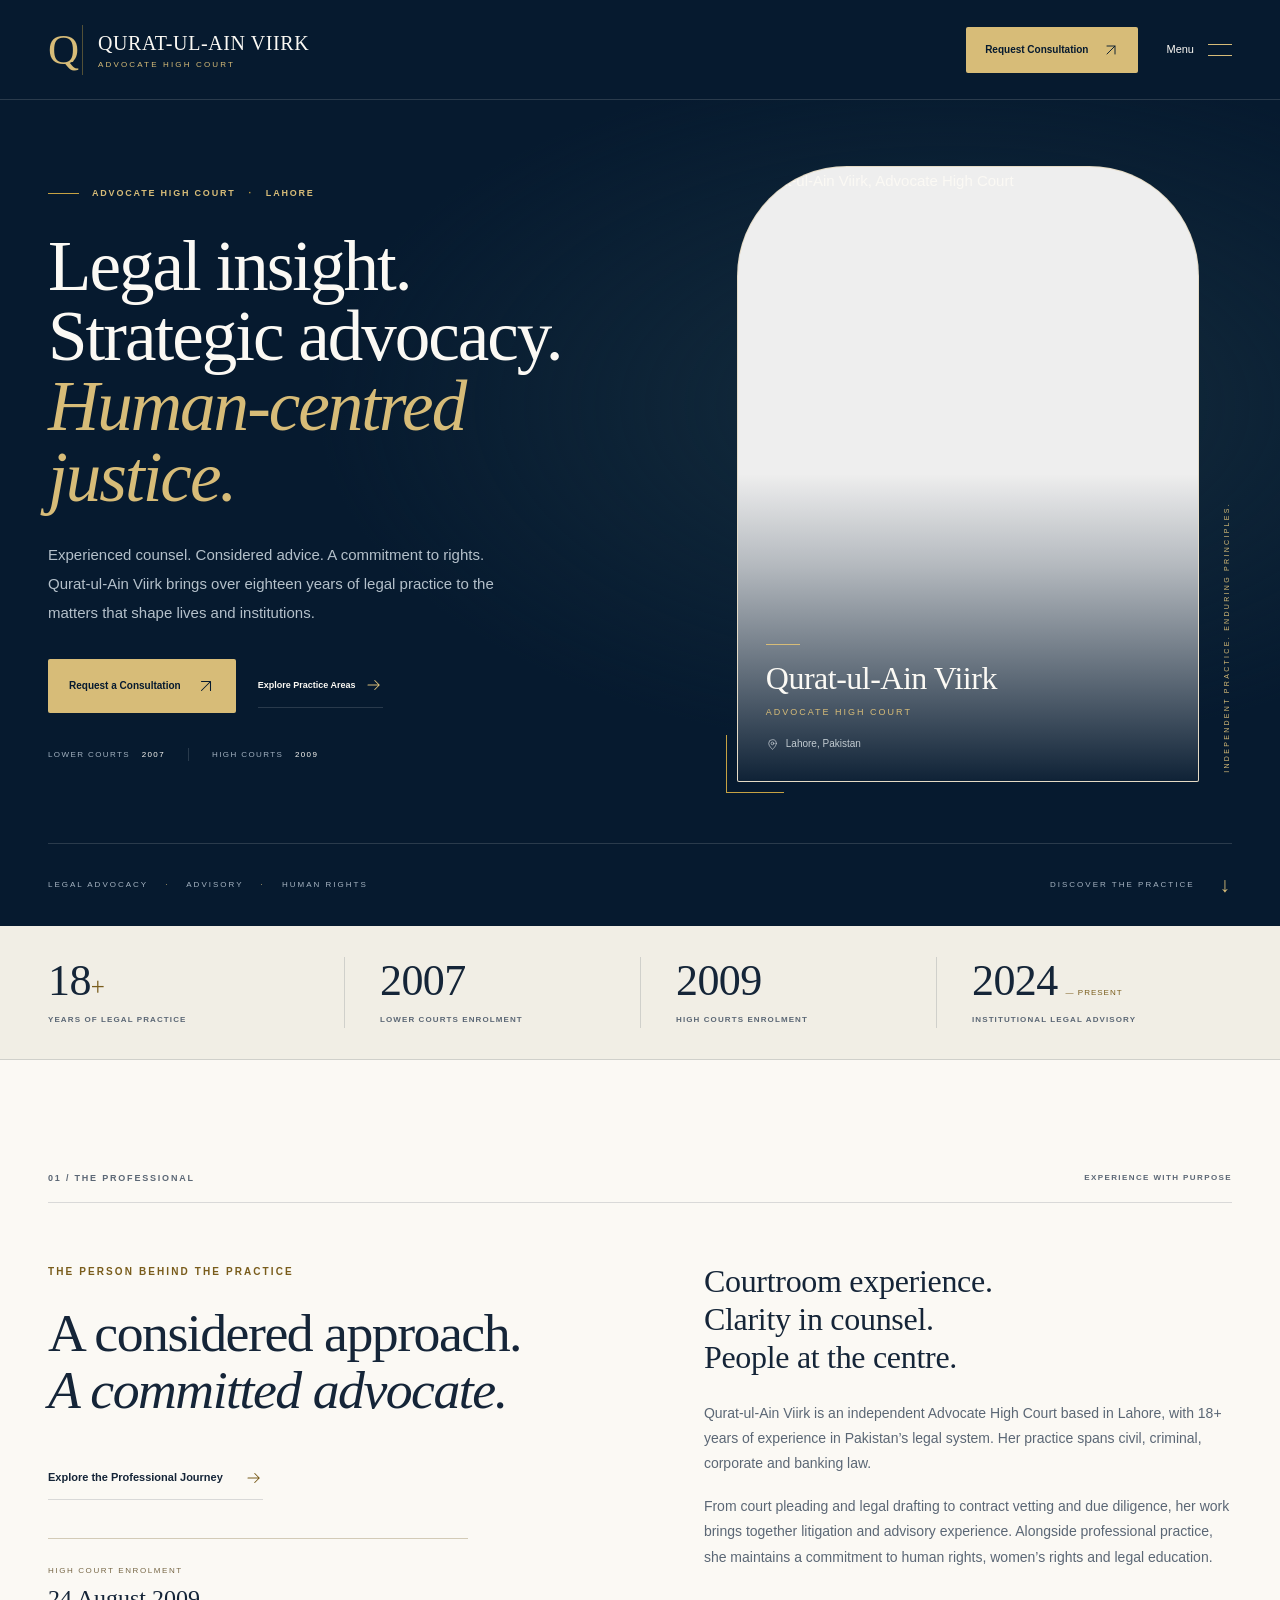
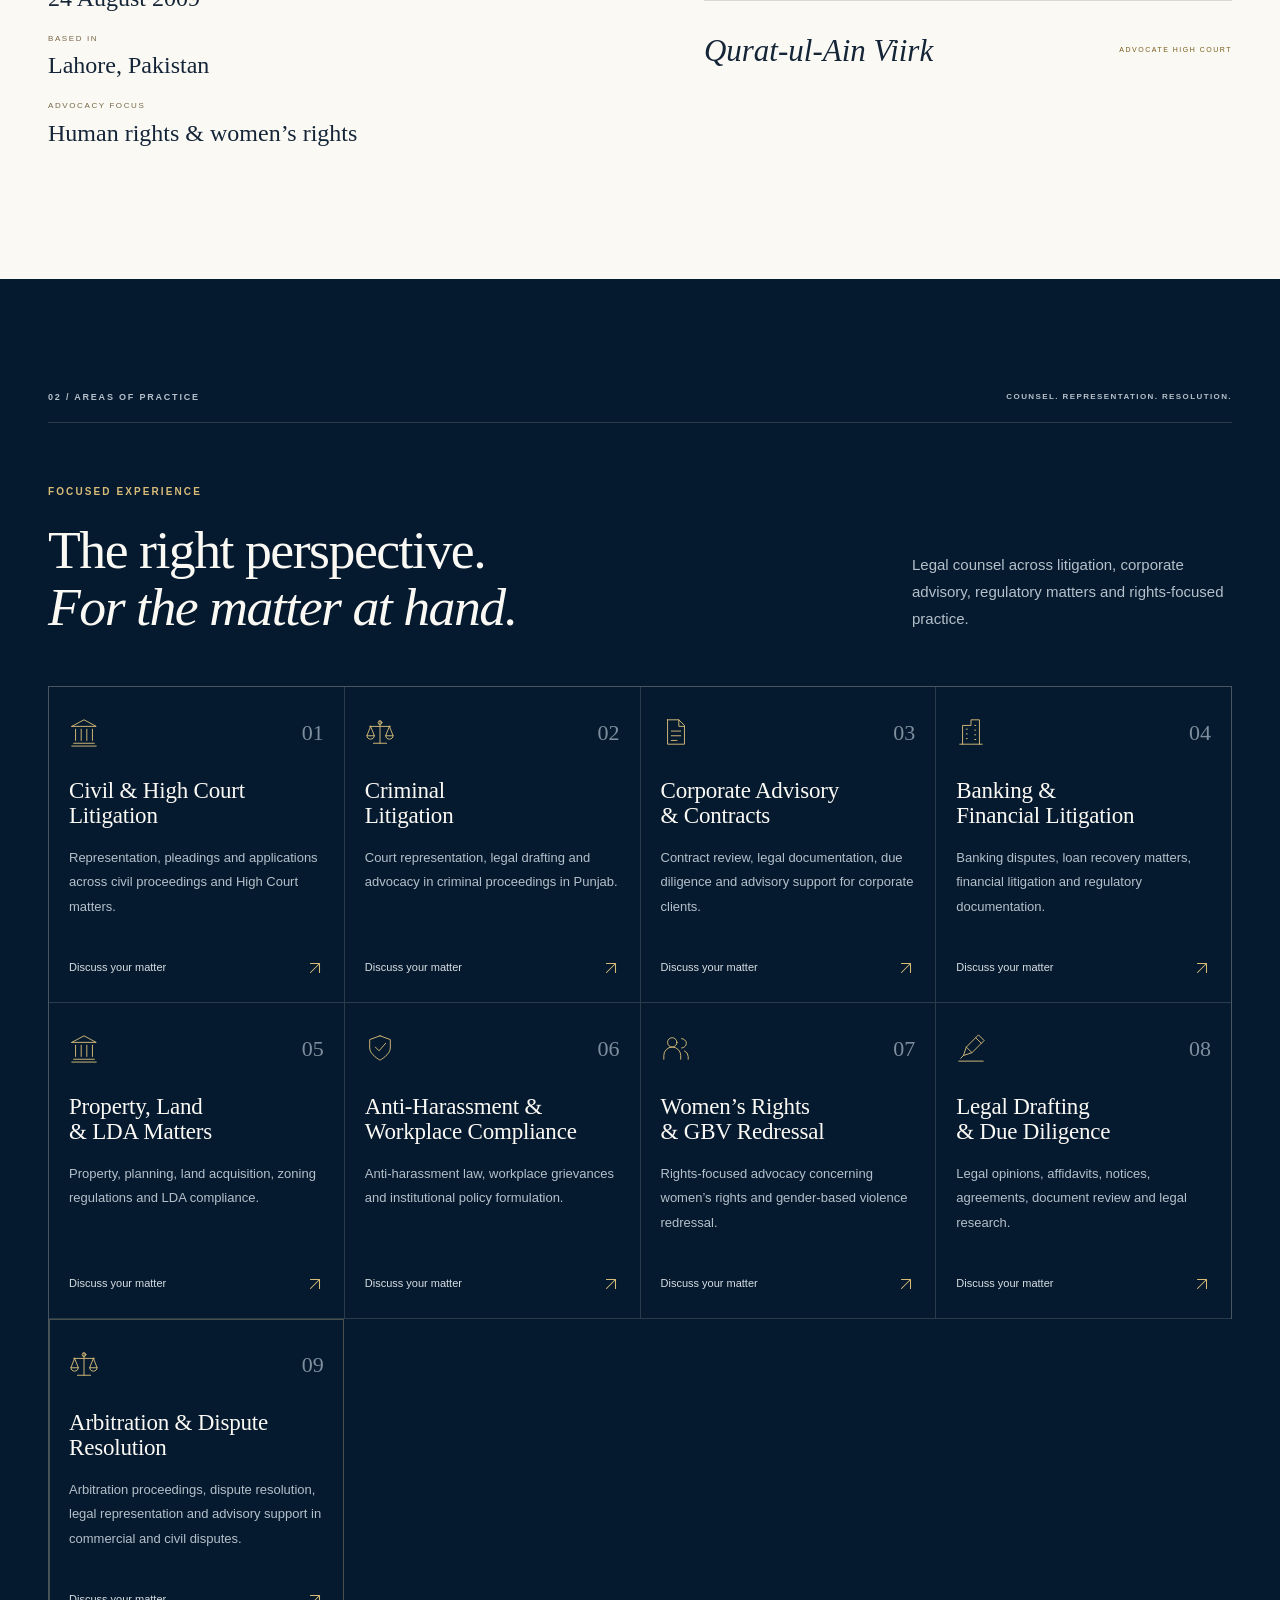
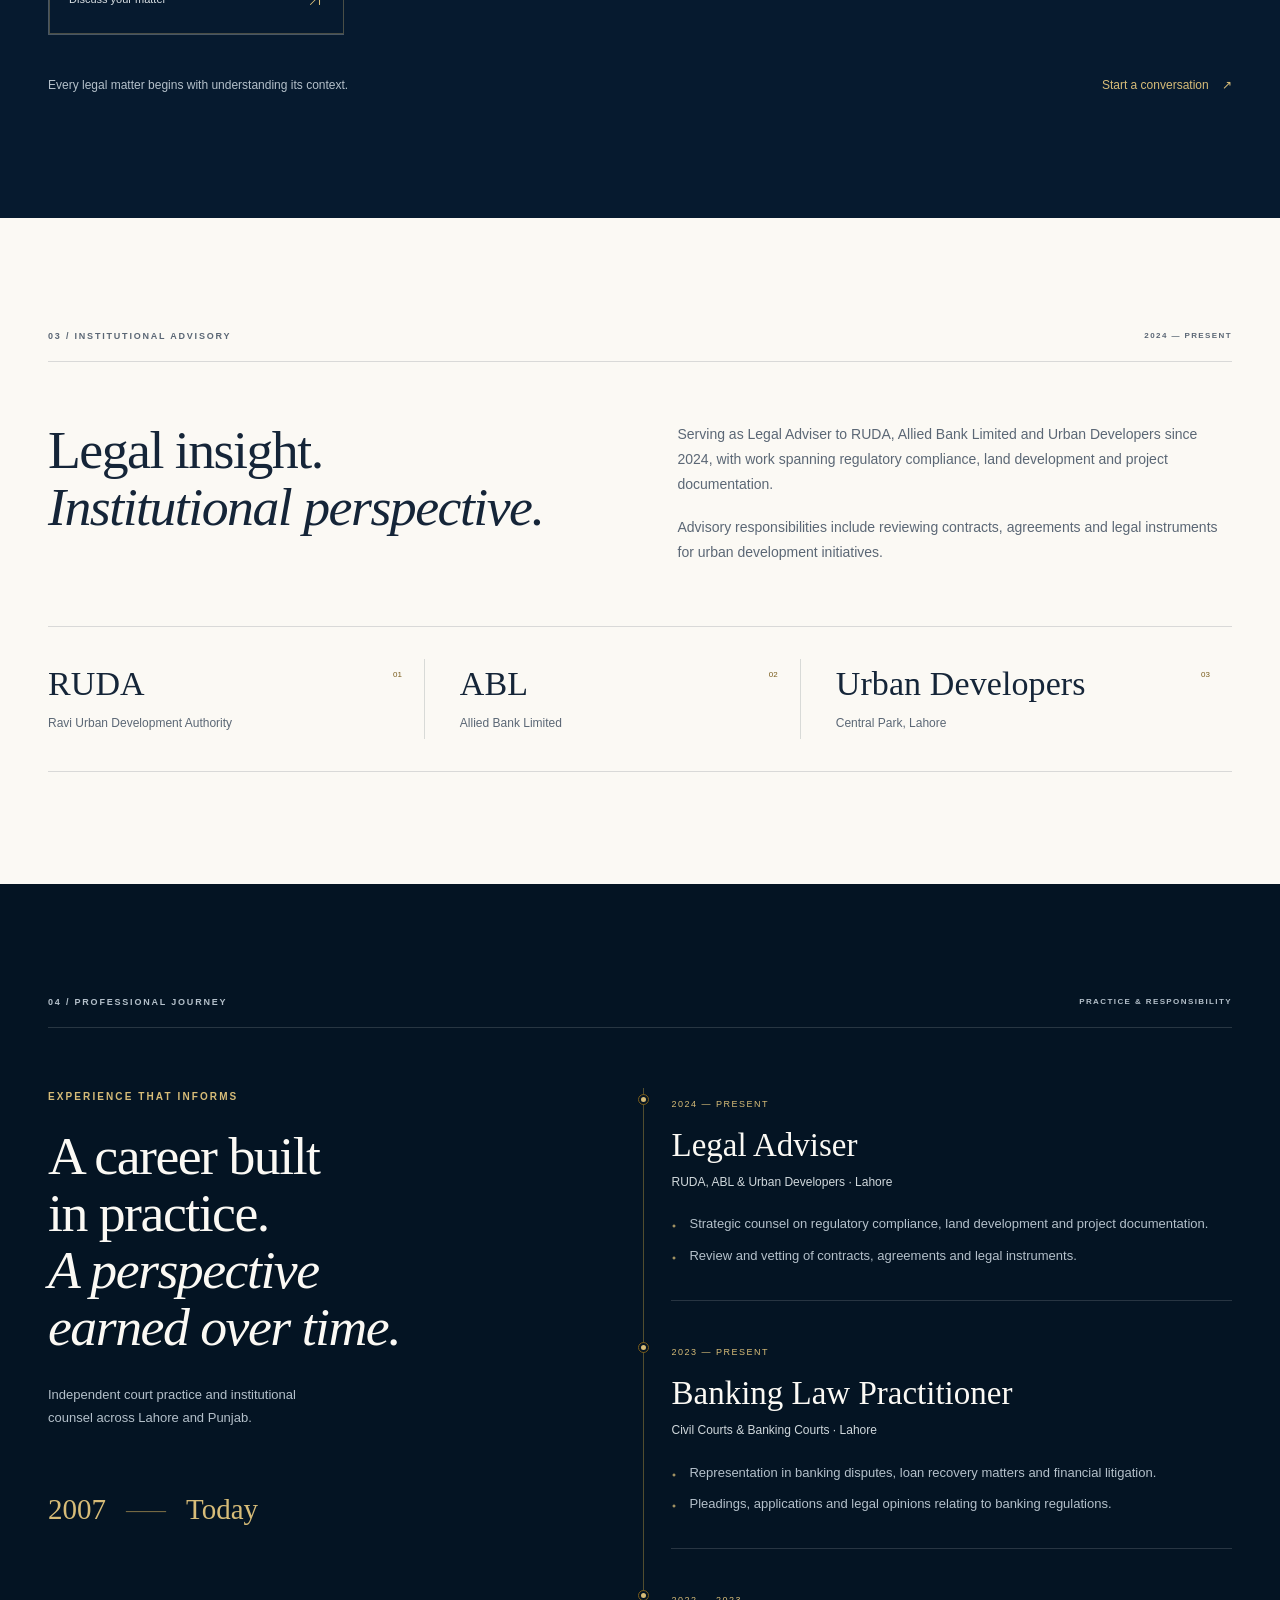
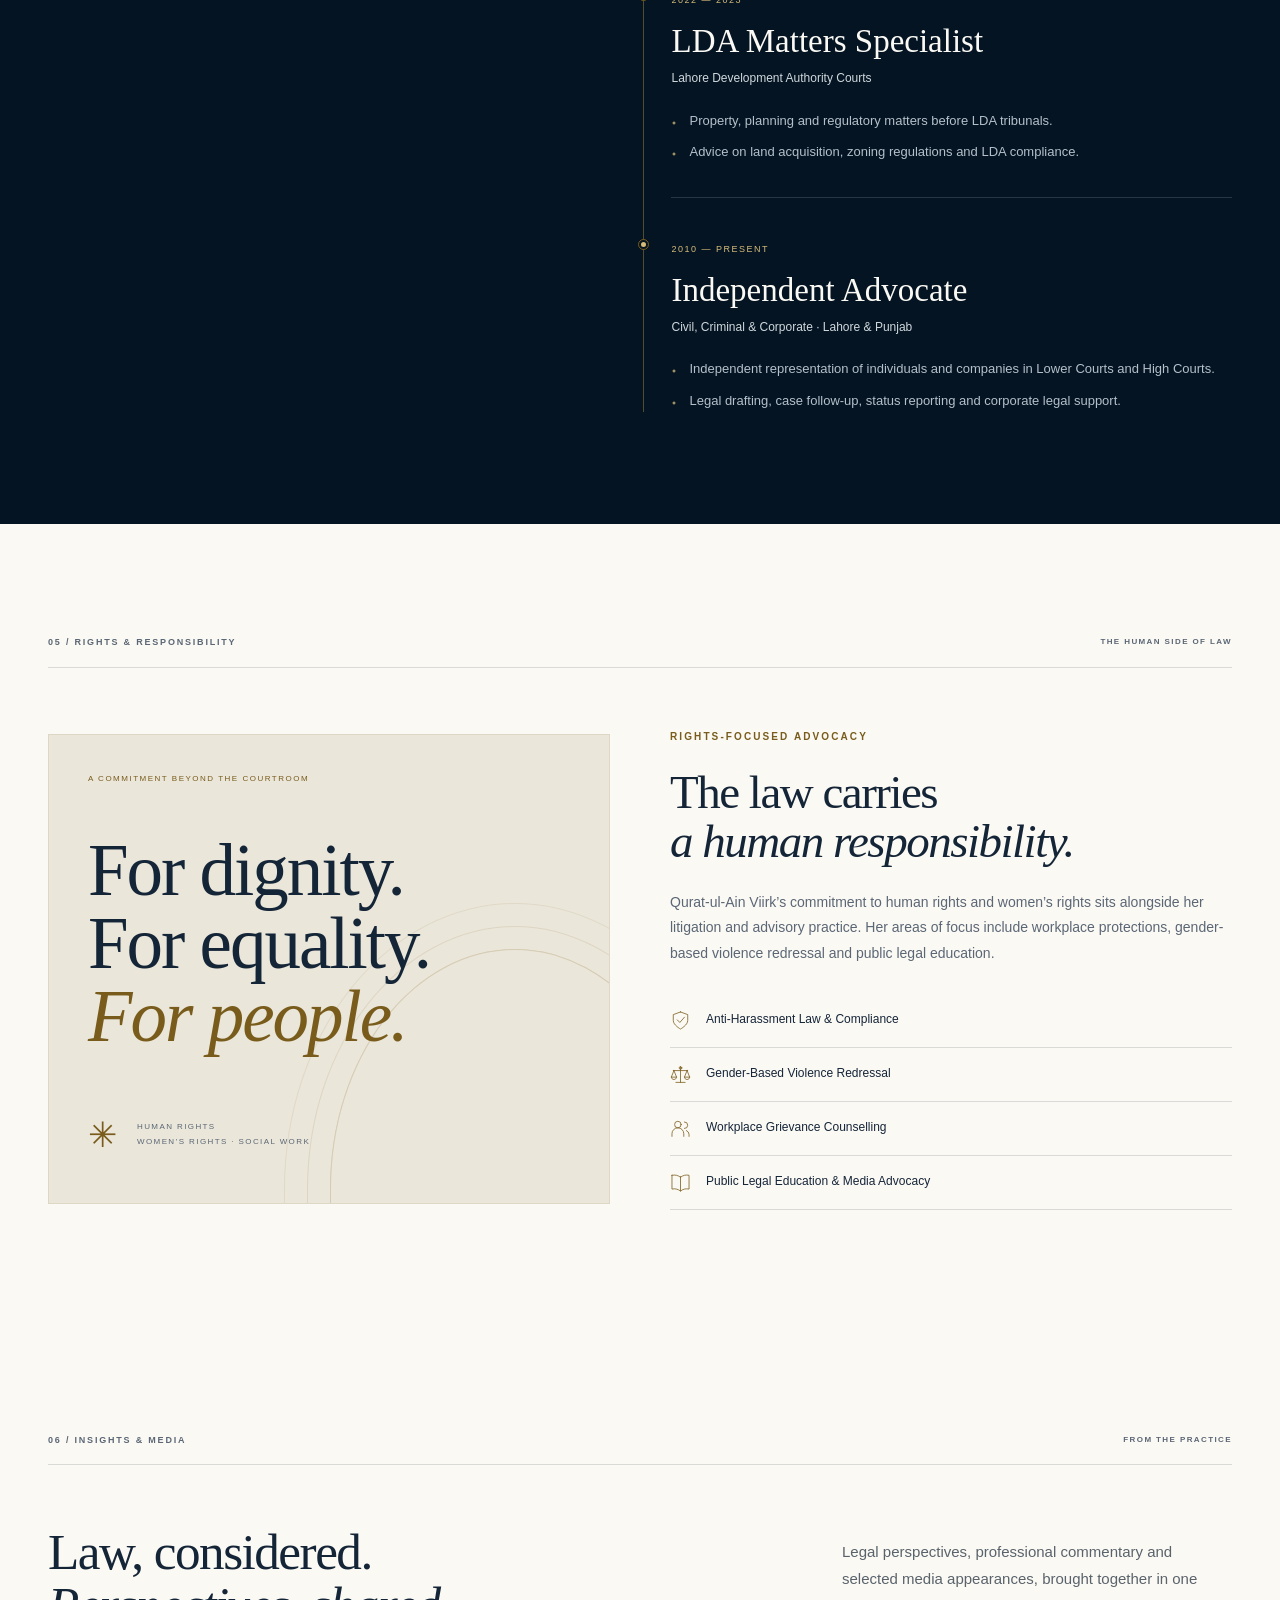
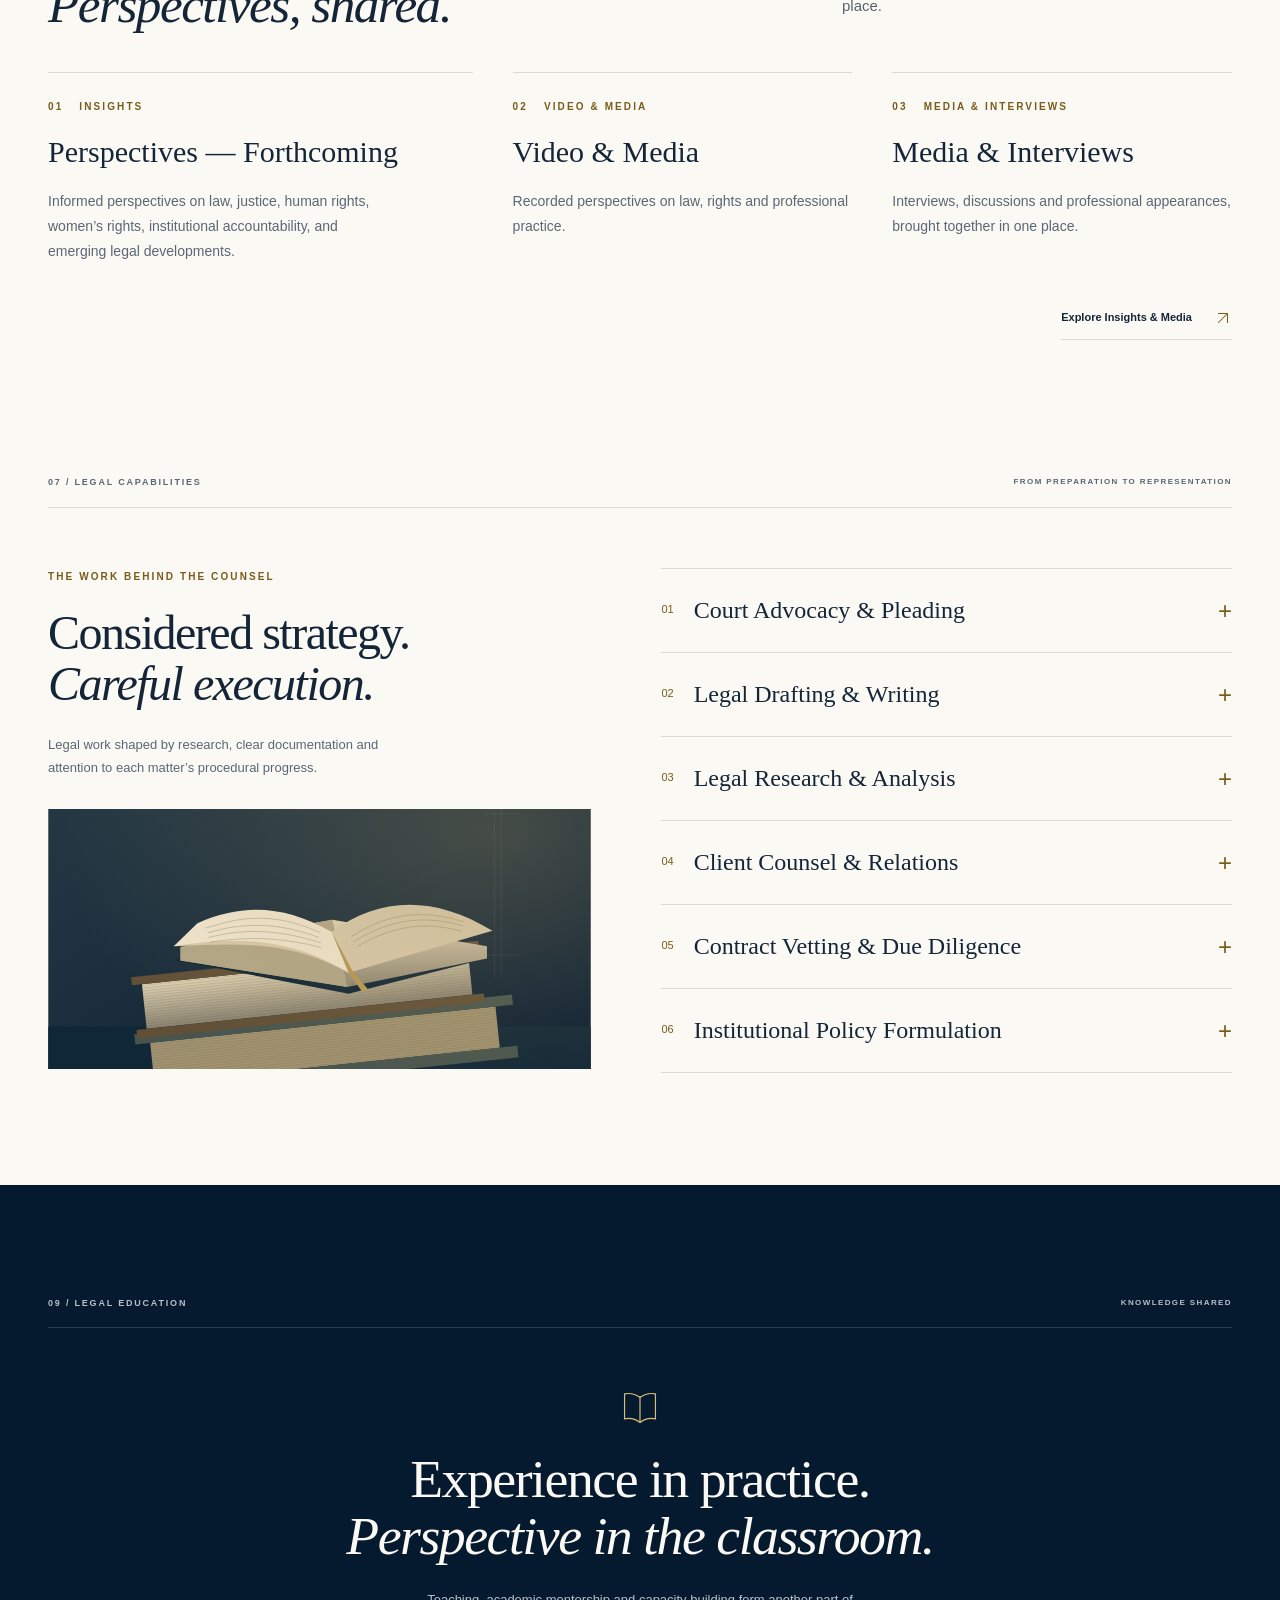
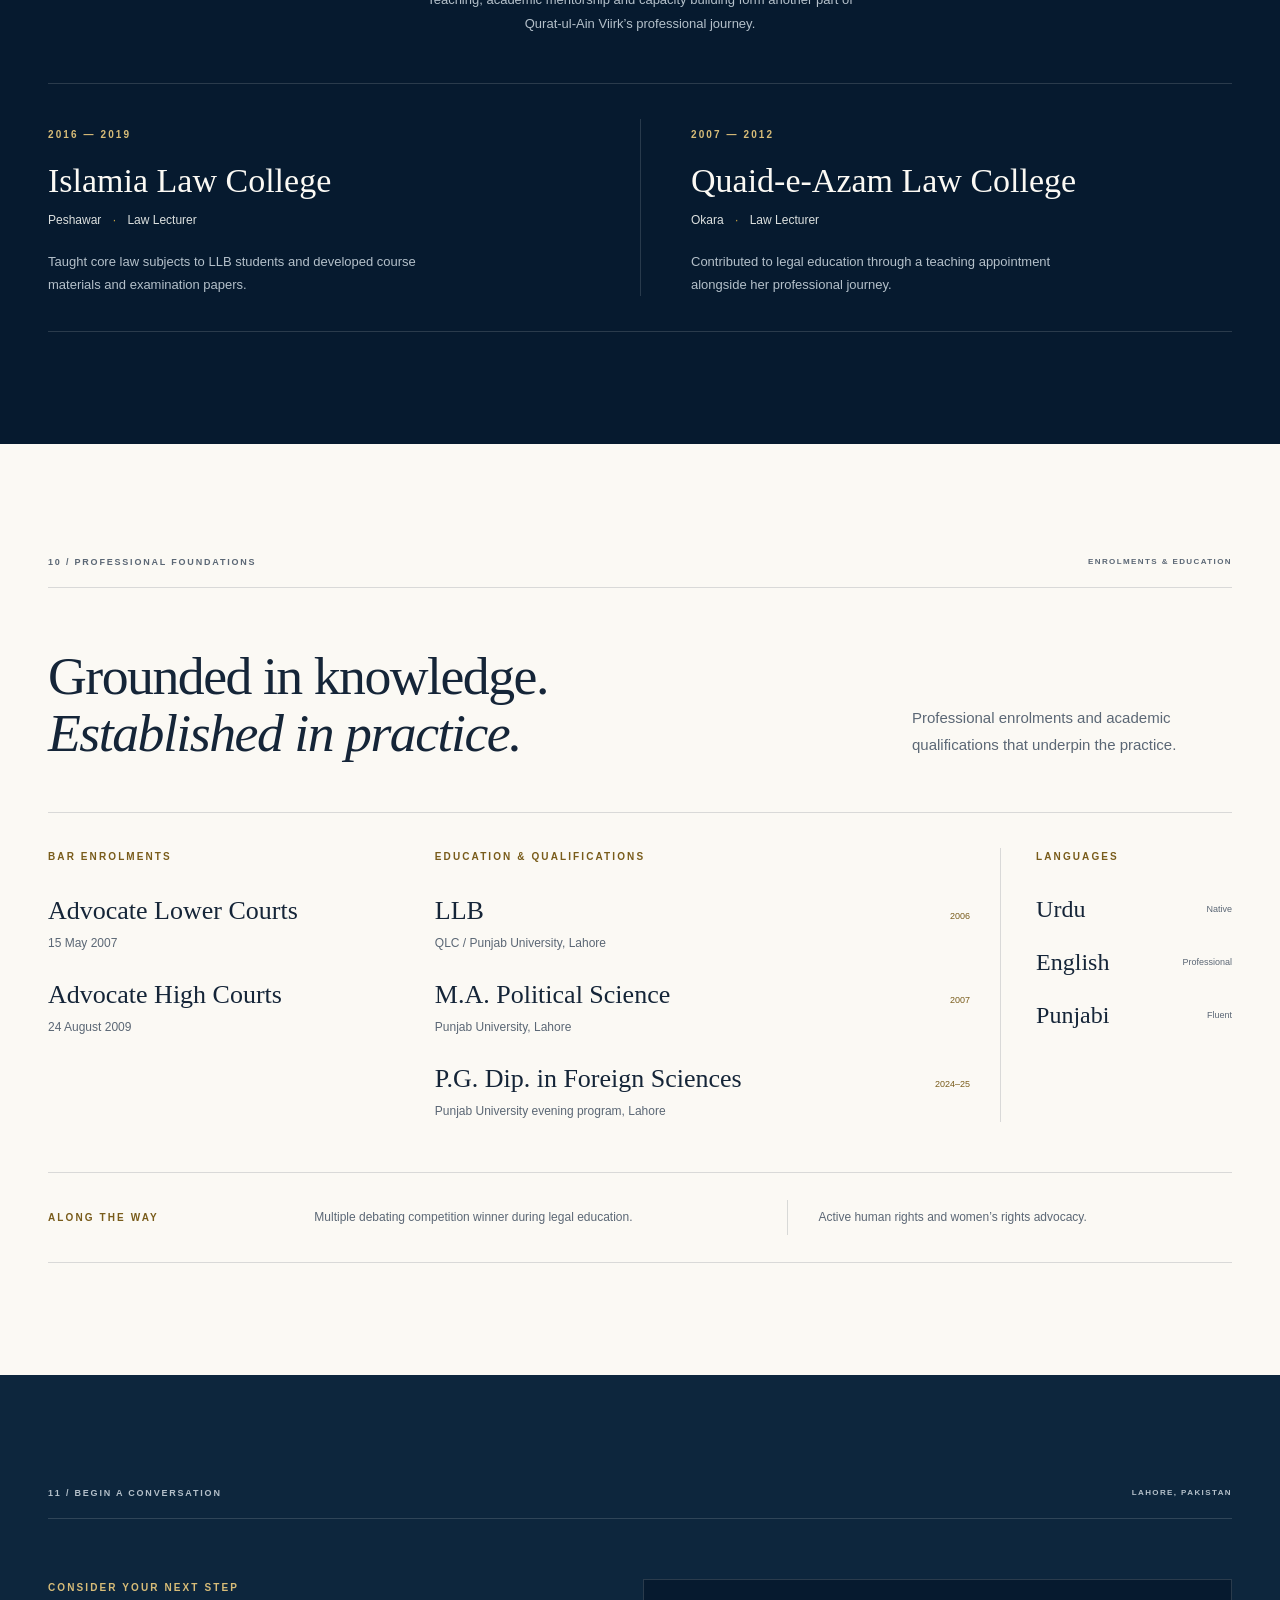
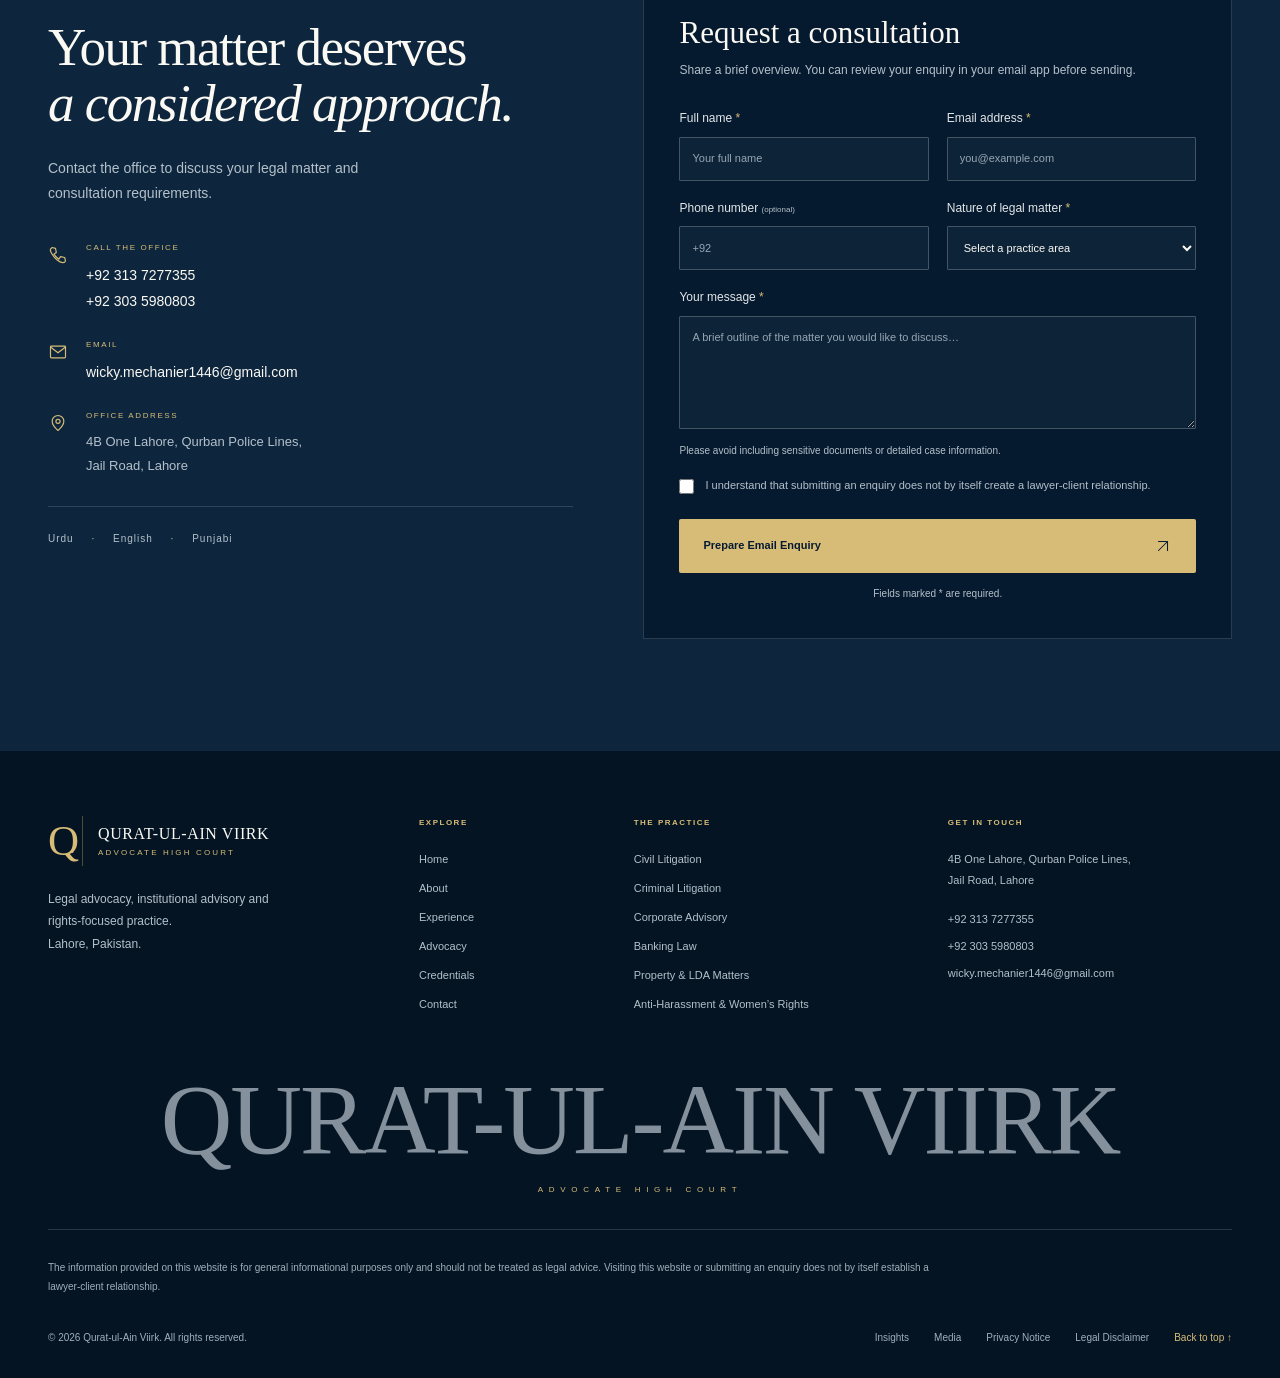
==== admin.html @ 1fc741df "fix2" ====
<!doctype html>
<html lang="en">
  <head>
    <meta charset="utf-8" />
    <meta name="viewport" content="width=device-width, initial-scale=1" />
    <title>Admin Dashboard | Qurat-ul-Ain Viirk</title>
    <link rel="stylesheet" href="style.css" />
    <style>
      :root {
        --admin-bg: #f4f6f8;
        --admin-surface: #ffffff;
        --admin-border: #e2e8f0;
        --admin-primary: var(--navy);
        --admin-accent: var(--gold);
        --admin-text: #1e293b;
        --admin-text-light: #64748b;
      }
      body {
        background-color: var(--admin-bg);
        color: var(--admin-text);
        font-family: var(--font-body);
        margin: 0;
        display: flex;
        min-height: 100vh;
      }
      .admin-sidebar {
        width: 250px;
        background-color: var(--admin-primary);
        color: var(--ivory);
        display: flex;
        flex-direction: column;
        padding: 30px 20px;
        position: fixed;
        height: 100vh;
        box-sizing: border-box;
      }
      .admin-sidebar h1 {
        font-family: var(--font-display);
        font-size: 24px;
        margin: 0 0 40px 0;
        color: var(--gold);
        line-height: 1.2;
      }
      .admin-nav {
        display: flex;
        flex-direction: column;
        gap: 10px;
      }
      .admin-nav a {
        color: var(--ivory);
        text-decoration: none;
        padding: 12px 16px;
        border-radius: 6px;
        transition: background 0.2s;
        font-weight: 500;
        display: block;
      }
      .admin-nav a:hover, .admin-nav a.active {
        background-color: rgba(255, 255, 255, 0.1);
        color: var(--gold);
      }
      .admin-nav a.logout {
        margin-top: auto;
        color: #fca5a5;
      }
      .admin-main {
        margin-left: 250px;
        flex: 1;
        padding: 40px;
        box-sizing: border-box;
      }
      .admin-header {
        display: flex;
        justify-content: space-between;
        align-items: center;
        margin-bottom: 40px;
        border-bottom: 1px solid var(--admin-border);
        padding-bottom: 20px;
      }
      .admin-header h2 {
        margin: 0;
        font-family: var(--font-display);
        font-size: 32px;
        color: var(--admin-primary);
      }
      .btn-save {
        background-color: var(--admin-accent);
        color: var(--admin-primary);
        border: none;
        padding: 12px 24px;
        border-radius: 6px;
        font-family: var(--font-body);
        font-weight: 600;
        font-size: 14px;
        cursor: pointer;
        transition: background 0.2s, transform 0.1s;
      }
      .btn-save:hover {
        background-color: var(--gold-dark);
        color: var(--ivory);
      }
      .btn-save:active {
        transform: scale(0.98);
      }
      .admin-card {
        background-color: var(--admin-surface);
        border: 1px solid var(--admin-border);
        border-radius: 8px;
        padding: 30px;
        margin-bottom: 30px;
        box-shadow: 0 4px 6px -1px rgba(0, 0, 0, 0.05);
      }
      .admin-card h3 {
        margin-top: 0;
        font-family: var(--font-display);
        color: var(--admin-primary);
        font-size: 22px;
        margin-bottom: 20px;
      }
      .form-group {
        margin-bottom: 20px;
      }
      .form-group label {
        display: block;
        font-weight: 600;
        margin-bottom: 8px;
        font-size: 14px;
        color: var(--admin-text);
      }
      .form-group input, .form-group textarea {
        width: 100%;
        padding: 12px;
        border: 1px solid var(--admin-border);
        border-radius: 6px;
        font-family: var(--font-body);
        font-size: 15px;
        color: var(--admin-text);
        box-sizing: border-box;
        transition: border-color 0.2s, box-shadow 0.2s;
      }
      .form-group textarea {
        resize: vertical;
        min-height: 100px;
      }
      .form-group input:focus, .form-group textarea:focus {
        outline: none;
        border-color: var(--admin-accent);
        box-shadow: 0 0 0 3px rgba(198, 162, 67, 0.2);
      }
      .toast {
        position: fixed;
        bottom: 30px;
        right: 30px;
        background: #10b981;
        color: white;
        padding: 16px 24px;
        border-radius: 8px;
        font-weight: 600;
        box-shadow: 0 10px 15px -3px rgba(0, 0, 0, 0.1);
        transform: translateY(100px);
        opacity: 0;
        transition: transform 0.3s, opacity 0.3s;
        z-index: 9999;
      }
      .toast.show {
        transform: translateY(0);
        opacity: 1;
      }
    </style>
  </head>
  <body>
    <!-- Auth Guard Script (Runs immediately to prevent flash of content) -->
    <script>
      if (sessionStorage.getItem('admin_auth') !== 'true') {
        window.location.href = 'index.html';
      }
    </script>

    <aside class="admin-sidebar">
      <h1>Qurat-ul-Ain<br>Admin</h1>
      <nav class="admin-nav">
        <a href="#" class="active">Homepage Content</a>
        <a href="index.html" class="logout" id="logout-btn">Log out &rarr;</a>
      </nav>
    </aside>

    <main class="admin-main">
      <header class="admin-header">
        <h2>Content Editor</h2>
        <button class="btn-save" id="save-btn">Save Changes</button>
      </header>

      <div class="admin-card">
        <h3>Hero Section</h3>
        <div class="form-group">
          <label for="hero-title">Main Title</label>
          <input type="text" id="hero-title" value="A practice built on precision." />
        </div>
        <div class="form-group">
          <label for="hero-subtitle">Subtitle / Intro text</label>
          <textarea id="hero-subtitle">Legal strategy and advocacy grounded in rigorous analysis, institutional experience, and a commitment to principle.</textarea>
        </div>
      </div>

      <div class="admin-card">
        <h3>Contact Details (Footer)</h3>
        <div class="form-group">
          <label for="contact-email">Email Address</label>
          <input type="email" id="contact-email" value="wicky.mechanier1446@gmail.com" />
        </div>
      </div>
    </main>

    <div class="toast" id="toast">✅ Changes saved successfully!</div>

    <script>
      // Populate fields from localStorage if they exist
      document.addEventListener("DOMContentLoaded", () => {
        const siteData = JSON.parse(localStorage.getItem('qav_site_data') || '{}');
        
        if (siteData.heroTitle) document.getElementById('hero-title').value = siteData.heroTitle;
        if (siteData.heroSubtitle) document.getElementById('hero-subtitle').value = siteData.heroSubtitle;
        if (siteData.contactEmail) document.getElementById('contact-email').value = siteData.contactEmail;
      });

      // Save changes
      document.getElementById('save-btn').addEventListener('click', () => {
        const siteData = {
          heroTitle: document.getElementById('hero-title').value,
          heroSubtitle: document.getElementById('hero-subtitle').value,
          contactEmail: document.getElementById('contact-email').value,
        };
        
        localStorage.setItem('qav_site_data', JSON.stringify(siteData));
        
        // Show toast
        const toast = document.getElementById('toast');
        toast.classList.add('show');
        setTimeout(() => toast.classList.remove('show'), 3000);
      });

      // Logout
      document.getElementById('logout-btn').addEventListener('click', (e) => {
        sessionStorage.removeItem('admin_auth');
      });
    </script>
  </body>
</html>
---- style.css ----
/* 01 — Locally hosted typography */
@font-face {
  font-family: "Cormorant Garamond";
  font-style: normal;
  font-weight: 400 600;
  font-display: swap;
  src: url("assets/fonts/cormorant-garamond-medium.woff2") format("woff2");
}
@font-face {
  font-family: "Cormorant Garamond";
  font-style: italic;
  font-weight: 400 600;
  font-display: swap;
  src: url("assets/fonts/cormorant-garamond-italic.woff2") format("woff2");
}
@font-face {
  font-family: Manrope;
  font-style: normal;
  font-weight: 200 800;
  font-display: swap;
  src: url("assets/fonts/manrope-variable.woff2") format("woff2");
}

/* 02 — Foundations */
:root {
  --navy: #061a2f;
  --navy-light: #0d263d;
  --ink: #041423;
  --gold: #c6a243;
  --gold-light: #d7bc78;
  --gold-dark: #795c1b;
  --ivory: #fbf9f4;
  --paper: #f1eee5;
  --text: #152538;
  --muted: #5b6775;
  --light-muted: #b4c0ca;
  --line: rgba(21, 37, 56, 0.15);
  --dark-line: rgba(216, 220, 217, 0.17);
  --font-display: "Cormorant Garamond", Georgia, "Times New Roman", serif;
  --font-body: Manrope, Arial, sans-serif;
  --container: 1320px;
  --section-space: 112px;
  --gutter: 64px;
}
*,
*::before,
*::after {
  box-sizing: border-box;
}
html {
  scroll-behavior: smooth;
  scroll-padding-top: 100px;
}
body {
  margin: 0;
  background: var(--ivory);
  color: var(--text);
  font-family: var(--font-body);
  font-size: 15px;
  line-height: 1.8;
  -webkit-font-smoothing: antialiased;
}
body.menu-is-open {
  overflow: hidden;
}
::selection {
  background: var(--gold-light);
  color: var(--navy);
}
a {
  color: inherit;
  text-decoration: none;
}
button,
input,
select,
textarea {
  font-size: 13px;
  font: inherit;
}
button,
a,
input,
textarea,
select,
summary {
  -webkit-tap-highlight-color: transparent;
}
button {
  cursor: pointer;
}
img {
  display: block;
  max-width: 100%;
  height: auto;
}
svg {
  display: block;
  flex-shrink: 0;
}
button {
  color: inherit;
}
h1,
h2,
h3,
p,
figure {
  margin: 0;
}
h1,
h2,
h3 {
  font-family: var(--font-display);
  font-weight: 500;
}
h2 {
  font-size: clamp(40px, 4.2vw, 62px);
  line-height: 1.06;
  letter-spacing: -1.5px;
}
h3 {
  font-size: 30px;
  line-height: 1.15;
}
em {
  font-family: var(--font-display);
  font-weight: 400;
}
p + p {
  margin-top: 18px;
}
address {
  font-style: normal;
}
a:focus-visible,
button:focus-visible,
summary:focus-visible {
  outline: 2px solid var(--gold-dark);
  outline-offset: 6px;
}
.dark :focus-visible {
  outline-color: var(--gold-light);
}
[hidden] {
  display: none !important;
}
[tabindex="-1"]:focus {
  outline: none;
}
.icon-defs {
  position: absolute;
  width: 0;
  height: 0;
  overflow: hidden;
}
.icon {
  width: 22px;
  height: 22px;
  fill: none;
  stroke: currentColor;
  stroke-width: 1.4;
  stroke-linecap: round;
  stroke-linejoin: round;
}
.container {
  width: calc(100% - var(--gutter) * 2);
  max-width: var(--container);
  margin-inline: auto;
}
.section {
  padding-block: var(--section-space);
}
.dark {
  background: var(--navy);
  color: var(--ivory);
}
.dark p {
  color: var(--light-muted);
}
.eyebrow {
  font-family: var(--font-body);
  font-size: 10px;
  font-weight: 600;
  letter-spacing: 2.1px;
  line-height: 1.7;
  color: var(--gold-dark);
}
.dark .eyebrow {
  color: var(--gold-light);
}
.section-label {
  display: flex;
  justify-content: space-between;
  gap: 24px;
  margin-bottom: 60px;
  padding-bottom: 17px;
  border-bottom: 1px solid var(--line);
  font-size: 9px;
  line-height: 1.5;
  font-weight: 600;
  letter-spacing: 1.8px;
  color: var(--muted);
}
.dark .section-label {
  border-color: var(--dark-line);
  color: var(--light-muted);
}
.section-label span:last-child {
  font-size: 8px;
  letter-spacing: 1.4px;
}
.section-heading {
  display: flex;
  justify-content: space-between;
  align-items: flex-end;
  gap: 60px;
  margin-bottom: 50px;
}
.section-heading .eyebrow {
  margin-bottom: 22px;
}
.section-heading > p {
  max-width: 320px;
  color: var(--muted);
  padding-bottom: 4px;
}
.dark .section-heading > p {
  color: var(--light-muted);
}
.button {
  display: inline-flex;
  justify-content: center;
  align-items: center;
  gap: 27px;
  padding: 17px 23px;
  min-height: 54px;
  border: 1px solid transparent;
  border-radius: 2px;
  font-size: 11px;
  font-weight: 700;
  line-height: 1.5;
  transition:
    background 0.25s,
    color 0.25s,
    border-color 0.25s;
  white-space: nowrap;
}
.button .icon {
  width: 18px;
  height: 18px;
  transition: transform 0.25s;
}
.button:hover .icon {
  transform: translate(2px, -2px);
}
.button-gold {
  background: var(--gold-light);
  color: var(--navy);
}
.button-gold:hover {
  background: #e7cb87;
}
.button-outline {
  border-color: #7c8b96;
  background: transparent;
  color: var(--ivory);
}
.button-outline:hover {
  border-color: var(--gold-light);
  background: rgba(255, 255, 255, 0.05);
}
.text-link {
  display: inline-flex;
  gap: 22px;
  align-items: center;
  min-height: 44px;
  border-bottom: 1px solid var(--line);
  font-size: 11px;
  font-weight: 600;
}
.text-link .icon {
  color: var(--gold-dark);
  width: 18px;
  transition: transform 0.25s;
}
.text-link:hover .icon {
  transform: translateX(4px);
}
.light-link {
  border-color: var(--dark-line);
}
.light-link .icon {
  color: var(--gold-light);
}
.skip-link {
  position: fixed;
  z-index: 100;
  top: 10px;
  left: 20px;
  transform: translateY(-200%);
  padding: 10px 18px;
  background: var(--ivory);
  color: var(--navy);
}
.skip-link:focus {
  transform: translateY(0);
}

/* 03 — Navigation */
.site-header {
  position: sticky;
  top: 0;
  z-index: 30;
  background: var(--navy);
  color: var(--ivory);
  border-bottom: 1px solid var(--dark-line);
}
.header-inner {
  height: 99px;
  display: flex;
  align-items: center;
  gap: 30px;
  transition: height 0.3s;
}
.site-header.is-scrolled {
  background: rgba(6, 26, 47, 0.97);
  backdrop-filter: blur(15px);
}
.site-header.is-scrolled .header-inner {
  height: 78px;
}
.brand {
  display: inline-flex;
  align-items: center;
  gap: 15px;
  flex-shrink: 0;
}
.brand-mark {
  position: relative;
  width: 42px;
  height: 50px;
  display: flex;
  align-items: center;
  color: var(--gold-light);
  font-family: var(--font-display);
  font-size: 49px;
  line-height: 1;
  font-weight: 500;
  border-right: 1px solid rgba(198, 162, 67, 0.4);
  padding-right: 13px;
}
.brand-mark > span {
  position: absolute;
  right: 7px;
  bottom: 9px;
  font-size: 23px;
}
.brand-type {
  font-family: var(--font-display);
  font-weight: 500;
  font-size: 20px;
  letter-spacing: 1.1px;
  line-height: 1.4;
}
.brand-type small {
  display: block;
  font-family: var(--font-body);
  font-size: 7px;
  font-weight: 500;
  letter-spacing: 2.5px;
  margin-top: 2px;
  color: var(--gold-light);
}
.desktop-nav {
  margin-left: auto;
  display: flex;
  align-items: center;
  gap: 22px;
}
.desktop-nav a {
  position: relative;
  padding: 14px 0;
  font-size: 11px;
  font-weight: 500;
  white-space: nowrap;
}
.desktop-nav a::after {
  position: absolute;
  content: "";
  height: 1px;
  left: 0;
  right: 0;
  bottom: 6px;
  background: var(--gold);
  transform: scaleX(0);
  transform-origin: left;
  transition: transform 0.25s;
}
.desktop-nav a:hover,
.desktop-nav a[aria-current] {
  color: var(--gold-light);
}
.desktop-nav a:hover::after,
.desktop-nav a[aria-current]::after {
  transform: scaleX(1);
}
.header-cta {
  font-size: 10px;
  padding: 13px 16px;
  min-height: 44px;
  gap: 17px;
}
.header-cta .icon {
  width: 16px;
}
.menu-toggle {
  display: none;
  border: 0;
  background: none;
  gap: 14px;
  align-items: center;
  min-height: 44px;
  padding: 8px 0;
  font-size: 11px;
}
.menu-lines {
  width: 24px;
  height: 12px;
  border-top: 1px solid var(--gold-light);
  border-bottom: 1px solid var(--gold-light);
}
.scroll-progress {
  position: absolute;
  bottom: -1px;
  left: 0;
  height: 1px;
  background: var(--gold);
  width: 100%;
  transform: scaleX(0);
  transform-origin: left;
  pointer-events: none;
}
.mobile-menu {
  position: fixed;
  inset: 0;
  margin: 0 0 0 auto;
  width: min(520px, 100%);
  height: 100dvh;
  max-height: 100dvh;
  max-width: 100%;
  padding: 32px;
  background: var(--navy);
  color: var(--ivory);
  border: 0;
  overflow: auto;
}
.mobile-menu::backdrop {
  background: rgba(3, 19, 33, 0.7);
  backdrop-filter: blur(8px);
}
.mobile-menu-top {
  display: flex;
  align-items: center;
  justify-content: space-between;
  border-bottom: 1px solid var(--dark-line);
  padding-bottom: 20px;
}
.mobile-menu .eyebrow {
  color: var(--gold-light);
}
.menu-close {
  border: 0;
  background: transparent;
  display: flex;
  gap: 20px;
  align-items: center;
  min-height: 44px;
  font-size: 12px;
}
.menu-close > span {
  font-size: 30px;
  font-weight: 400;
  color: var(--gold-light);
}
.mobile-menu nav {
  display: flex;
  flex-direction: column;
  margin: 24px 0;
}
.mobile-menu nav a {
  font-family: var(--font-display);
  font-size: 34px;
  line-height: 1.45;
  padding: 4px 0;
}
.mobile-menu nav a:hover {
  color: var(--gold-light);
}
.mobile-menu .button {
  width: 100%;
}
.mobile-menu-location {
  font-size: 10px;
  color: var(--light-muted);
  margin-top: 24px;
}

/* 04 — Hero */
.hero {
  position: relative;
  overflow: hidden;
  background:
    radial-gradient(ellipse at 74% 37%, #142c3d 0, transparent 47%), var(--navy);
}
.hero-grid {
  display: grid;
  grid-template-columns: 1.35fr 1fr;
  gap: 70px;
  align-items: center;
  padding-top: 66px;
  padding-bottom: 61px;
}
.hero-copy {
  position: relative;
  z-index: 1;
}
.hero-copy .eyebrow {
  display: flex;
  align-items: center;
  gap: 13px;
  font-size: 9px;
  letter-spacing: 1.8px;
  white-space: nowrap;
}
.eyebrow-line {
  width: 31px;
  height: 1px;
  background: var(--gold);
  flex-shrink: 0;
}
.label-dot {
  color: var(--gold);
}
h1 {
  font-size: clamp(58px, 5.55vw, 84px);
  line-height: 0.99;
  letter-spacing: -2px;
  margin: 29px 0 28px;
}
h1 em {
  color: var(--gold-light);
}
.hero-description {
  font-size: 14px;
  line-height: 1.95;
  max-width: 470px;
}
.hero-actions {
  display: flex;
  gap: 28px;
  align-items: center;
  margin-top: 31px;
  flex-wrap: wrap;
}
.hero-actions .button {
  padding-inline: 20px;
  gap: 24px;
}
.hero-actions .text-link {
  font-size: 11px;
  gap: 14px;
}
.hero-enrolments {
  display: flex;
  align-items: center;
  gap: 23px;
  margin-top: 35px;
  color: #a3b2c1;
  font-size: 8px;
  letter-spacing: 1.4px;
}
.hero-enrolments b {
  font-weight: 500;
  color: var(--ivory);
  margin-left: 8px;
}
.hero-enrolments i {
  height: 13px;
  border-left: 1px solid var(--dark-line);
}
.hero-visual {
  position: relative;
  margin-right: 16px;
  padding: 0 17px 0 0;
}
.visual-frame {
  position: relative;
  aspect-ratio: 3/3.9;
  overflow: hidden;
  border: 1px solid rgba(212, 188, 131, 0.38);
  border-radius: 160px 160px 2px 2px;
  background: #243640;
}
.architecture-image {
  width: 100%;
  height: 100%;
  object-fit: cover;
  transition: transform 0.6s;
}
.hero-visual:hover .architecture-image {
  transform: scale(1.02);
}
.visual-topline {
  position: absolute;
  top: 32%;
  left: 0;
  right: 0;
  text-align: center;
  font-size: 7px;
  letter-spacing: 3px;
  color: #fff3d7;
  display: flex;
  flex-direction: column;
  align-items: center;
  gap: 10px;
}
.small-star {
  font-size: 21px;
  font-weight: 400;
  color: var(--gold-light);
}
.portrait-monogram {
  position: absolute;
  top: 33%;
  left: 0;
  right: 0;
  font-family: var(--font-display);
  font-size: clamp(112px, 12.7vw, 178px);
  text-align: center;
  line-height: 1.1;
  color: rgba(246, 236, 213, 0.9);
  font-weight: 400;
  text-shadow: 0 2px 28px #061a2f;
}
.portrait-monogram > span {
  color: var(--gold-light);
  font-size: 0.5em;
  margin-left: -0.1em;
}
.profile-caption {
  position: absolute;
  bottom: 32px;
  left: 34px;
  right: 34px;
}
.caption-rule {
  width: 34px;
  height: 1px;
  background: var(--gold-light);
  display: block;
  margin-bottom: 16px;
}
.profile-caption h2 {
  font-size: 38px;
  letter-spacing: -0.5px;
  margin-bottom: 9px;
  color: var(--ivory);
}
.profile-caption p {
  font-size: 8px;
  letter-spacing: 2.7px;
  color: var(--gold-light);
}
.caption-location {
  display: flex;
  align-items: center;
  gap: 7px;
  font-size: 9px;
  color: #c2cbd1;
  margin-top: 15px;
}
.caption-location .icon {
  width: 13px;
  height: 13px;
}
.visual-side-note {
  position: absolute;
  right: -18px;
  bottom: 10px;
  writing-mode: vertical-rl;
  transform: rotate(180deg);
  font-size: 7px;
  letter-spacing: 2.3px;
  color: var(--gold-light);
}
.visual-corner {
  position: absolute;
  bottom: -11px;
  left: -11px;
  width: 58px;
  height: 58px;
  border-left: 1px solid var(--gold);
  border-bottom: 1px solid var(--gold);
}
.hero-bottom {
  display: flex;
  justify-content: space-between;
  align-items: center;
  border-top: 1px solid var(--dark-line);
  padding-block: 22px;
  font-size: 8px;
  letter-spacing: 2px;
  color: #a6b4c2;
}
.hero-bottom > span i {
  font-style: normal;
  margin: 0 13px;
  color: var(--gold-light);
}
.hero-bottom a {
  display: flex;
  align-items: center;
  gap: 25px;
  min-height: 24px;
}
.hero-bottom a span {
  font-size: 21px;
  color: var(--gold-light);
}
.hero-bottom a:hover {
  color: var(--ivory);
}

/* 05 — Profile and credibility */
.credibility-strip {
  background: var(--paper);
  border-bottom: 1px solid var(--line);
}
.credibility-grid {
  display: grid;
  grid-template-columns: repeat(4, 1fr);
  padding-block: 31px;
}
.credibility-grid > div {
  padding-left: 35px;
  border-left: 1px solid var(--line);
}
.credibility-grid > div:first-child {
  padding-left: 0;
  border-left: 0;
}
.credibility-grid p {
  font-family: var(--font-display);
  font-size: 44px;
  line-height: 1.1;
  letter-spacing: -0.6px;
}
.credibility-grid p > span {
  font-size: 25px;
  color: var(--gold-dark);
}
.credibility-grid > div:last-child p > span {
  font-family: var(--font-body);
  font-size: 8px;
  letter-spacing: 1px;
  margin-left: 8px;
}
.credibility-grid > div > span {
  font-size: 8px;
  letter-spacing: 1.1px;
  color: var(--muted);
  display: block;
  margin-top: 8px;
  font-weight: 600;
}
.profile-grid {
  display: grid;
  grid-template-columns: 1.1fr 1fr;
  gap: 110px;
}
.profile-grid .eyebrow {
  margin-bottom: 25px;
}
.profile-grid h2 {
  font-size: clamp(42px, 4.2vw, 60px);
}
.profile-grid .text-link {
  margin-top: 37px;
}
.profile-copy .lead {
  font-family: var(--font-display);
  font-size: 32px;
  line-height: 1.18;
  letter-spacing: -0.3px;
  color: var(--text);
  margin-bottom: 24px;
}
.profile-copy > p {
  color: var(--muted);
  font-size: 14px;
}
.profile-signoff {
  border-top: 1px solid var(--line);
  margin-top: 30px;
  padding-top: 22px;
  display: flex;
  align-items: center;
  justify-content: space-between;
  gap: 20px;
}
.profile-signoff > span {
  font-family: var(--font-display);
  font-size: 28px;
  font-style: italic;
}
.profile-signoff small {
  font-size: 7px;
  letter-spacing: 1.5px;
  color: var(--gold-dark);
}

/* 06 — Practice */
.practice-grid {
  display: grid;
  grid-template-columns: repeat(4, 1fr);
  gap: 1px;
  background: var(--dark-line);
  border: 1px solid var(--dark-line);
}
.practice-card {
  min-width: 0;
  overflow-wrap: anywhere;
  position: relative;
  display: flex;
  flex-direction: column;
  padding: 29px 25px 24px;
  background: var(--navy);
  transition:
    background 0.25s,
    transform 0.25s;
  min-height: 315px;
}
.practice-card::before {
  position: absolute;
  content: "";
  height: 2px;
  top: 0;
  left: 0;
  width: 100%;
  background: var(--gold);
  transform: scaleX(0);
  transform-origin: left;
  transition: transform 0.3s;
}
.practice-card:hover,
.practice-card:focus-visible {
  background: #102b40;
  transform: translateY(-3px);
  z-index: 2;
}
.practice-card:hover::before,
.practice-card:focus-visible::before {
  transform: scaleX(1);
}
.card-top {
  display: flex;
  justify-content: space-between;
  align-items: center;
  margin-bottom: 27px;
}
.practice-icon {
  width: 30px;
  height: 30px;
  stroke: var(--gold-light);
  stroke-width: 1;
  fill: none;
  stroke-linecap: round;
  stroke-linejoin: round;
}
.card-top > span {
  font-family: var(--font-display);
  font-size: 22px;
  color: #7d8f9e;
}
.practice-card h3 {
  font-size: 25px;
  line-height: 1.08;
  letter-spacing: -0.2px;
  margin-bottom: 17px;
}
.practice-card p {
  font-size: 13px;
  line-height: 1.9;
  margin-bottom: 28px;
}
.card-link {
  font-size: 11px;
  display: flex;
  align-items: center;
  justify-content: space-between;
  gap: 12px;
  margin-top: auto;
  color: #d8dfe3;
}
.card-link .icon {
  color: var(--gold-light);
  width: 18px;
  transition: transform 0.25s;
}
.practice-card:hover .card-link .icon {
  transform: translate(2px, -2px);
}
/* Card 09: preserve occupied-row dividers and blend unused tracks into navy. */
@media screen and (min-width: 481px) {
  #practice .practice-grid:has(> .practice-card[data-matter="Arbitration & Dispute Resolution"]:last-child)::after {
    content: "";
    grid-column: 2 / -1;
    margin: 0 -1px -1px;
    background: var(--navy);
    pointer-events: none;
  }
}
/* Paint the hairline inside the card without changing its dimensions or padding. */
@media screen {
  #practice .practice-card[data-matter="Arbitration & Dispute Resolution"]::after {
    content: "";
    position: absolute;
    inset: 0;
    border: 1px solid rgba(215, 188, 120, 0.32);
    pointer-events: none;
  }
}
.practice-note {
  display: flex;
  align-items: center;
  justify-content: space-between;
  gap: 20px;
  margin-top: 30px;
  font-size: 12px;
}
.practice-note a {
  color: var(--gold-light);
  padding-block: 10px;
}
.practice-note a span {
  margin-left: 10px;
}

/* 07 — Institutions */
.advisory-intro {
  display: grid;
  grid-template-columns: 1fr 1fr;
  gap: 110px;
  margin-bottom: 60px;
}
.advisory-intro > div {
  font-size: 14px;
  color: var(--muted);
}
.institutions {
  display: grid;
  grid-template-columns: 1fr 1fr 1.15fr;
  border-top: 1px solid var(--line);
  border-bottom: 1px solid var(--line);
  padding-block: 32px;
}
.institutions > div {
  position: relative;
  padding: 5px 35px;
  border-left: 1px solid var(--line);
}
.institutions > div:first-child {
  padding-left: 0;
  border-left: 0;
}
.institution-index {
  position: absolute;
  right: 22px;
  top: 9px;
  font-size: 8px;
  color: var(--gold-dark);
}
.institutions h3 {
  font-size: 34px;
  letter-spacing: 0.1px;
}
.institutions p {
  font-size: 12px;
  color: var(--muted);
  margin-top: 10px;
}

/* 08 — Timeline */
.experience-section {
  background: var(--ink);
}
.experience-grid {
  display: grid;
  grid-template-columns: 1fr 1.12fr;
  gap: 100px;
}
.experience-intro {
  position: sticky;
  top: 126px;
  align-self: start;
}
.experience-intro .eyebrow {
  margin-bottom: 23px;
}
.experience-intro > p:not(.eyebrow) {
  max-width: 285px;
  font-size: 13px;
  margin-top: 27px;
}
.journey-mark {
  display: flex;
  align-items: center;
  gap: 20px;
  color: var(--gold-light);
  margin-top: 54px;
  font-family: var(--font-display);
  font-size: 29px;
}
.journey-mark > span:nth-child(2) {
  font-size: 20px;
  color: #7c6e46;
}
.timeline {
  list-style: none;
  margin: 0;
  padding: 0 0 0 27px;
  border-left: 1px solid rgba(198, 162, 67, 0.4);
}
.timeline > li {
  position: relative;
  padding: 0 0 33px;
  margin-bottom: 35px;
  border-bottom: 1px solid var(--dark-line);
}
.timeline > li:last-child {
  margin-bottom: 0;
  padding-bottom: 0;
  border-bottom: 0;
}
.timeline > li::before {
  content: "";
  position: absolute;
  left: -32px;
  top: 7px;
  width: 9px;
  height: 9px;
  background: var(--gold-light);
  border: 2px solid var(--ink);
  outline: 1px solid var(--gold-dark);
  border-radius: 50%;
  transition: transform 0.25s;
}
.timeline > li:hover::before {
  transform: scale(1.35);
}
.timeline-date {
  font-size: 9px;
  color: var(--gold-light);
  letter-spacing: 1.5px;
}
.timeline h3 {
  font-size: 33px;
  margin-top: 12px;
}
.timeline-context {
  font-size: 12px;
  margin-top: 7px !important;
  color: #d0d8dc !important;
}
.timeline ul {
  margin: 19px 0 0;
  padding-left: 13px;
  font-size: 13px;
  line-height: 1.8;
  color: var(--light-muted);
}
.timeline ul li {
  padding-left: 5px;
}
.timeline ul li + li {
  margin-top: 8px;
}
.timeline ul li::marker {
  color: var(--gold-light);
  font-size: 8px;
}

/* 09 — Advocacy */
.advocacy-grid {
  display: grid;
  grid-template-columns: 1fr 1fr;
  gap: 90px;
  align-items: center;
}
.advocacy-statement {
  position: relative;
  padding: 37px 39px;
  background: #eae6da;
  min-height: 470px;
  overflow: hidden;
  display: flex;
  flex-direction: column;
  justify-content: space-between;
  border: 1px solid #ded7c6;
}
.advocacy-statement::after {
  content: "";
  position: absolute;
  right: -91px;
  bottom: -226px;
  width: 370px;
  height: 480px;
  border: 1px solid rgba(133, 102, 34, 0.2);
  border-radius: 50% 50% 0 0;
  box-shadow:
    0 0 0 22px #eae6da,
    0 0 0 23px rgba(133, 102, 34, 0.13),
    0 0 0 45px #eae6da,
    0 0 0 46px rgba(133, 102, 34, 0.1);
  pointer-events: none;
}
.statement-top {
  font-size: 8px;
  letter-spacing: 1.5px;
  color: var(--gold-dark);
  position: relative;
  z-index: 1;
}
.advocacy-statement > p {
  font-family: var(--font-display);
  font-size: clamp(50px, 5.7vw, 80px);
  line-height: 1;
  letter-spacing: -2px;
  position: relative;
  z-index: 1;
  padding-block: 35px;
}
.advocacy-statement em {
  color: var(--gold-dark);
}
.statement-bottom {
  display: flex;
  align-items: center;
  gap: 20px;
  position: relative;
  z-index: 1;
}
.statement-bottom .small-star {
  color: var(--gold-dark);
  font-size: 35px;
}
.statement-bottom > span:last-child {
  font-size: 8px;
  letter-spacing: 1.4px;
  line-height: 1.9;
  color: var(--muted);
}
.advocacy-copy .eyebrow {
  margin-bottom: 23px;
}
.advocacy-copy h2 {
  font-size: 47px;
}
.advocacy-copy > p:not(.eyebrow) {
  font-size: 14px;
  margin-top: 23px;
  color: var(--muted);
}
.advocacy-points {
  margin-top: 28px;
}
.advocacy-points > div {
  display: flex;
  align-items: center;
  gap: 15px;
  min-height: 54px;
  border-bottom: 1px solid var(--line);
  font-size: 12px;
}
.advocacy-points .icon {
  color: var(--gold-dark);
  width: 21px;
  height: 21px;
  stroke-width: 1.2;
}

/* 10 — Capabilities */
.capabilities-section {
  padding-top: 24px;
}
.capabilities-grid {
  display: grid;
  grid-template-columns: 1fr 1.05fr;
  gap: 100px;
  align-items: start;
}
.capabilities-grid .eyebrow {
  margin-bottom: 23px;
}
.capabilities-grid h2 {
  font-size: 48px;
}
.capabilities-grid > div > p:not(.eyebrow) {
  font-size: 13px;
  color: var(--muted);
  max-width: 360px;
  margin-top: 23px;
}
.study-image {
  margin-top: 30px;
  width: 100%;
  max-height: 260px;
  object-fit: cover;
}
.capability-list {
  border-top: 1px solid var(--line);
}
.capability-list details {
  border-bottom: 1px solid var(--line);
  transition: background 0.2s;
}
.capability-list summary {
  list-style: none;
  display: flex;
  align-items: center;
  gap: 20px;
  min-height: 83px;
  cursor: pointer;
  transition: background 0.25s;
}
.capability-list summary::-webkit-details-marker {
  display: none;
}
.capability-list summary > span:first-child {
  font-size: 11px;
  color: var(--gold-dark);
}
.capability-list summary h3 {
  font-size: 24px;
  line-height: 1.2;
}
.expand-icon {
  margin-left: auto;
  font-size: 24px;
  font-weight: 400;
  color: var(--gold-dark);
  padding-left: 10px;
  transition: transform 0.25s;
}
.capability-list summary:hover {
  background: #f1eee5;
}
.capability-list details[open] .expand-icon {
  transform: rotate(45deg);
}
.capability-list details > p {
  padding: 0 26px 24px 35px;
  font-size: 13px;
  color: var(--muted);
}

/* 11 — Education */
.teaching-intro {
  text-align: center;
  max-width: 730px;
  margin: 0 auto 48px;
}
.teaching-icon {
  width: 38px;
  height: 38px;
  stroke: var(--gold-light);
  fill: none;
  stroke-width: 1;
  margin: 0 auto 25px;
}
.teaching-intro p {
  font-size: 13px;
  max-width: 445px;
  margin: 23px auto 0;
}
.teaching-grid {
  display: grid;
  grid-template-columns: 1fr 1fr;
  border-top: 1px solid var(--dark-line);
  border-bottom: 1px solid var(--dark-line);
  padding-block: 35px;
}
.teaching-grid article {
  padding-right: 50px;
}
.teaching-grid article + article {
  padding-left: 50px;
  padding-right: 0;
  border-left: 1px solid var(--dark-line);
}
.teaching-grid h3 {
  margin-top: 15px;
  font-size: 34px;
}
.teaching-location {
  font-size: 12px;
  margin-top: 10px !important;
  color: #dce0df !important;
}
.teaching-location span {
  padding-inline: 8px;
  color: var(--gold);
}
.teaching-grid article > p:last-child {
  font-size: 13px;
  margin-top: 18px;
  max-width: 410px;
}

/* 12 — Credentials */
.credentials-grid {
  display: grid;
  grid-template-columns: 1fr 1.5fr 0.65fr;
  border-top: 1px solid var(--line);
  padding-top: 35px;
  gap: 45px;
}
.credential-column > .eyebrow {
  margin-bottom: 30px;
}
.credential {
  margin-top: 24px;
}
.credential > p {
  font-family: var(--font-display);
  font-size: 26px;
  line-height: 1.2;
  display: flex;
  gap: 15px;
  justify-content: space-between;
  align-items: baseline;
}
.credential > span {
  display: block;
  font-size: 12px;
  color: var(--muted);
  margin-top: 7px;
}
.credential-year {
  font-family: var(--font-body);
  font-size: 9px;
  color: var(--gold-dark);
  white-space: nowrap;
}
.languages {
  padding-left: 35px;
  border-left: 1px solid var(--line);
}
.languages .credential {
  display: flex;
  align-items: center;
  justify-content: space-between;
  gap: 10px;
}
.languages .credential > p {
  font-size: 24px;
}
.languages .credential > span {
  margin: 0;
  font-size: 9px;
}
.highlights {
  display: grid;
  grid-template-columns: 0.8fr 1.5fr 1px 1.4fr;
  align-items: center;
  gap: 30px;
  padding: 27px 0;
  border-top: 1px solid var(--line);
  border-bottom: 1px solid var(--line);
  margin-top: 50px;
}
.highlights p {
  font-size: 12px;
  color: var(--muted);
  margin: 0;
}
.highlight-divider {
  height: 35px;
  background: var(--line);
}

/* 13 — Contact */
.contact-section {
  background: var(--navy-light);
}
.contact-grid {
  display: grid;
  grid-template-columns: 1fr 1.12fr;
  gap: 100px;
}
.contact-copy .eyebrow {
  margin-bottom: 23px;
}
.contact-copy h2 {
  font-size: 53px;
}
.contact-copy > p:not(.eyebrow) {
  max-width: 320px;
  font-size: 14px;
  margin-top: 25px;
}
.contact-details {
  margin-top: 34px;
}
.contact-details > div {
  display: flex;
  gap: 18px;
  margin-top: 23px;
}
.contact-details > div > .icon {
  color: var(--gold-light);
  width: 20px;
  height: 20px;
  margin-top: 4px;
}
.contact-label {
  display: block;
  color: var(--gold-light);
  font-size: 8px;
  letter-spacing: 1.6px;
  margin-bottom: 7px;
}
.contact-details a {
  display: block;
  font-size: 14px;
  line-height: 1.9;
}
.contact-details a:hover,
.footer-contact a:hover {
  color: var(--gold-light);
}
.contact-details p {
  font-size: 13px;
}
.email-address {
  overflow-wrap: anywhere;
}
.contact-language {
  display: block;
  margin-top: 29px;
  padding-top: 23px;
  border-top: 1px solid var(--dark-line);
  font-size: 10px;
  color: var(--light-muted);
  letter-spacing: 1px;
}
.contact-language i {
  padding: 0 14px;
  color: var(--gold-light);
  font-style: normal;
}
.enquiry-form {
  background: var(--navy);
  padding: 35px;
  border: 1px solid var(--dark-line);
  align-self: start;
}
.enquiry-form > h3 {
  font-size: 31px;
  margin-bottom: 10px;
}
.form-intro {
  font-size: 12px;
  line-height: 1.8;
  margin-bottom: 26px;
}
.form-row {
  display: grid;
  grid-template-columns: 1fr 1fr;
  gap: 18px;
}
.field {
  margin-bottom: 17px;
  min-width: 0;
}
.field label {
  display: block;
  margin-bottom: 7px;
  font-size: 12px;
  color: #e2e6e8;
}
.field label > span:not(.optional) {
  color: var(--gold-light);
}
.optional {
  font-size: 8px;
  color: var(--light-muted);
}
input,
select,
textarea {
  width: 100%;
  border: 1px solid #435463;
  border-radius: 1px;
  color: var(--ivory);
  background: #0d2337;
  padding: 11px 12px;
  min-height: 44px;
  font-size: 11px;
  line-height: 1.7;
  transition: border-color 0.2s;
  outline: none;
}
input::placeholder,
textarea::placeholder {
  color: #96a6b4;
  opacity: 1;
}
select {
  padding-right: 22px;
}
option {
  background: var(--navy);
  color: var(--ivory);
}
textarea {
  resize: vertical;
  min-height: 113px;
}
input:focus,
select:focus,
textarea:focus {
  border-color: var(--gold-light);
  outline: 1px solid var(--gold-light);
  outline-offset: 2px;
}
input[aria-invalid="true"],
select[aria-invalid="true"],
textarea[aria-invalid="true"] {
  border-color: #edb0a2;
}
.field-help {
  display: block;
  font-size: 10px;
  color: var(--light-muted);
  margin-top: 6px;
  line-height: 1.6;
}
.field-error {
  display: block;
  font-size: 10px;
  line-height: 1.6;
  color: #f0b8a9;
}
.field-error:not(:empty) {
  margin-top: 6px;
}
.consent {
  display: flex;
  align-items: flex-start;
  gap: 11px;
  font-size: 11px;
  line-height: 1.8;
  color: var(--light-muted);
  cursor: pointer;
}
.consent input {
  width: 15px;
  min-width: 15px;
  min-height: 15px;
  height: 15px;
  margin: 3px 0 0;
  accent-color: var(--gold-light);
}
.consent-field {
  margin-bottom: 23px;
}
.submit-button {
  width: 100%;
  justify-content: space-between;
  font-size: 11px;
  padding-block: 15px;
}
.submit-button:disabled {
  opacity: 0.6;
  cursor: wait;
}
.form-note {
  font-size: 10px;
  text-align: center;
  margin-top: 12px;
  color: var(--light-muted);
}
.form-note a {
  text-decoration: underline;
}
.form-status {
  padding: 15px;
  font-size: 11px;
  border: 1px solid var(--gold-light);
  margin-top: 20px;
  color: var(--ivory);
  overflow-wrap: anywhere;
}
.email-fallback {
  display: flex;
  gap: 15px;
  align-items: center;
  flex-wrap: wrap;
  margin-top: 15px;
}
.email-fallback .button {
  font-size: 10px;
  min-height: 44px;
  padding: 10px 12px;
  gap: 10px;
}
.copy-enquiry {
  background: none;
  border: 0;
  color: var(--gold-light);
  text-decoration: underline;
  font-size: 10px;
  min-height: 44px;
  padding: 8px;
}

/* 14 — Footer */
.site-footer {
  background: var(--ink);
  padding: 65px 0 24px;
}
.footer-grid {
  display: grid;
  grid-template-columns: 1.2fr 0.65fr 1fr 1fr;
  gap: 47px;
}
.footer-about > p {
  font-size: 12px;
  line-height: 1.9;
  margin-top: 22px;
  max-width: 235px;
}
.footer-grid h2.eyebrow {
  font-size: 8px;
  letter-spacing: 1.5px;
  margin-bottom: 20px;
}
.footer-grid nav {
  display: flex;
  flex-direction: column;
  align-items: flex-start;
  gap: 8px;
}
.footer-grid nav a,
.footer-contact > address,
.footer-contact > a {
  font-size: 11px;
  line-height: 1.9;
  color: var(--light-muted);
}
.footer-grid nav a:hover {
  color: var(--gold-light);
}
.footer-contact > address {
  margin-bottom: 15px;
}
.footer-contact > a {
  display: block;
  padding: 3px 0;
}
.footer-signature {
  font-family: var(--font-display);
  font-size: clamp(58px, 12vw, 176px);
  line-height: 1.2;
  letter-spacing: 0.02em;
  white-space: nowrap;
  color: #84909b;
  text-align: center;
  border-bottom: 1px solid var(--dark-line);
  margin-top: 45px;
  padding-bottom: 35px;
}
.footer-signature > span {
  display: block;
  font-family: var(--font-body);
  font-size: 8px;
  letter-spacing: 5.7px;
  color: var(--gold-light);
  margin-top: 6px;
}
.legal-disclaimer {
  font-size: 10px;
  line-height: 1.85;
  max-width: 890px;
  margin-top: 29px;
  color: #a2aebb !important;
  scroll-margin-top: 120px;
}
.footer-bottom {
  display: flex;
  justify-content: space-between;
  gap: 30px;
  margin-top: 26px;
  font-size: 10px;
  color: #a2aebb;
  align-items: center;
}
.footer-bottom > div {
  display: flex;
  gap: 25px;
  align-items: center;
}
.footer-bottom a {
  min-height: 32px;
  display: inline-flex;
  align-items: center;
}
.footer-bottom a:hover {
  color: var(--gold-light);
}
.back-top {
  color: var(--gold-light);
}

/* 15 — Restrained motion, enhanced only when JavaScript is available */
@keyframes enter {
  from {
    opacity: 0;
    transform: translateY(15px);
  }
  to {
    opacity: 1;
    transform: translateY(0);
  }
}
@media (prefers-reduced-motion: no-preference) {
  .hero-enter {
    animation: enter 0.8s both;
  }
  .hero-copy > .hero-enter:nth-child(2) {
    animation-delay: 0.08s;
  }
  .hero-copy > .hero-enter:nth-child(3) {
    animation-delay: 0.14s;
  }
  .hero-copy > .hero-enter:nth-child(4) {
    animation-delay: 0.2s;
  }
  .hero-copy > .hero-enter:nth-child(5) {
    animation-delay: 0.26s;
  }
  .hero-visual.hero-enter {
    animation-delay: 0.18s;
  }
  [data-reveal].reveal-pending {
    opacity: 0;
    transform: translateY(20px);
  }
  [data-reveal] {
    transition:
      opacity 0.65s,
      transform 0.65s;
  }
  .practice-card[data-reveal] {
    transition:
      opacity 0.65s,
      transform 0.3s,
      background 0.25s;
  }
}
@media (prefers-reduced-motion: reduce) {
  html {
    scroll-behavior: auto;
  }
  *,
  *::before,
  *::after {
    animation: none !important;
    transition: none !important;
  }
  .architecture-image {
    transform: none !important;
  }
}

/* 16 — Responsive layouts */
@media (min-width: 1600px) {
  .hero-grid {
    gap: 100px;
    padding-block: 80px;
  }
  .visual-frame {
    max-height: 605px;
  }
  .hero-visual {
    max-width: 490px;
  }
  .hero-description {
    font-size: 14px;
  }
  .hero-actions .button {
    font-size: 12px;
  }
  .hero-actions .text-link {
    font-size: 11px;
  }
  .hero-copy .eyebrow {
    font-size: 10px;
  }
}
@media (max-width: 1300px) {
  :root {
    --gutter: 48px;
  }
  .header-inner {
    gap: 23px;
  }
  .desktop-nav {
    gap: 16px;
  }
  .desktop-nav a {
    font-size: 9px;
  }
  .header-cta {
    font-size: 9px;
    padding-inline: 13px;
    gap: 10px;
  }
  .brand-type {
    font-size: 18px;
  }
  .brand-type small {
    font-size: 6px;
  }
  .brand-mark {
    width: 35px;
    font-size: 43px;
  }
  .hero-grid {
    gap: 50px;
  }
  .hero-actions {
    gap: 22px;
  }
  .hero-actions .button {
    gap: 16px;
    font-size: 10px;
  }
  .hero-actions .text-link {
    font-size: 9px;
    gap: 10px;
  }
  .practice-card {
    padding: 26px 20px 23px;
  }
  .practice-card h3 {
    font-size: 23px;
  }
  .profile-grid,
  .advisory-intro {
    gap: 75px;
  }
  .experience-grid,
  .capabilities-grid,
  .contact-grid {
    gap: 70px;
  }
  .advocacy-grid {
    gap: 60px;
  }
  .footer-grid {
    gap: 30px;
  }
  .credentials-grid {
    gap: 30px;
  }
}
@media (max-width: 1100px) {
  :root {
    --gutter: 40px;
    --section-space: 88px;
  }
  .desktop-nav {
    display: none;
  }
  .menu-toggle {
    display: inline-flex;
  }
  .header-cta {
    margin-left: auto;
    font-size: 10px;
  }
  .header-inner {
    height: 84px;
  }
  .site-header.is-scrolled .header-inner {
    height: 70px;
  }
  .brand-type {
    font-size: 20px;
  }
  .brand-type small {
    font-size: 7px;
  }
  .hero-grid {
    gap: 32px;
    padding-block: 54px;
    grid-template-columns: 1.25fr 1fr;
  }
  h1 {
    font-size: clamp(55px, 6.4vw, 70px);
  }
  .hero-copy .eyebrow {
    font-size: 7px;
    letter-spacing: 1.4px;
    gap: 8px;
  }
  .eyebrow-line {
    width: 21px;
  }
  .hero-description {
    font-size: 11px;
  }
  .hero-actions {
    align-items: flex-start;
    flex-direction: column;
    gap: 12px;
  }
  .hero-actions .text-link {
    font-size: 10px;
  }
  .hero-enrolments {
    font-size: 7px;
    gap: 14px;
    margin-top: 23px;
    letter-spacing: 1px;
  }
  .hero-enrolments b {
    margin-left: 5px;
  }
  .visual-frame {
    aspect-ratio: 3/4.6;
    border-radius: 130px 130px 2px 2px;
  }
  .profile-caption {
    left: 24px;
    right: 24px;
    bottom: 26px;
  }
  .profile-caption h2 {
    font-size: 33px;
  }
  .visual-topline {
    font-size: 6px;
    letter-spacing: 2px;
  }
  .profile-grid {
    gap: 55px;
  }
  .profile-grid h2 {
    font-size: 45px;
  }
  .section-label {
    margin-bottom: 45px;
  }
  .practice-grid {
    grid-template-columns: repeat(2, 1fr);
  }
  .practice-card {
    padding: 28px;
    min-height: 290px;
  }
  .practice-card h3 {
    font-size: 29px;
  }
  .practice-card p {
    font-size: 12px;
    max-width: 310px;
  }
  .card-link {
    font-size: 10px;
  }
  .practice-card h3 br {
    display: none;
  }
  .credibility-grid > div {
    padding-left: 25px;
  }
  .credibility-grid p {
    font-size: 39px;
  }
  .credibility-grid > div > span {
    font-size: 7px;
    letter-spacing: 0.8px;
  }
  .credibility-grid > div:last-child p > span {
    font-size: 7px;
  }
  .advisory-intro {
    gap: 60px;
  }
  .experience-grid {
    gap: 55px;
  }
  .experience-intro h2 {
    font-size: 48px;
  }
  .advocacy-statement {
    padding: 30px;
    min-height: 445px;
  }
  .advocacy-copy h2 {
    font-size: 40px;
  }
  .advocacy-grid {
    gap: 40px;
  }
  .advocacy-points > div {
    font-size: 10px;
  }
  .capabilities-grid {
    gap: 45px;
  }
  .capabilities-grid h2 {
    font-size: 43px;
  }
  .capability-list summary h3 {
    font-size: 21px;
  }
  .capability-list summary {
    gap: 14px;
  }
  .credentials-grid {
    grid-template-columns: 1fr 1.4fr;
  }
  .languages {
    grid-column: 1/-1;
    border-left: 0;
    border-top: 1px solid var(--line);
    padding: 25px 0 0;
    display: flex;
    align-items: center;
    gap: 40px;
  }
  .languages > .eyebrow {
    margin: 0;
  }
  .languages .credential {
    margin: 0;
    gap: 20px;
  }
  .contact-grid {
    gap: 40px;
  }
  .contact-copy h2 {
    font-size: 45px;
  }
  .enquiry-form {
    padding: 27px;
  }
  .form-row {
    grid-template-columns: 1fr;
    gap: 0;
  }
  .form-intro {
    font-size: 11px;
  }
  .field label {
    font-size: 11px;
  }
  input,
  select,
  textarea {
    font-size: 12px;
  }
  .form-note,
  .field-help {
    font-size: 9px;
  }
  .consent {
    font-size: 10px;
  }
  .footer-grid {
    grid-template-columns: 1.1fr 0.8fr 1.1fr;
  }
  .footer-contact {
    grid-column: 1/-1;
    display: grid;
    grid-template-columns: 1.1fr 0.8fr 1.1fr;
    gap: 0 30px;
  }
  .footer-contact > .eyebrow {
    grid-column: 1/-1;
    margin-bottom: 13px;
  }
  .footer-contact > address {
    grid-row: 2/4;
  }
  .footer-contact > a:last-child {
    grid-column: 3;
    grid-row: 2;
  }
  .footer-contact > a:nth-last-child(2) {
    grid-column: 2;
  }
  .footer-grid nav a,
  .footer-contact > address,
  .footer-contact > a {
    font-size: 10px;
  }
}
@media (max-width: 820px) {
  :root {
    --gutter: 30px;
    --section-space: 76px;
  }
  .hero-grid {
    grid-template-columns: 1fr 1fr;
    gap: 24px;
  }
  h1 {
    font-size: 53px;
    letter-spacing: -1.7px;
  }
  .hero-copy .eyebrow {
    white-space: normal;
    letter-spacing: 1px;
    gap: 7px;
    line-height: 1.7;
  }
  .hero-copy .eyebrow-line {
    display: none;
  }
  .hero-description {
    font-size: 11px;
  }
  .desktop-break {
    display: none;
  }
  .hero-visual {
    padding-right: 12px;
    margin-right: 8px;
  }
  .visual-frame {
    aspect-ratio: 3/5;
  }
  .visual-side-note {
    right: -14px;
    font-size: 6px;
    letter-spacing: 1.9px;
  }
  .profile-caption h2 {
    font-size: 29px;
  }
  .profile-caption p {
    font-size: 7px;
    letter-spacing: 1.8px;
  }
  .portrait-monogram {
    font-size: 130px;
    top: 35%;
  }
  .hero-enrolments {
    gap: 8px;
    font-size: 6px;
  }
  .hero-bottom {
    font-size: 7px;
    letter-spacing: 1px;
  }
  .hero-bottom > span i {
    margin: 0 7px;
  }
  .hero-bottom a {
    gap: 13px;
  }
  .credibility-grid > div {
    padding-left: 17px;
  }
  .credibility-grid p {
    font-size: 35px;
  }
  .credibility-grid > div:last-child p > span {
    font-size: 6px;
    letter-spacing: 0.2px;
  }
  .credibility-grid > div > span {
    font-size: 6px;
  }
  .section-heading {
    gap: 30px;
  }
  .section-heading > p {
    max-width: 250px;
    font-size: 12px;
  }
  .profile-grid {
    gap: 40px;
  }
  .profile-grid h2 {
    font-size: 41px;
  }
  .profile-copy .lead {
    font-size: 29px;
  }
  .profile-copy > p {
    font-size: 12px;
  }
  .profile-signoff {
    flex-direction: column;
    align-items: flex-start;
    gap: 4px;
  }
  .advisory-intro {
    gap: 40px;
  }
  .advisory-intro h2 {
    font-size: 43px;
  }
  .institutions > div {
    padding-inline: 23px;
  }
  .institutions h3 {
    font-size: 29px;
  }
  .institutions p {
    font-size: 9px;
  }
  .institution-index {
    right: 10px;
    font-size: 7px;
  }
  .experience-grid {
    gap: 40px;
    grid-template-columns: 0.85fr 1.15fr;
  }
  .experience-intro h2 {
    font-size: 42px;
  }
  .timeline h3 {
    font-size: 29px;
  }
  .timeline-context {
    font-size: 9px;
  }
  .timeline ul {
    font-size: 11px;
  }
  .advocacy-grid {
    gap: 35px;
  }
  .advocacy-statement {
    min-height: 430px;
    padding: 25px;
  }
  .statement-top {
    font-size: 7px;
  }
  .advocacy-statement > p {
    font-size: 55px;
  }
  .statement-bottom > span:last-child {
    font-size: 7px;
  }
  .advocacy-copy h2 {
    font-size: 36px;
  }
  .advocacy-points .icon {
    width: 18px;
  }
  .advocacy-points > div {
    font-size: 9px;
    gap: 10px;
  }
  .capabilities-grid {
    gap: 35px;
    grid-template-columns: 0.9fr 1.1fr;
  }
  .capabilities-grid h2 {
    font-size: 39px;
  }
  .capability-list summary {
    min-height: 78px;
    gap: 12px;
  }
  .capability-list summary h3 {
    font-size: 22px;
  }
  .capability-list summary > span:first-child {
    font-size: 9px;
  }
  .teaching-grid article {
    padding-right: 25px;
  }
  .teaching-grid article + article {
    padding-left: 25px;
  }
  .teaching-grid h3 {
    font-size: 29px;
  }
  .highlights {
    grid-template-columns: 0.8fr 1.2fr 1px 1.2fr;
    gap: 20px;
  }
  .contact-grid {
    gap: 35px;
    grid-template-columns: 0.9fr 1.1fr;
  }
  .contact-copy h2 {
    font-size: 39px;
  }
  .contact-details a {
    font-size: 12px;
  }
  .contact-details > div {
    gap: 12px;
  }
  .contact-details .email-address {
    font-size: 11px;
  }
  .enquiry-form {
    padding: 25px;
  }
  .enquiry-form > h3 {
    font-size: 29px;
  }
}
@media (max-width: 700px) {
  :root {
    --gutter: 24px;
  }
  .header-cta {
    display: none;
  }
  .menu-toggle {
    margin-left: auto;
  }
  .header-inner {
    height: 78px;
  }
  .site-header.is-scrolled .header-inner {
    height: 68px;
  }
  .hero-grid {
    grid-template-columns: 1fr;
    gap: 45px;
    padding-top: 43px;
    padding-bottom: 40px;
  }
  .hero-copy .eyebrow {
    font-size: 8px;
    letter-spacing: 1.6px;
    gap: 11px;
  }
  .hero-copy .eyebrow-line {
    display: block;
    width: 25px;
  }
  h1 {
    font-size: clamp(52px, 10.9vw, 74px);
    letter-spacing: -1.9px;
    line-height: 1.01;
    margin-top: 23px;
    margin-bottom: 24px;
  }
  .hero-description {
    font-size: 13px;
    max-width: 450px;
  }
  .hero-actions {
    flex-direction: row;
    align-items: center;
    gap: 23px;
    margin-top: 28px;
  }
  .hero-actions .button {
    font-size: 11px;
    gap: 16px;
  }
  .hero-actions .text-link {
    font-size: 10px;
    gap: 12px;
  }
  .hero-enrolments {
    font-size: 8px;
    gap: 19px;
    letter-spacing: 1.2px;
    margin-top: 25px;
  }
  .hero-visual {
    width: 100%;
    max-width: 440px;
    justify-self: center;
    padding-right: 15px;
    margin-right: 0;
  }
  .visual-frame {
    aspect-ratio: 1/1.14;
    border-radius: 155px 155px 2px 2px;
  }
  .architecture-image {
    object-position: center 49%;
  }
  .visual-topline {
    top: 24%;
    font-size: 7px;
    letter-spacing: 2px;
    gap: 5px;
  }
  .portrait-monogram {
    font-size: 145px;
    top: 27%;
  }
  .profile-caption {
    bottom: 25px;
    left: 30px;
  }
  .profile-caption h2 {
    font-size: 35px;
  }
  .profile-caption p {
    font-size: 8px;
    letter-spacing: 2px;
  }
  .caption-rule {
    margin-bottom: 12px;
  }
  .caption-location {
    margin-top: 10px;
  }
  .visual-side-note {
    font-size: 6px;
    right: -10px;
  }
  .hero-bottom {
    padding-block: 18px;
  }
  .hero-bottom > span {
    font-size: 6px;
    letter-spacing: 1px;
  }
  .hero-bottom a {
    font-size: 6px;
    letter-spacing: 0.6px;
    gap: 10px;
  }
  .hero-bottom > span i {
    margin-inline: 4px;
  }
  .credibility-grid {
    grid-template-columns: 1fr 1fr;
    padding-block: 0;
  }
  .credibility-grid > div {
    padding: 24px 0 24px 24px;
    border: 0;
    border-bottom: 1px solid var(--line);
  }
  .credibility-grid > div:nth-child(2n + 1) {
    padding-left: 0;
    border-right: 1px solid var(--line);
  }
  .credibility-grid > div:nth-child(n + 3) {
    border-bottom: 0;
  }
  .credibility-grid p {
    font-size: 39px;
  }
  .credibility-grid > div > span {
    font-size: 7px;
    letter-spacing: 0.75px;
  }
  .credibility-grid > div:last-child p > span {
    font-size: 7px;
    letter-spacing: 0.3px;
  }
  .section-label span:last-child {
    display: none;
  }
  .section-label {
    font-size: 8px;
    letter-spacing: 1.5px;
    margin-bottom: 36px;
    padding-bottom: 14px;
  }
  .section-heading {
    display: block;
    margin-bottom: 33px;
  }
  .section-heading > p {
    max-width: 400px;
    margin-top: 23px;
  }
  .section-heading .eyebrow {
    margin-bottom: 20px;
  }
  h2 {
    font-size: 45px;
    letter-spacing: -1px;
  }
  .profile-grid,
  .advisory-intro,
  .experience-grid,
  .advocacy-grid,
  .capabilities-grid,
  .contact-grid {
    grid-template-columns: 1fr;
    gap: 37px;
  }
  .profile-grid h2 {
    font-size: 46px;
  }
  .profile-grid .text-link {
    margin-top: 23px;
  }
  .profile-copy .lead {
    font-size: 31px;
  }
  .profile-copy > p {
    font-size: 13px;
  }
  .profile-signoff {
    flex-direction: row;
    align-items: center;
    gap: 15px;
  }
  .practice-grid {
    gap: 1px;
  }
  .practice-card {
    padding: 23px 18px;
    min-height: 310px;
  }
  .practice-card h3 {
    font-size: 26px;
  }
  .practice-card p {
    font-size: 11px;
    margin-bottom: 22px;
  }
  .card-link {
    font-size: 9px;
  }
  .card-top {
    margin-bottom: 20px;
  }
  .practice-note {
    align-items: flex-start;
    flex-direction: column;
    gap: 7px;
    font-size: 11px;
    margin-top: 23px;
  }
  .advisory-intro {
    margin-bottom: 36px;
    gap: 25px;
  }
  .advisory-intro h2 {
    font-size: 46px;
  }
  .institutions {
    grid-template-columns: 1fr;
    padding: 0;
    border-bottom: 0;
  }
  .institutions > div,
  .institutions > div:first-child {
    padding: 24px 0;
    border-left: 0;
    border-bottom: 1px solid var(--line);
  }
  .institutions h3 {
    font-size: 34px;
  }
  .institution-index {
    right: 0;
    top: 25px;
  }
  .institutions p {
    font-size: 11px;
    margin-top: 5px;
  }
  .experience-intro {
    position: static;
  }
  .experience-intro h2 {
    font-size: 47px;
  }
  .experience-intro > p:not(.eyebrow) {
    max-width: 100%;
  }
  .journey-mark {
    margin-top: 24px;
    font-size: 26px;
  }
  .timeline {
    margin-left: 4px;
  }
  .timeline h3 {
    font-size: 33px;
  }
  .timeline-context {
    font-size: 10px;
  }
  .timeline ul {
    font-size: 12px;
  }
  .timeline > li {
    margin-bottom: 30px;
    padding-bottom: 28px;
  }
  .advocacy-statement {
    min-height: 435px;
    padding: 32px;
  }
  .advocacy-statement > p {
    font-size: 75px;
  }
  .statement-top {
    font-size: 8px;
  }
  .statement-bottom > span:last-child {
    font-size: 8px;
  }
  .advocacy-copy h2 {
    font-size: 44px;
  }
  .advocacy-copy > p:not(.eyebrow) {
    font-size: 13px;
  }
  .advocacy-points > div {
    font-size: 12px;
    min-height: 59px;
    gap: 14px;
  }
  .advocacy-points .icon {
    width: 22px;
  }
  .capabilities-section {
    padding-top: 8px;
  }
  .capabilities-grid h2 {
    font-size: 44px;
  }
  .study-image {
    max-height: none;
  }
  .capability-list summary {
    min-height: 82px;
    gap: 18px;
  }
  .capability-list summary h3 {
    font-size: 25px;
  }
  .capability-list details > p {
    font-size: 13px;
  }
  .teaching-intro h2 {
    font-size: 42px;
  }
  .teaching-intro p {
    font-size: 13px;
  }
  .teaching-grid {
    grid-template-columns: 1fr;
    padding: 0;
  }
  .teaching-grid article,
  .teaching-grid article + article {
    padding: 30px 0;
    border-left: 0;
  }
  .teaching-grid article + article {
    border-top: 1px solid var(--dark-line);
  }
  .teaching-grid h3 {
    font-size: 33px;
  }
  .teaching-grid article > p:last-child {
    font-size: 13px;
  }
  .credentials-grid {
    grid-template-columns: 1fr;
    gap: 32px;
  }
  .credential-column > .eyebrow {
    margin-bottom: 22px;
  }
  .credential-column + .credential-column {
    border-top: 1px solid var(--line);
    padding-top: 28px;
  }
  .credential > p {
    font-size: 27px;
  }
  .credential > span {
    font-size: 11px;
  }
  .languages {
    grid-column: auto;
    flex-wrap: wrap;
    gap: 20px;
  }
  .languages > .eyebrow {
    flex-basis: 100%;
    margin-bottom: 0;
  }
  .languages .credential {
    gap: 10px;
    flex: 1;
  }
  .languages .credential > p {
    font-size: 24px;
  }
  .languages .credential > span {
    font-size: 8px;
  }
  .highlights {
    grid-template-columns: 1fr;
    gap: 16px;
    margin-top: 34px;
  }
  .highlights .highlight-divider {
    display: none;
  }
  .highlights p {
    font-size: 12px;
  }
  .contact-copy h2 {
    font-size: 49px;
  }
  .contact-copy > p:not(.eyebrow) {
    font-size: 13px;
    max-width: 400px;
  }
  .contact-details a {
    font-size: 16px;
    min-height: 30px;
  }
  .contact-details .email-address {
    font-size: 13px;
  }
  .contact-details p {
    font-size: 13px;
  }
  .contact-details > div {
    gap: 17px;
  }
  .contact-language {
    margin-top: 30px;
  }
  .enquiry-form {
    padding: 28px;
  }
  .enquiry-form > h3 {
    font-size: 34px;
  }
  .form-intro {
    font-size: 12px;
  }
  .form-row {
    grid-template-columns: 1fr 1fr;
    gap: 15px;
  }
  .field label {
    font-size: 11px;
  }
  input,
  select,
  textarea {
    font-size: 16px;
    padding: 11px;
    min-height: 48px;
  }
  .consent {
    font-size: 11px;
  }
  .consent input {
    width: 18px;
    min-width: 18px;
    height: 18px;
    min-height: 18px;
  }
  .field-help,
  .form-note {
    font-size: 10px;
  }
  .submit-button {
    font-size: 12px;
  }
  .footer-grid {
    grid-template-columns: 1fr 1fr;
    gap: 34px;
  }
  .footer-about {
    grid-column: 1/-1;
  }
  .footer-about > p {
    max-width: 300px;
    font-size: 12px;
  }
  .footer-grid h2.eyebrow {
    font-size: 9px;
  }
  .footer-grid nav a,
  .footer-contact > address,
  .footer-contact > a {
    font-size: 11px;
  }
  .footer-grid nav {
    gap: 5px;
  }
  .footer-grid nav a {
    padding-block: 5px;
  }
  .footer-contact {
    grid-column: 1/-1;
    display: block;
  }
  .footer-contact > address {
    margin-bottom: 10px;
  }
  .footer-contact > a {
    min-height: 30px;
  }
  .footer-signature {
    font-size: 12vw;
    padding-bottom: 25px;
    margin-top: 32px;
  }
  .footer-signature > span {
    font-size: 6px;
    letter-spacing: 3.4px;
  }
  .legal-disclaimer {
    font-size: 10px;
  }
  .footer-bottom {
    flex-direction: column;
    align-items: flex-start;
    gap: 12px;
    font-size: 9px;
  }
  .footer-bottom > div {
    justify-content: space-between;
    width: 100%;
    gap: 15px;
  }
  .site-footer {
    padding-top: 48px;
  }
}
@media (max-width: 480px) {
  :root {
    --gutter: 21px;
    --section-space: 64px;
  }
  .brand-type {
    font-size: 18px;
  }
  .brand-type small {
    font-size: 6px;
    letter-spacing: 2.1px;
  }
  .brand {
    gap: 11px;
  }
  .brand-mark {
    font-size: 44px;
    width: 36px;
  }
  .hero-grid {
    padding-top: 34px;
    gap: 35px;
  }
  h1 {
    font-size: clamp(45px, 11.55vw, 55px);
    line-height: 1.02;
    letter-spacing: -1.55px;
  }
  .hero-copy .eyebrow {
    font-size: 7px;
    letter-spacing: 1.2px;
    gap: 8px;
  }
  .hero-copy .eyebrow-line {
    width: 20px;
  }
  .hero-description {
    font-size: 12px;
  }
  .hero-actions {
    gap: 16px;
    flex-wrap: wrap;
  }
  .hero-actions .button {
    font-size: 10px;
    padding-inline: 16px;
    gap: 15px;
  }
  .hero-actions .text-link {
    font-size: 9px;
    gap: 12px;
  }
  .hero-enrolments {
    font-size: 7px;
    gap: 14px;
    letter-spacing: 1px;
  }
  .visual-frame {
    aspect-ratio: 1/1.2;
  }
  .visual-topline {
    top: 22%;
  }
  .portrait-monogram {
    top: 27%;
    font-size: 126px;
  }
  .hero-bottom > span {
    font-size: 5px;
    letter-spacing: 0.8px;
  }
  .hero-bottom a {
    font-size: 5px;
  }
  .hero-bottom a span {
    font-size: 18px;
  }
  .profile-grid h2 {
    font-size: 42px;
  }
  .section-heading h2 {
    font-size: 43px;
  }
  .profile-signoff > span {
    font-size: 28px;
  }
  .profile-signoff small {
    font-size: 6px;
  }
  .practice-grid {
    grid-template-columns: 1fr;
  }
  .practice-card {
    padding: 27px;
    min-height: 260px;
  }
  .practice-card h3 {
    font-size: 31px;
  }
  .practice-card p {
    font-size: 12px;
    max-width: none;
  }
  .card-top {
    margin-bottom: 20px;
  }
  .card-link {
    font-size: 11px;
  }
  .practice-card h3 br {
    display: none;
  }
  .practice-icon {
    width: 31px;
    height: 31px;
  }
  .advisory-intro h2 {
    font-size: 43px;
  }
  .experience-intro h2 {
    font-size: 43px;
  }
  .advocacy-statement {
    padding: 28px;
    min-height: 397px;
  }
  .advocacy-statement > p {
    font-size: 56px;
  }
  .advocacy-copy h2 {
    font-size: 40px;
  }
  .advocacy-points > div {
    font-size: 11px;
  }
  .capabilities-grid h2 {
    font-size: 40px;
  }
  .capability-list summary h3 {
    font-size: 23px;
  }
  .teaching-intro h2 {
    font-size: 38px;
  }
  .teaching-grid h3 {
    font-size: 30px;
  }
  .credential > p {
    font-size: 24px;
  }
  .credential-year {
    font-size: 8px;
  }
  .languages {
    column-gap: 16px;
  }
  .languages .credential {
    display: block;
  }
  .languages .credential > span {
    font-size: 10px;
    margin-top: 5px;
  }
  .contact-copy h2 {
    font-size: 43px;
  }
  .enquiry-form {
    padding: 23px;
  }
  .form-row {
    grid-template-columns: 1fr;
    gap: 0;
  }
  .field {
    margin-bottom: 20px;
  }
  .enquiry-form > h3 {
    font-size: 30px;
  }
  .footer-grid {
    gap: 32px 22px;
  }
  .footer-grid nav a {
    font-size: 10px;
  }
  .footer-bottom > div {
    gap: 10px;
  }
  .footer-bottom {
    font-size: 8px;
  }
  .mobile-menu {
    padding: 24px;
  }
  .mobile-menu nav a {
    font-size: 33px;
  }
}
@media (max-width: 360px) {
  :root {
    --gutter: 18px;
  }
  .header-inner {
    height: 72px;
  }
  .brand-type {
    font-size: 16px;
  }
  .brand-type small {
    font-size: 5px;
  }
  .brand-mark {
    font-size: 39px;
    width: 31px;
  }
  .menu-toggle {
    font-size: 10px;
    gap: 10px;
  }
  .menu-lines {
    width: 21px;
  }
  h1 {
    font-size: 39px;
    letter-spacing: -1.2px;
  }
  .hero-copy .eyebrow {
    font-size: 6px;
    letter-spacing: 0.8px;
  }
  .hero-description {
    font-size: 11px;
  }
  .hero-actions {
    flex-direction: column;
    align-items: flex-start;
    gap: 10px;
  }
  .hero-actions .button {
    font-size: 11px;
    gap: 26px;
  }
  .hero-actions .text-link {
    font-size: 10px;
  }
  .hero-enrolments {
    font-size: 6px;
    gap: 11px;
  }
  .hero-bottom > span {
    max-width: 135px;
    line-height: 1.9;
  }
  .hero-bottom > span i {
    margin-inline: 3px;
  }
  .visual-frame {
    aspect-ratio: 1/1.35;
  }
  .profile-caption {
    left: 24px;
    bottom: 23px;
  }
  .profile-caption h2 {
    font-size: 30px;
  }
  .visual-topline {
    font-size: 6px;
  }
  .portrait-monogram {
    font-size: 115px;
    top: 26%;
  }
  .credibility-grid > div {
    padding-left: 18px;
  }
  .credibility-grid p {
    font-size: 35px;
  }
  .credibility-grid > div > span {
    font-size: 6px;
  }
  .credibility-grid > div:last-child p > span {
    font-size: 6px;
  }
  .profile-grid h2,
  .section-heading h2,
  .advisory-intro h2 {
    font-size: 36px;
  }
  .eyebrow {
    font-size: 8px;
    letter-spacing: 1.7px;
  }
  .profile-signoff {
    flex-direction: column;
    align-items: flex-start;
    gap: 5px;
  }
  .experience-intro h2 {
    font-size: 40px;
  }
  .advocacy-statement {
    padding: 23px;
    min-height: 370px;
  }
  .advocacy-statement > p {
    font-size: 48px;
  }
  .statement-top {
    font-size: 6px;
  }
  .statement-bottom > span:last-child {
    font-size: 6px;
  }
  .advocacy-copy h2 {
    font-size: 36px;
  }
  .advocacy-points > div {
    font-size: 10px;
  }
  .capabilities-grid h2 {
    font-size: 36px;
  }
  .capability-list summary {
    gap: 13px;
  }
  .capability-list summary h3 {
    font-size: 21px;
  }
  .teaching-intro h2 {
    font-size: 34px;
  }
  .teaching-grid h3 {
    font-size: 27px;
  }
  .credential > p {
    font-size: 22px;
  }
  .credential > span {
    font-size: 10px;
  }
  .contact-copy h2 {
    font-size: 38px;
  }
  .enquiry-form {
    padding: 20px;
  }
  .enquiry-form > h3 {
    font-size: 28px;
  }
  .form-intro {
    font-size: 11px;
  }
  .footer-grid {
    grid-template-columns: 1fr;
    gap: 27px;
  }
  .footer-about,
  .footer-contact {
    grid-column: auto;
  }
  .footer-grid nav {
    gap: 2px;
  }
  .footer-grid nav a {
    font-size: 12px;
  }
  .footer-bottom > div {
    flex-wrap: wrap;
    justify-content: flex-start;
    gap: 8px 18px;
  }
  .mobile-menu nav a {
    font-size: 30px;
  }
  .mobile-menu nav {
    margin-block: 15px;
  }
  .mobile-menu {
    padding: 20px;
  }
}

/* 17 — Privacy page and print */
.privacy-main {
  min-height: 70vh;
  padding-block: 75px;
}
.privacy-content {
  max-width: 760px;
}
.privacy-content h1 {
  font-size: 64px;
}
.privacy-content h2 {
  font-size: 32px;
  margin: 35px 0 15px;
}
.privacy-content p,
.privacy-content li {
  color: var(--muted);
  font-size: 14px;
}
.privacy-content a {
  text-decoration: underline;
  text-underline-offset: 4px;
}
.privacy-main .text-link {
  margin-bottom: 20px;
}
.privacy-main .eyebrow {
  margin-top: 30px;
}
.privacy-main ul {
  padding-left: 22px;
}
@media (max-width: 480px) {
  .privacy-content h1 {
    font-size: 48px;
  }
  .privacy-main {
    padding-top: 40px;
  }
}
@media print {
  .site-header,
  .mobile-menu,
  .hero-visual,
  .hero-bottom,
  .hero-actions,
  .enquiry-form,
  .footer-signature,
  .scroll-progress,
  .text-link,
  .study-image {
    display: none !important;
  }
  .container {
    width: 100%;
  }
  .section {
    padding: 30px 0;
  }
  .dark,
  .practice-card,
  .contact-section,
  .site-footer {
    background: #fff !important;
    color: #111 !important;
  }
  .dark p,
  .dark .eyebrow,
  .dark .section-label {
    color: #333 !important;
  }
  h1 {
    font-size: 48px;
  }
  h2 {
    font-size: 34px;
  }
  .hero-grid {
    display: block;
    padding: 30px 0;
  }
  .section-label {
    margin-bottom: 20px;
  }
  .profile-grid,
  .experience-grid,
  .advisory-intro,
  .advocacy-grid,
  .capabilities-grid,
  .contact-grid {
    gap: 25px;
  }
  .experience-intro {
    position: static;
  }
  .practice-grid {
    grid-template-columns: 1fr 1fr;
  }
  .practice-card {
    break-inside: avoid;
  }
  .timeline > li,
  .credential-column {
    break-inside: avoid;
  }
  [data-reveal] {
    opacity: 1 !important;
    transform: none !important;
  }
  .footer-grid {
    display: none;
  }
}

/* Admin Login Modal */
.admin-modal {
  display: none;
  position: fixed;
  z-index: 10000;
  left: 0;
  top: 0;
  width: 100%;
  height: 100%;
  background-color: rgba(0, 0, 0, 0.7);
  backdrop-filter: blur(4px);
  justify-content: center;
  align-items: center;
}

.admin-modal.show {
  display: flex;
}

.admin-modal-content {
  background: var(--ivory);
  color: var(--text);
  padding: 30px;
  border-radius: 8px;
  width: 90%;
  max-width: 400px;
  position: relative;
  text-align: center;
  box-shadow: 0 10px 30px rgba(4, 20, 35, 0.3); /* using ink color */
}

.admin-modal-content h2 {
  margin-top: 0;
  margin-bottom: 10px;
  font-family: var(--font-display);
  font-size: 28px;
  color: var(--navy);
}

.admin-modal-content p {
  font-size: 14px;
  color: var(--muted);
  margin-bottom: 20px;
}

.admin-close {
  position: absolute;
  right: 15px;
  top: 15px;
  font-size: 24px;
  cursor: pointer;
  color: var(--muted);
  line-height: 1;
}

.admin-close:hover {
  color: var(--navy);
}

#admin-password {
  width: 100%;
  padding: 12px;
  margin-bottom: 20px;
  background: var(--paper);
  border: 1px solid var(--line);
  color: var(--text);
  border-radius: 4px;
  font-family: var(--font-body);
}

#admin-password:focus {
  outline: none;
  border-color: var(--gold);
}

#admin-submit {
  width: 100%;
  padding: 12px;
  background: var(--gold);
  color: var(--navy);
  border: none;
  border-radius: 4px;
  cursor: pointer;
  font-weight: 600;
  font-family: var(--font-body);
  transition: background 0.2s;
}

#admin-submit:hover {
  background: var(--gold-dark); 
  color: var(--ivory);
}

.admin-error-msg {
  color: #ff6b6b !important;
  display: none;
  margin-top: 10px;
  margin-bottom: 0 !important;
}
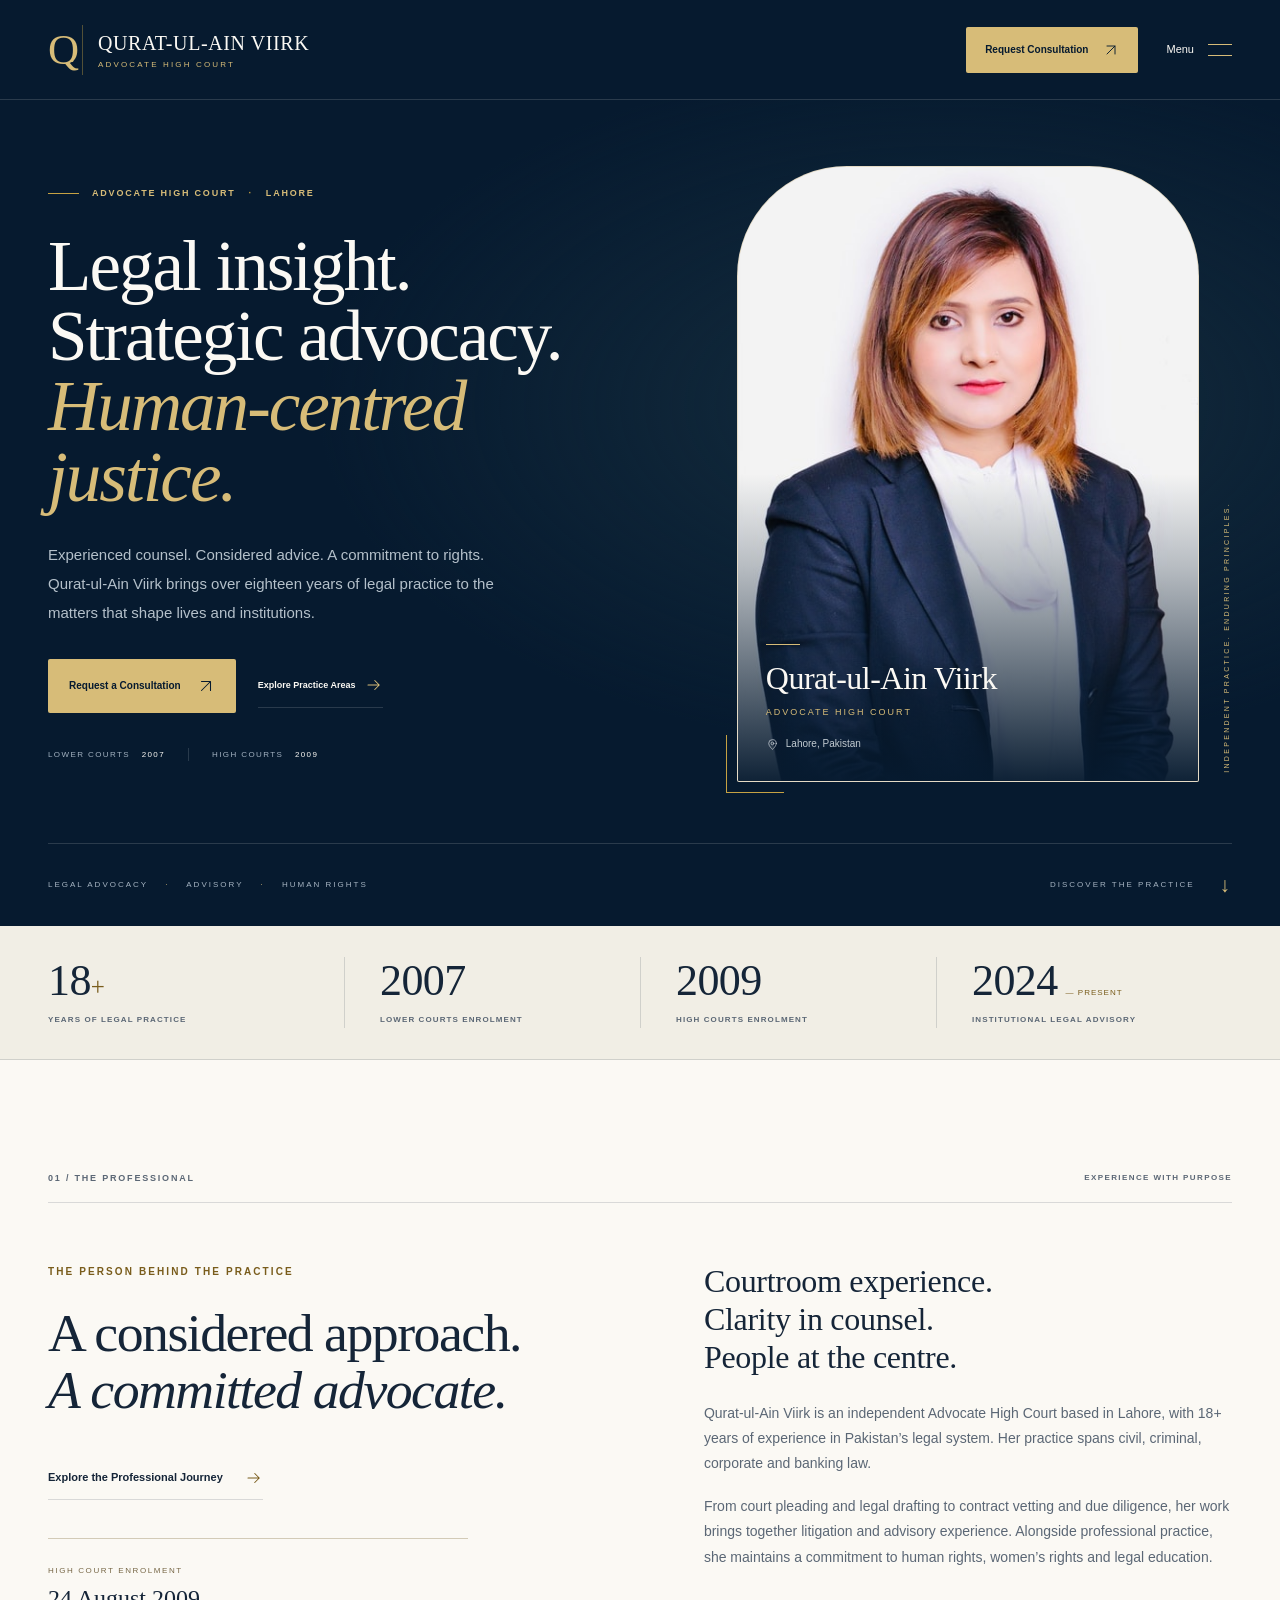
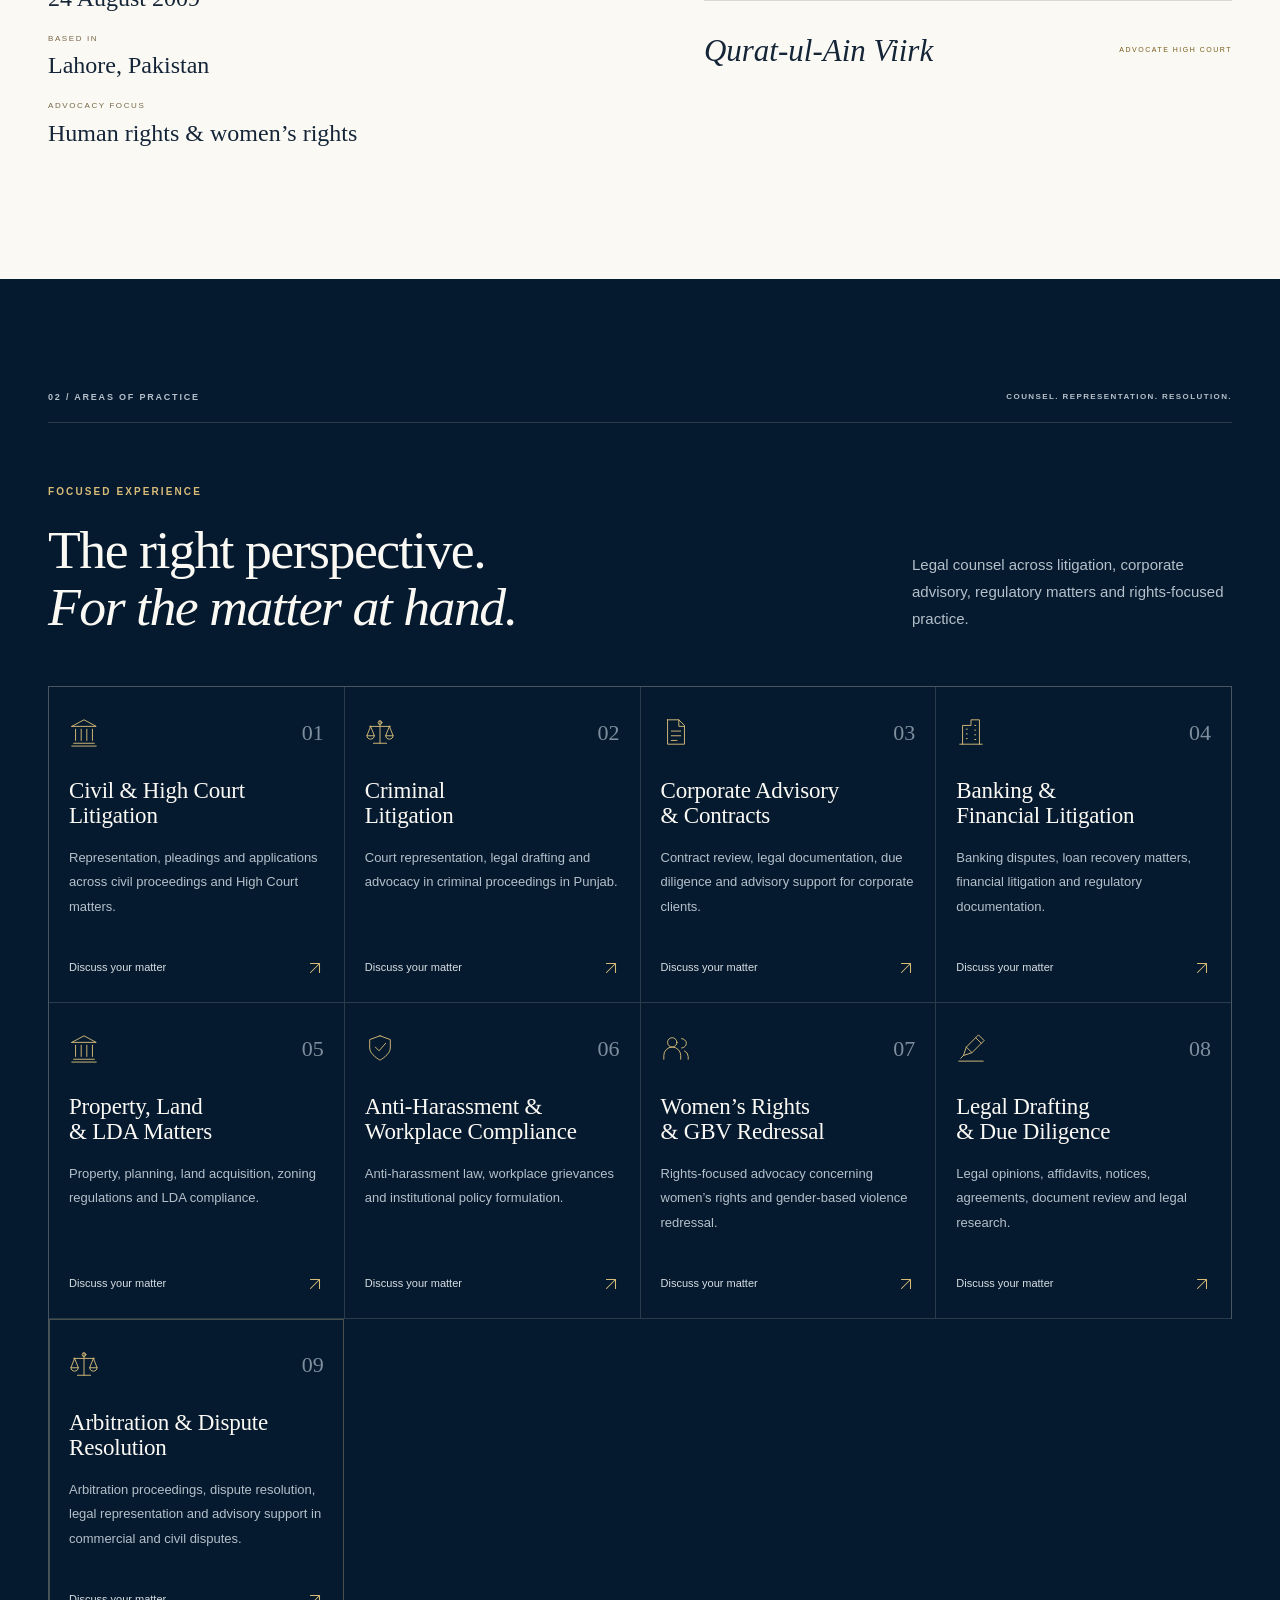
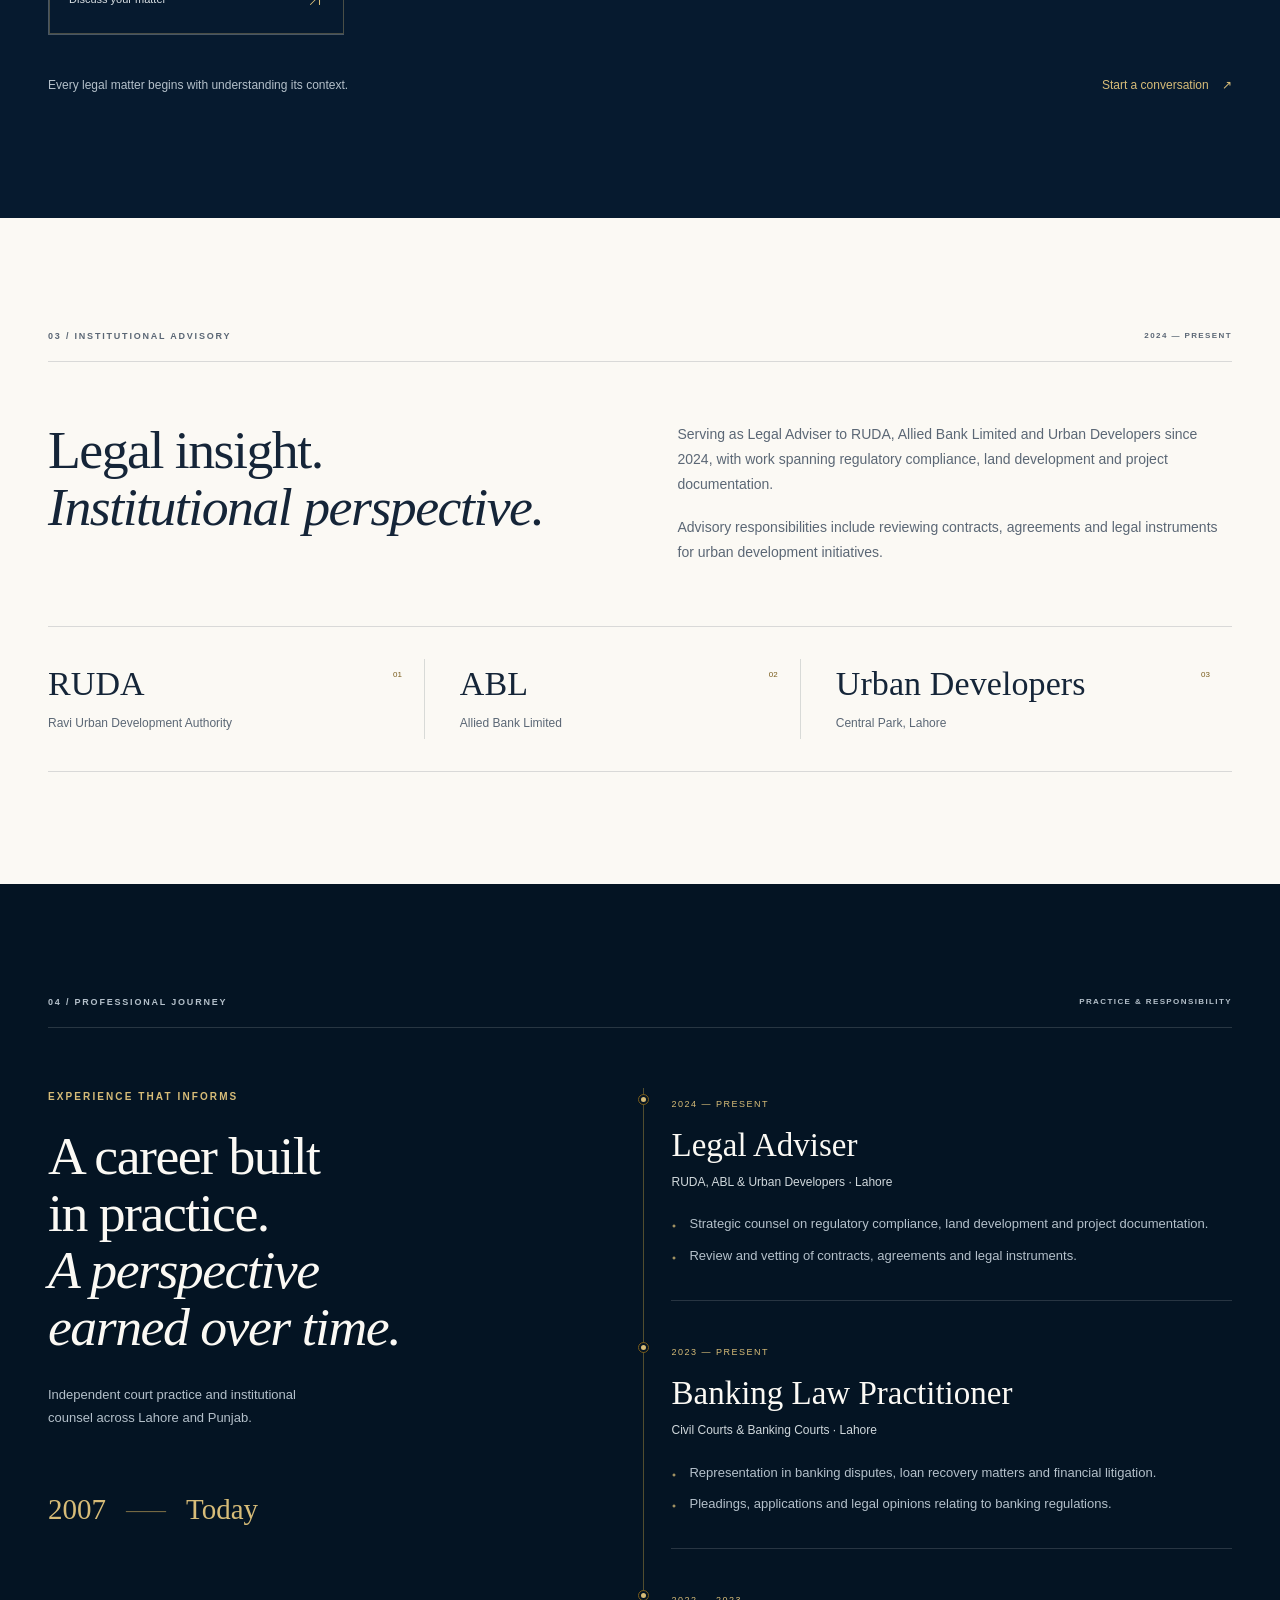
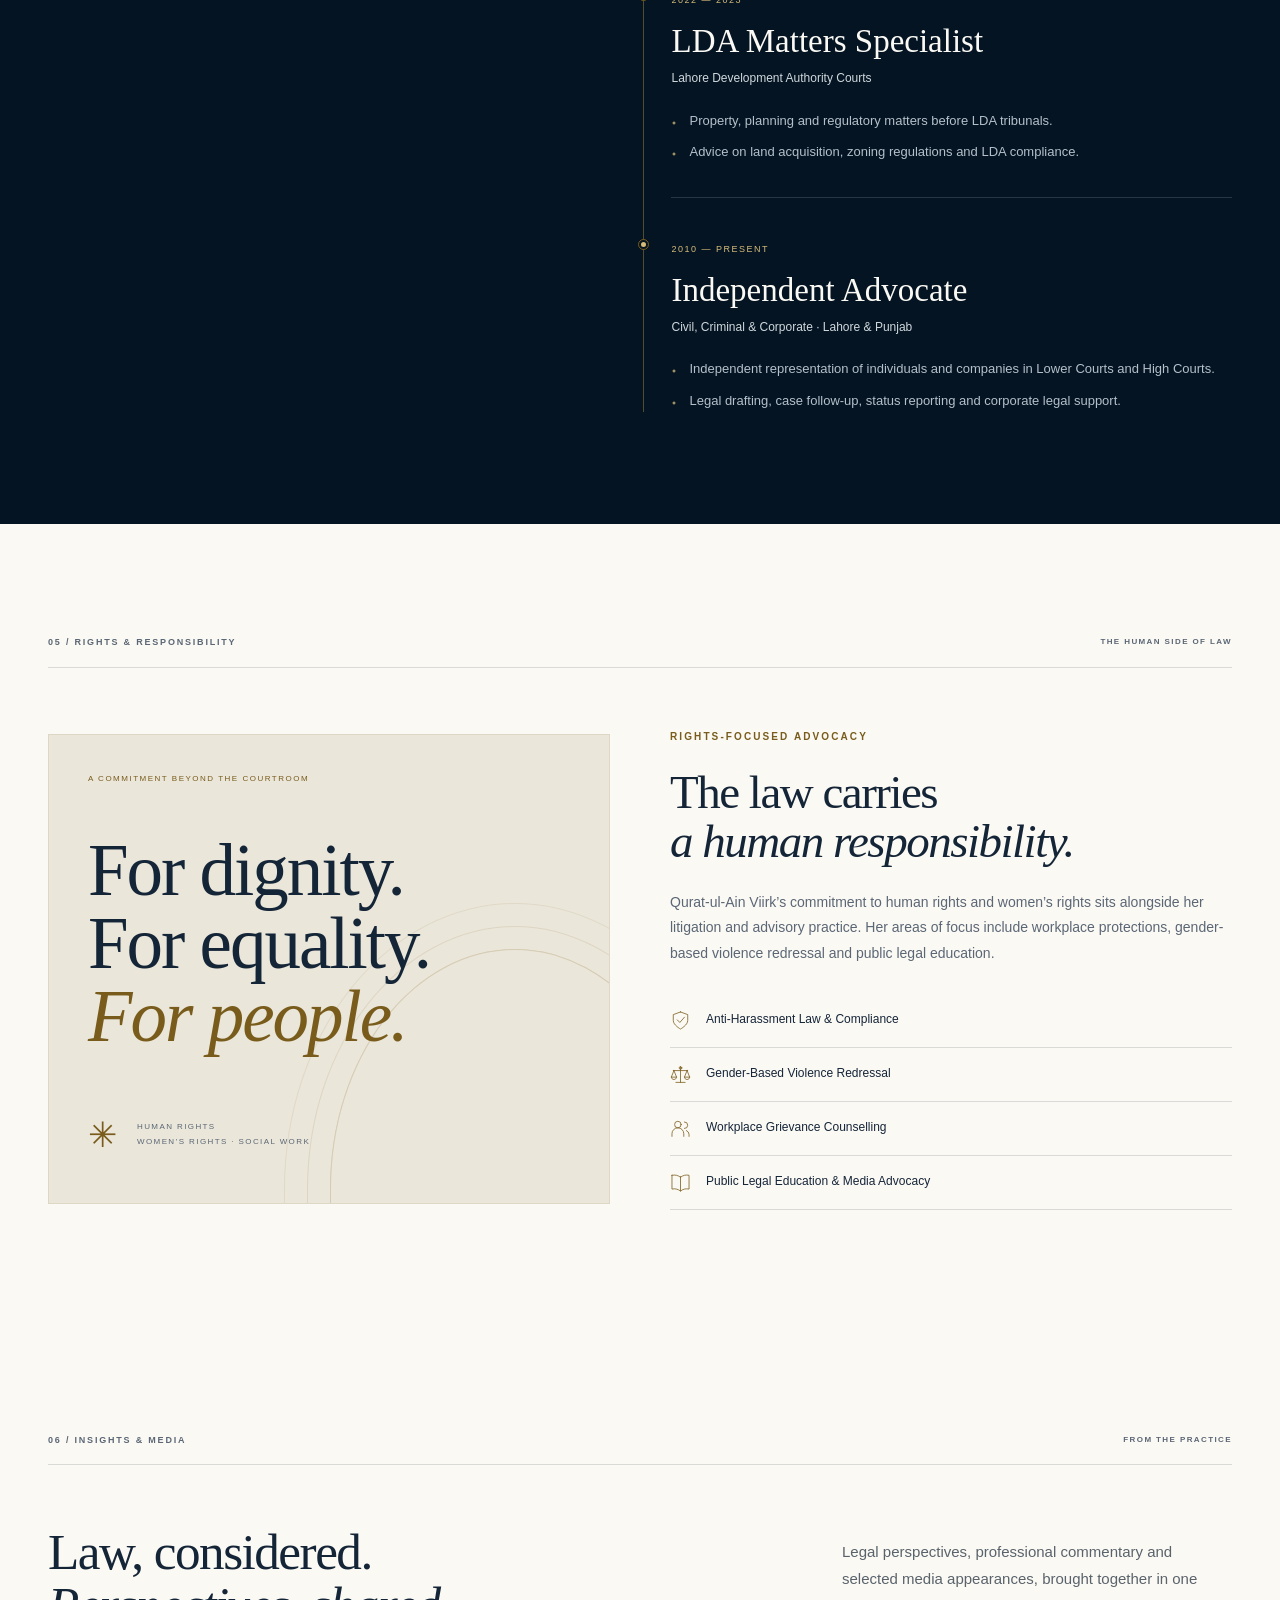
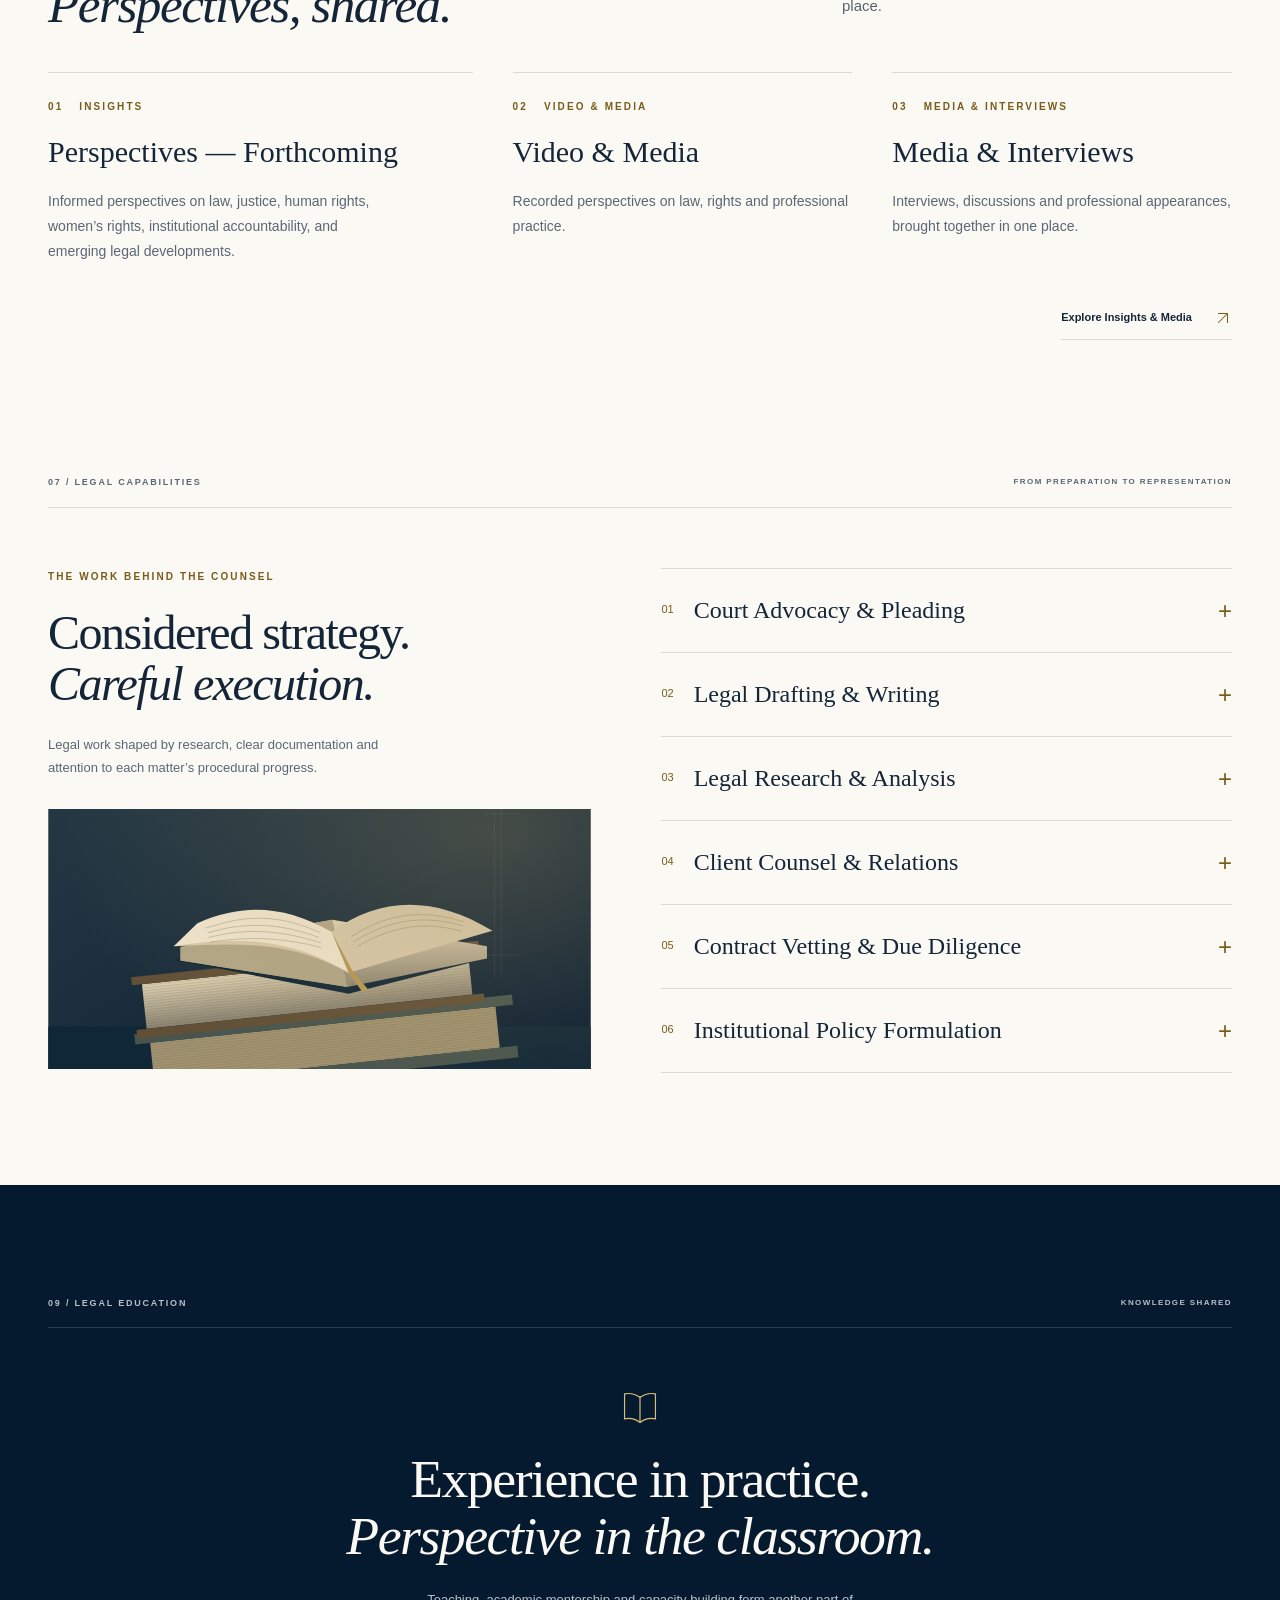
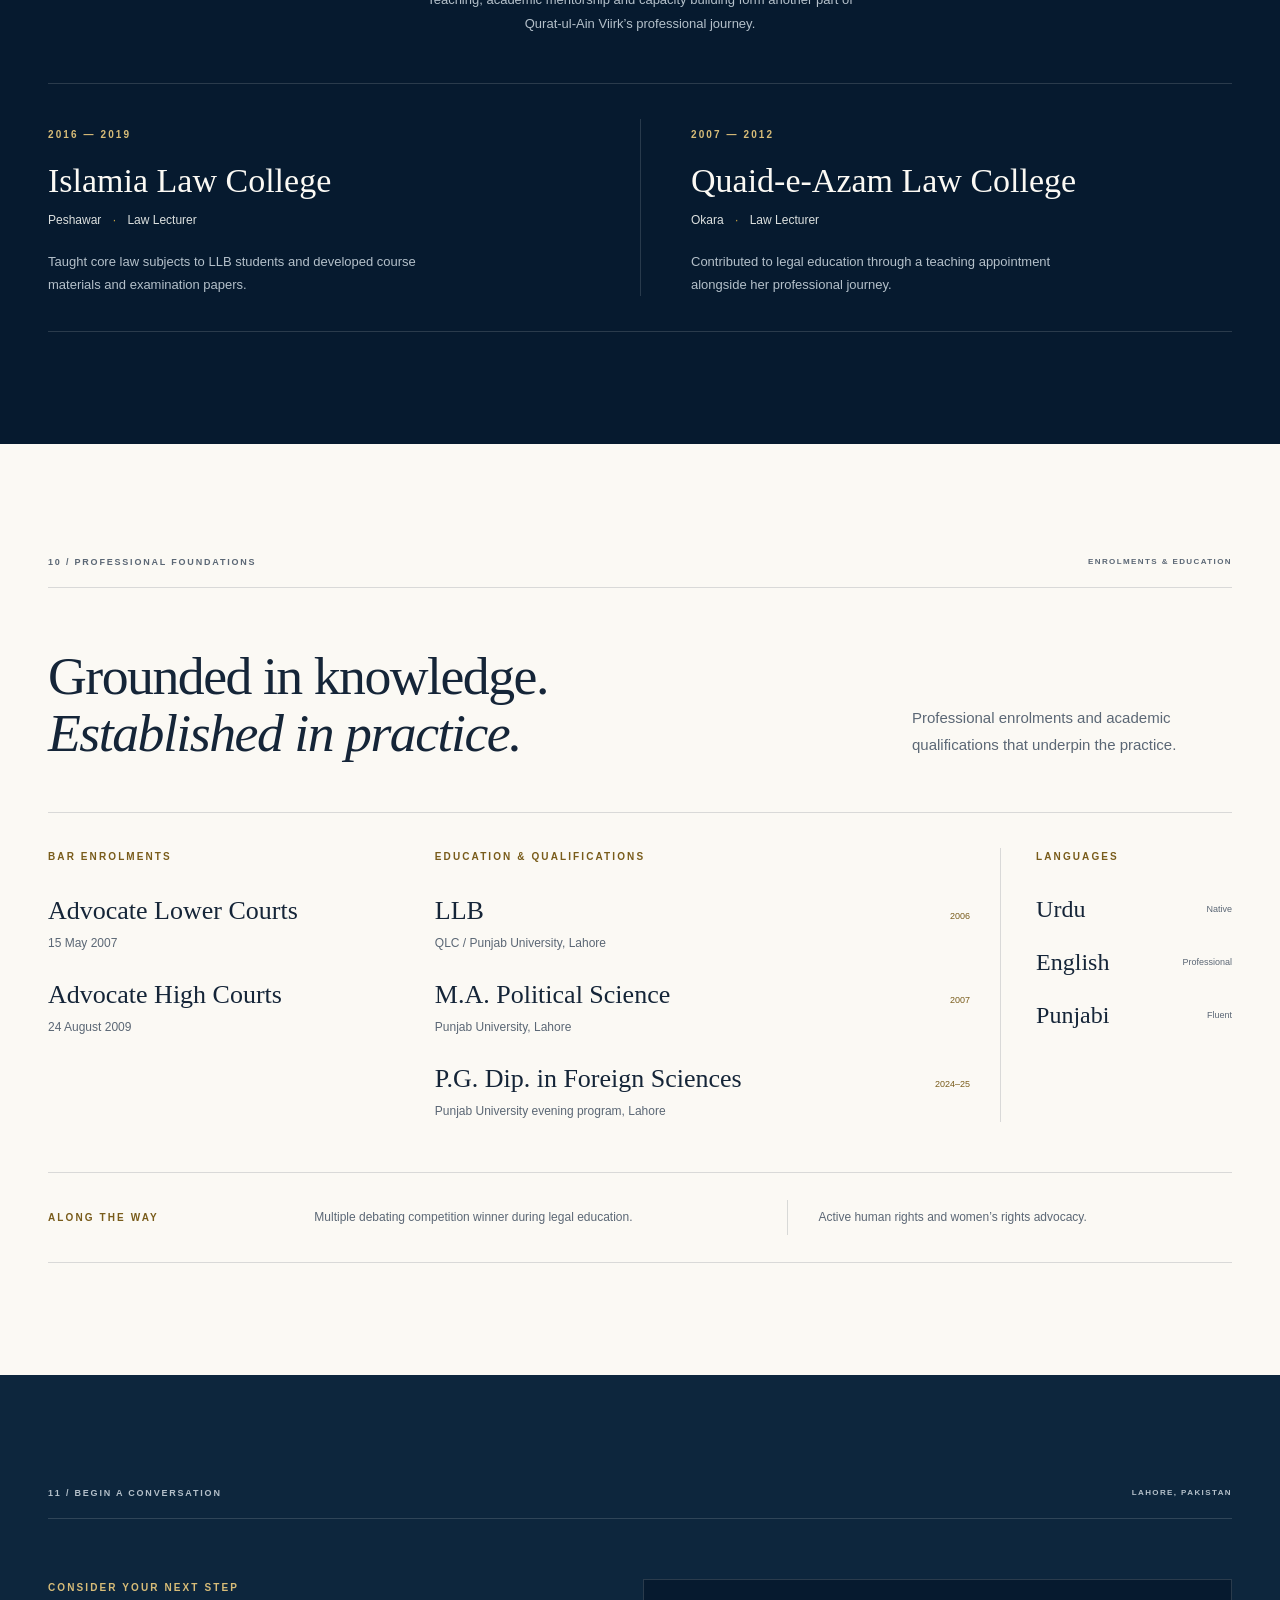
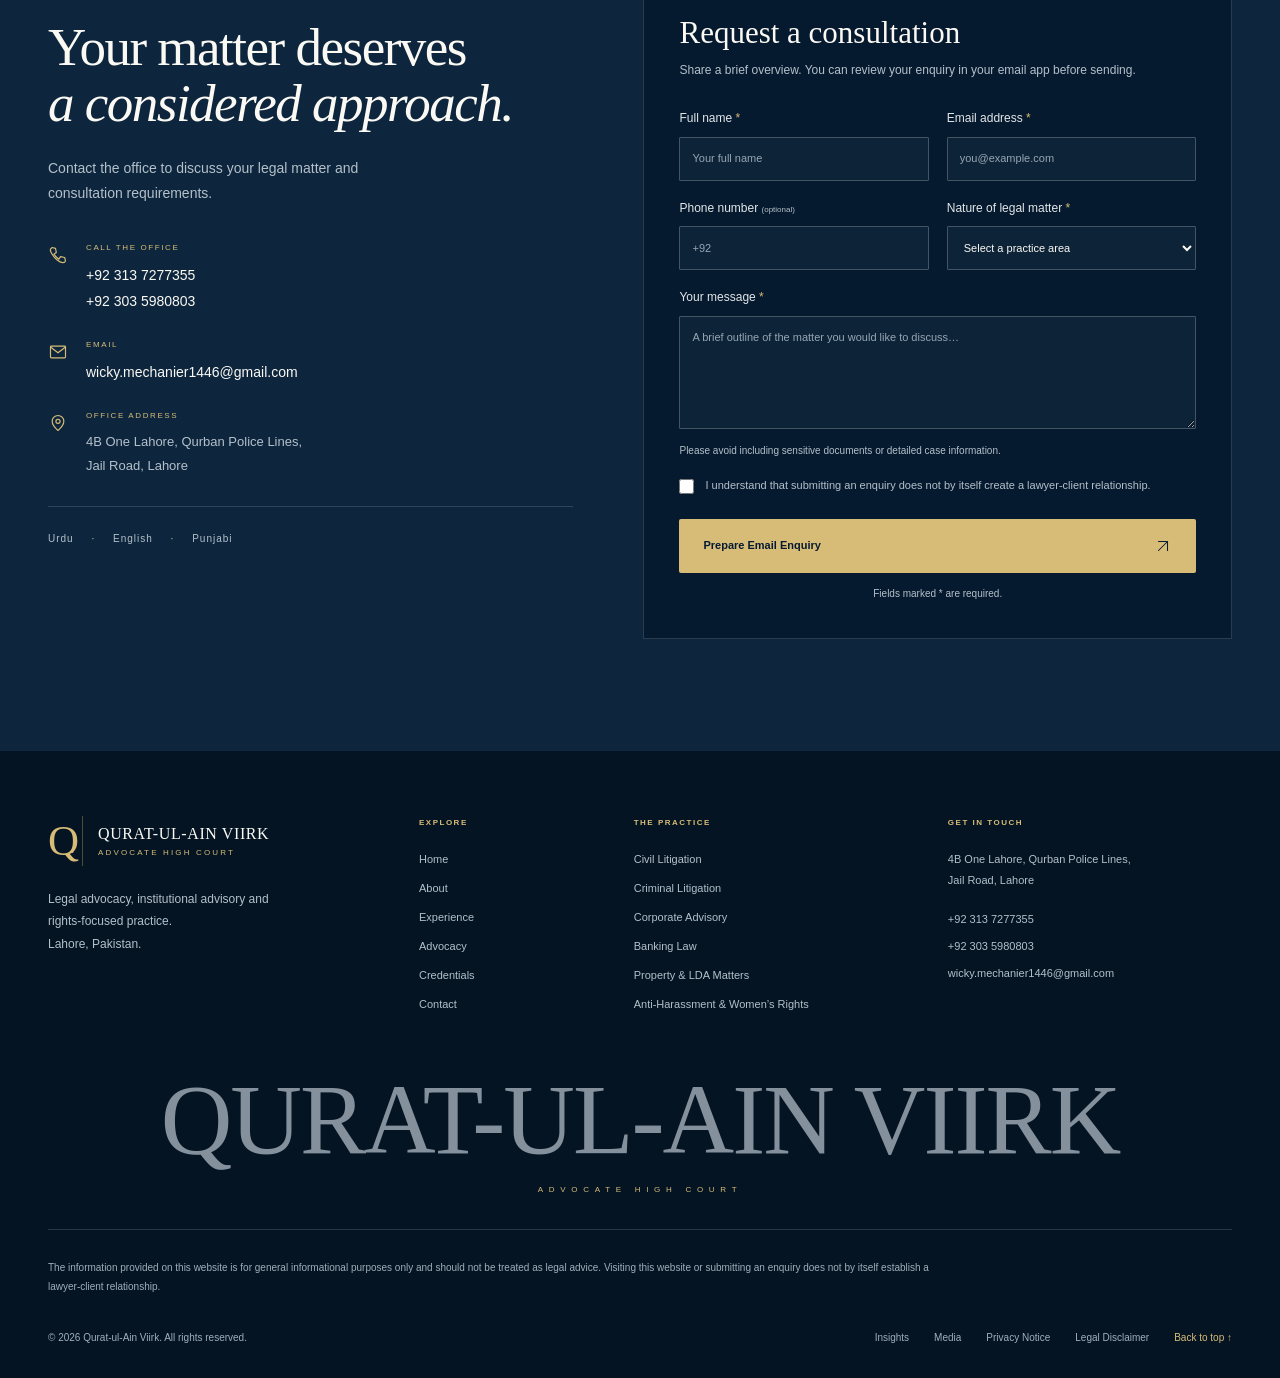
==== commit 0688e14a: "." ====
--- a/admin.html
+++ b/admin.html
@@ -130,11 +130,12 @@
       .form-group input, .form-group textarea {
         width: 100%;
         padding: 12px;
-        border: 1px solid var(--admin-border);
-        border-radius: 6px;
+        border: 1px solid var(--admin-border) !important;
+        border-radius: 6px !important;
         font-family: var(--font-body);
-        font-size: 15px;
-        color: var(--admin-text);
+        font-size: 15px !important;
+        color: var(--admin-text) !important;
+        background-color: var(--admin-surface) !important;
         box-sizing: border-box;
         transition: border-color 0.2s, box-shadow 0.2s;
       }
@@ -144,9 +145,33 @@
       }
       .form-group input:focus, .form-group textarea:focus {
         outline: none;
-        border-color: var(--admin-accent);
-        box-shadow: 0 0 0 3px rgba(198, 162, 67, 0.2);
-      }
+        border-color: var(--admin-accent) !important;
+        box-shadow: 0 0 0 3px rgba(198, 162, 67, 0.2) !important;
+      }
+      
+      .upload-wrapper {
+        display: flex;
+        gap: 10px;
+        margin-top: 8px;
+      }
+      .upload-wrapper input[type="text"] {
+        flex: 1;
+        margin-top: 0;
+      }
+      .btn-upload {
+        background-color: var(--admin-primary);
+        color: var(--ivory);
+        border: none;
+        padding: 0 16px;
+        border-radius: 6px;
+        cursor: pointer;
+        font-family: var(--font-body);
+        font-weight: 500;
+        transition: opacity 0.2s;
+      }
+      .btn-upload:hover { opacity: 0.9; }
+      .btn-upload:disabled { opacity: 0.5; cursor: not-allowed; }
+      .file-input-hidden { display: none; }
       .toast {
         position: fixed;
         bottom: 30px;
@@ -179,7 +204,9 @@
     <aside class="admin-sidebar">
       <h1>Qurat-ul-Ain<br>Admin</h1>
       <nav class="admin-nav">
-        <a href="#" class="active">Homepage Content</a>
+        <a href="#hero" class="active">Homepage Content</a>
+        <a href="#media">Media & Videos</a>
+        <a href="#footer">Contact Details</a>
         <a href="index.html" class="logout" id="logout-btn">Log out &rarr;</a>
       </nav>
     </aside>
@@ -190,7 +217,7 @@
         <button class="btn-save" id="save-btn">Save Changes</button>
       </header>
 
-      <div class="admin-card">
+      <div class="admin-card" id="hero">
         <h3>Hero Section</h3>
         <div class="form-group">
           <label for="hero-title">Main Title</label>
@@ -200,43 +227,155 @@
           <label for="hero-subtitle">Subtitle / Intro text</label>
           <textarea id="hero-subtitle">Legal strategy and advocacy grounded in rigorous analysis, institutional experience, and a commitment to principle.</textarea>
         </div>
+        <div class="form-group">
+          <label>Portrait Image (.jpg/.png/.webp)</label>
+          <div class="upload-wrapper">
+            <input type="text" id="hero-portrait" placeholder="Image URL" value="assets/images/portrait-480.jpg" />
+            <input type="file" id="file-hero-portrait" accept="image/*" class="file-input-hidden" />
+            <button class="btn-upload" onclick="document.getElementById('file-hero-portrait').click()">Upload Image</button>
+          </div>
+        </div>
       </div>
 
-      <div class="admin-card">
+      <div class="admin-card" id="media">
+        <h3>Media & Videos</h3>
+        
+        <div class="form-group">
+          <label>Featured Video (.mp4)</label>
+          <div class="upload-wrapper">
+            <input type="text" id="featured-video" placeholder="Video URL" />
+            <input type="file" id="file-featured-video" accept="video/mp4" class="file-input-hidden" />
+            <button class="btn-upload" onclick="document.getElementById('file-featured-video').click()">Upload Video</button>
+          </div>
+        </div>
+        <div class="form-group">
+          <label>Featured Video Poster (.jpg)</label>
+          <div class="upload-wrapper">
+            <input type="text" id="featured-video-poster" placeholder="Image URL" />
+            <input type="file" id="file-featured-video-poster" accept="image/*" class="file-input-hidden" />
+            <button class="btn-upload" onclick="document.getElementById('file-featured-video-poster').click()">Upload Image</button>
+          </div>
+        </div>
+
+        <hr style="border:0; border-top:1px solid var(--admin-border); margin: 30px 0;">
+
+        <div class="form-group">
+          <label>Interview 1 (.mp4)</label>
+          <div class="upload-wrapper">
+            <input type="text" id="video-1" placeholder="Video URL" />
+            <input type="file" id="file-video-1" accept="video/mp4" class="file-input-hidden" />
+            <button class="btn-upload" onclick="document.getElementById('file-video-1').click()">Upload Video</button>
+          </div>
+        </div>
+        <div class="form-group">
+          <label>Interview 1 Poster (.jpg)</label>
+          <div class="upload-wrapper">
+            <input type="text" id="video-1-poster" placeholder="Image URL" />
+            <input type="file" id="file-video-1-poster" accept="image/*" class="file-input-hidden" />
+            <button class="btn-upload" onclick="document.getElementById('file-video-1-poster').click()">Upload Image</button>
+          </div>
+        </div>
+      </div>
+
+      <div class="admin-card" id="footer">
         <h3>Contact Details (Footer)</h3>
         <div class="form-group">
           <label for="contact-email">Email Address</label>
           <input type="email" id="contact-email" value="wicky.mechanier1446@gmail.com" />
         </div>
+        <div class="form-group">
+          <label for="contact-phone">Phone Number</label>
+          <input type="text" id="contact-phone" value="+92 313 7277355" />
+        </div>
       </div>
     </main>
 
     <div class="toast" id="toast">✅ Changes saved successfully!</div>
 
+    <script src="supabase-config.js"></script>
     <script>
-      // Populate fields from localStorage if they exist
-      document.addEventListener("DOMContentLoaded", () => {
-        const siteData = JSON.parse(localStorage.getItem('qav_site_data') || '{}');
+      // Populate fields from Supabase
+      document.addEventListener("DOMContentLoaded", async () => {
+        document.getElementById('save-btn').textContent = "Loading...";
+        const siteData = await getSiteData() || JSON.parse(localStorage.getItem('qav_site_data') || '{}');
+        document.getElementById('save-btn').textContent = "Save Changes";
         
         if (siteData.heroTitle) document.getElementById('hero-title').value = siteData.heroTitle;
         if (siteData.heroSubtitle) document.getElementById('hero-subtitle').value = siteData.heroSubtitle;
+        if (siteData.heroPortrait) document.getElementById('hero-portrait').value = siteData.heroPortrait;
+        
+        if (siteData.featuredVideo) document.getElementById('featured-video').value = siteData.featuredVideo;
+        if (siteData.featuredVideoPoster) document.getElementById('featured-video-poster').value = siteData.featuredVideoPoster;
+        if (siteData.video1) document.getElementById('video-1').value = siteData.video1;
+        if (siteData.video1Poster) document.getElementById('video-1-poster').value = siteData.video1Poster;
+        
         if (siteData.contactEmail) document.getElementById('contact-email').value = siteData.contactEmail;
+        if (siteData.contactPhone) document.getElementById('contact-phone').value = siteData.contactPhone;
       });
 
+      // Handle file uploads automatically
+      document.querySelectorAll('.file-input-hidden').forEach(input => {
+        input.addEventListener('change', async (e) => {
+          const file = e.target.files[0];
+          if (!file) return;
+          
+          const btn = e.target.nextElementSibling;
+          const textInput = e.target.previousElementSibling;
+          
+          const originalText = btn.textContent;
+          btn.textContent = "Uploading...";
+          btn.disabled = true;
+          
+          const url = await uploadFileToSupabase(file);
+          
+          if (url) {
+            textInput.value = url;
+            btn.textContent = "Uploaded!";
+            setTimeout(() => { btn.textContent = originalText; btn.disabled = false; }, 2000);
+          } else {
+            btn.textContent = "Failed";
+            setTimeout(() => { btn.textContent = originalText; btn.disabled = false; }, 3000);
+          }
+          
+          // Clear the file input so they can select the same file again if needed
+          e.target.value = '';
+        });
+      });
+
       // Save changes
-      document.getElementById('save-btn').addEventListener('click', () => {
+      document.getElementById('save-btn').addEventListener('click', async () => {
+        const btn = document.getElementById('save-btn');
+        btn.textContent = "Saving...";
+        btn.disabled = true;
+
         const siteData = {
           heroTitle: document.getElementById('hero-title').value,
           heroSubtitle: document.getElementById('hero-subtitle').value,
+          heroPortrait: document.getElementById('hero-portrait').value,
+          
+          featuredVideo: document.getElementById('featured-video').value,
+          featuredVideoPoster: document.getElementById('featured-video-poster').value,
+          video1: document.getElementById('video-1').value,
+          video1Poster: document.getElementById('video-1-poster').value,
+
           contactEmail: document.getElementById('contact-email').value,
+          contactPhone: document.getElementById('contact-phone').value,
         };
         
+        // Save to localStorage as backup
         localStorage.setItem('qav_site_data', JSON.stringify(siteData));
         
-        // Show toast
-        const toast = document.getElementById('toast');
-        toast.classList.add('show');
-        setTimeout(() => toast.classList.remove('show'), 3000);
+        // Save to Supabase
+        const success = await saveSiteData(siteData);
+        
+        btn.textContent = "Save Changes";
+        btn.disabled = false;
+
+        if (success) {
+          const toast = document.getElementById('toast');
+          toast.classList.add('show');
+          setTimeout(() => toast.classList.remove('show'), 3000);
+        }
       });
 
       // Logout
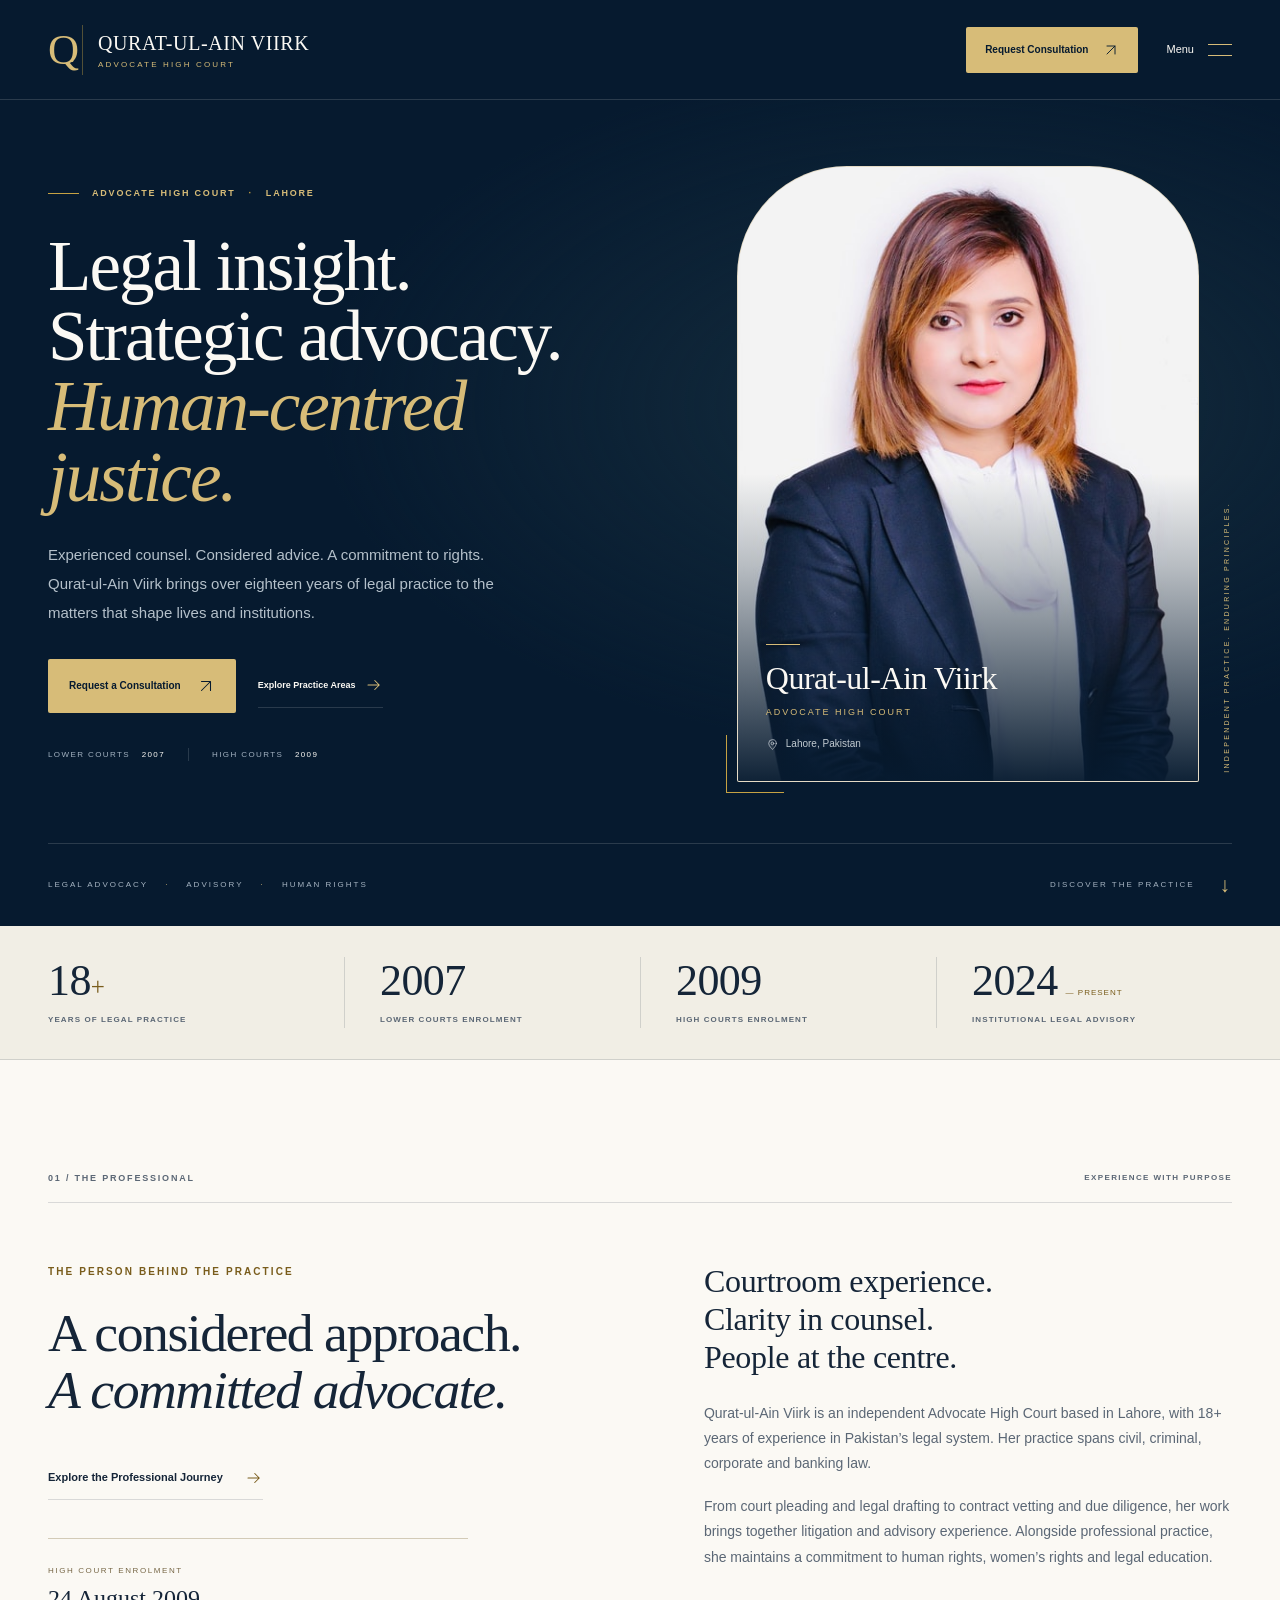
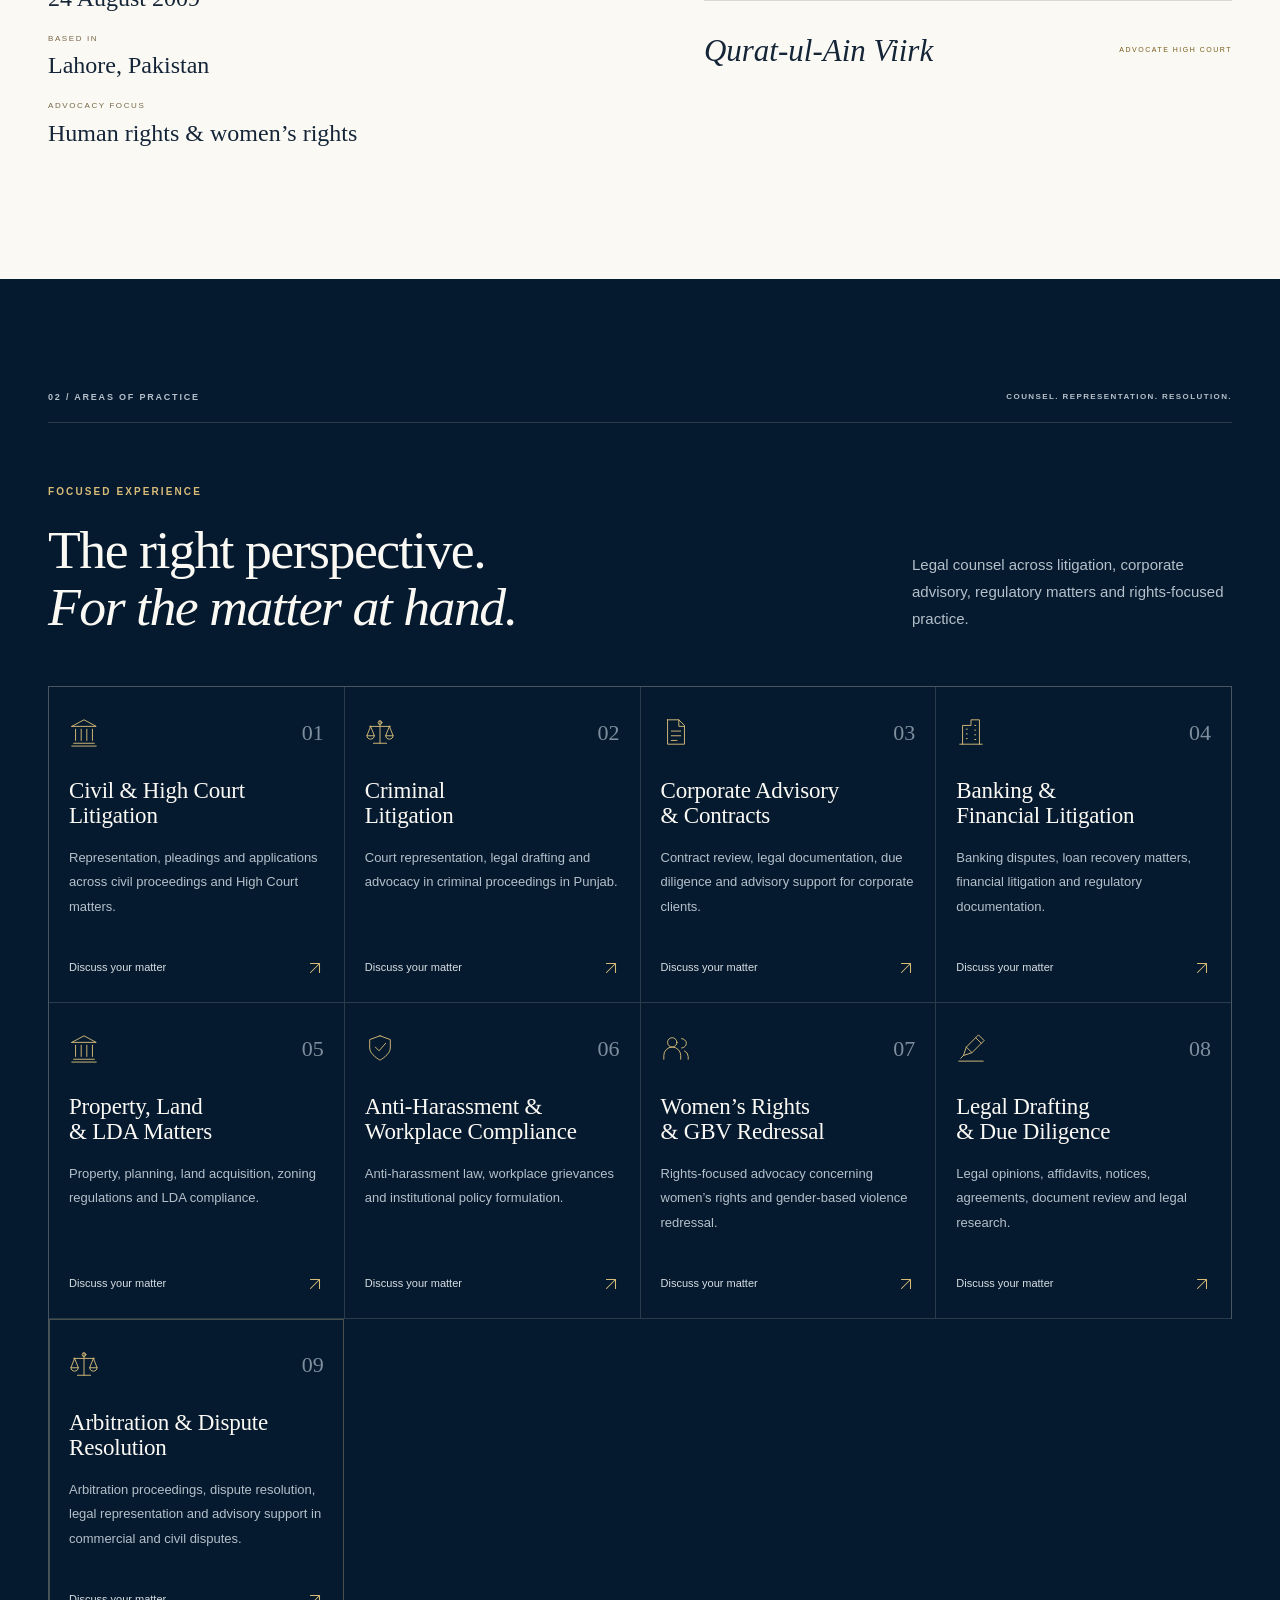
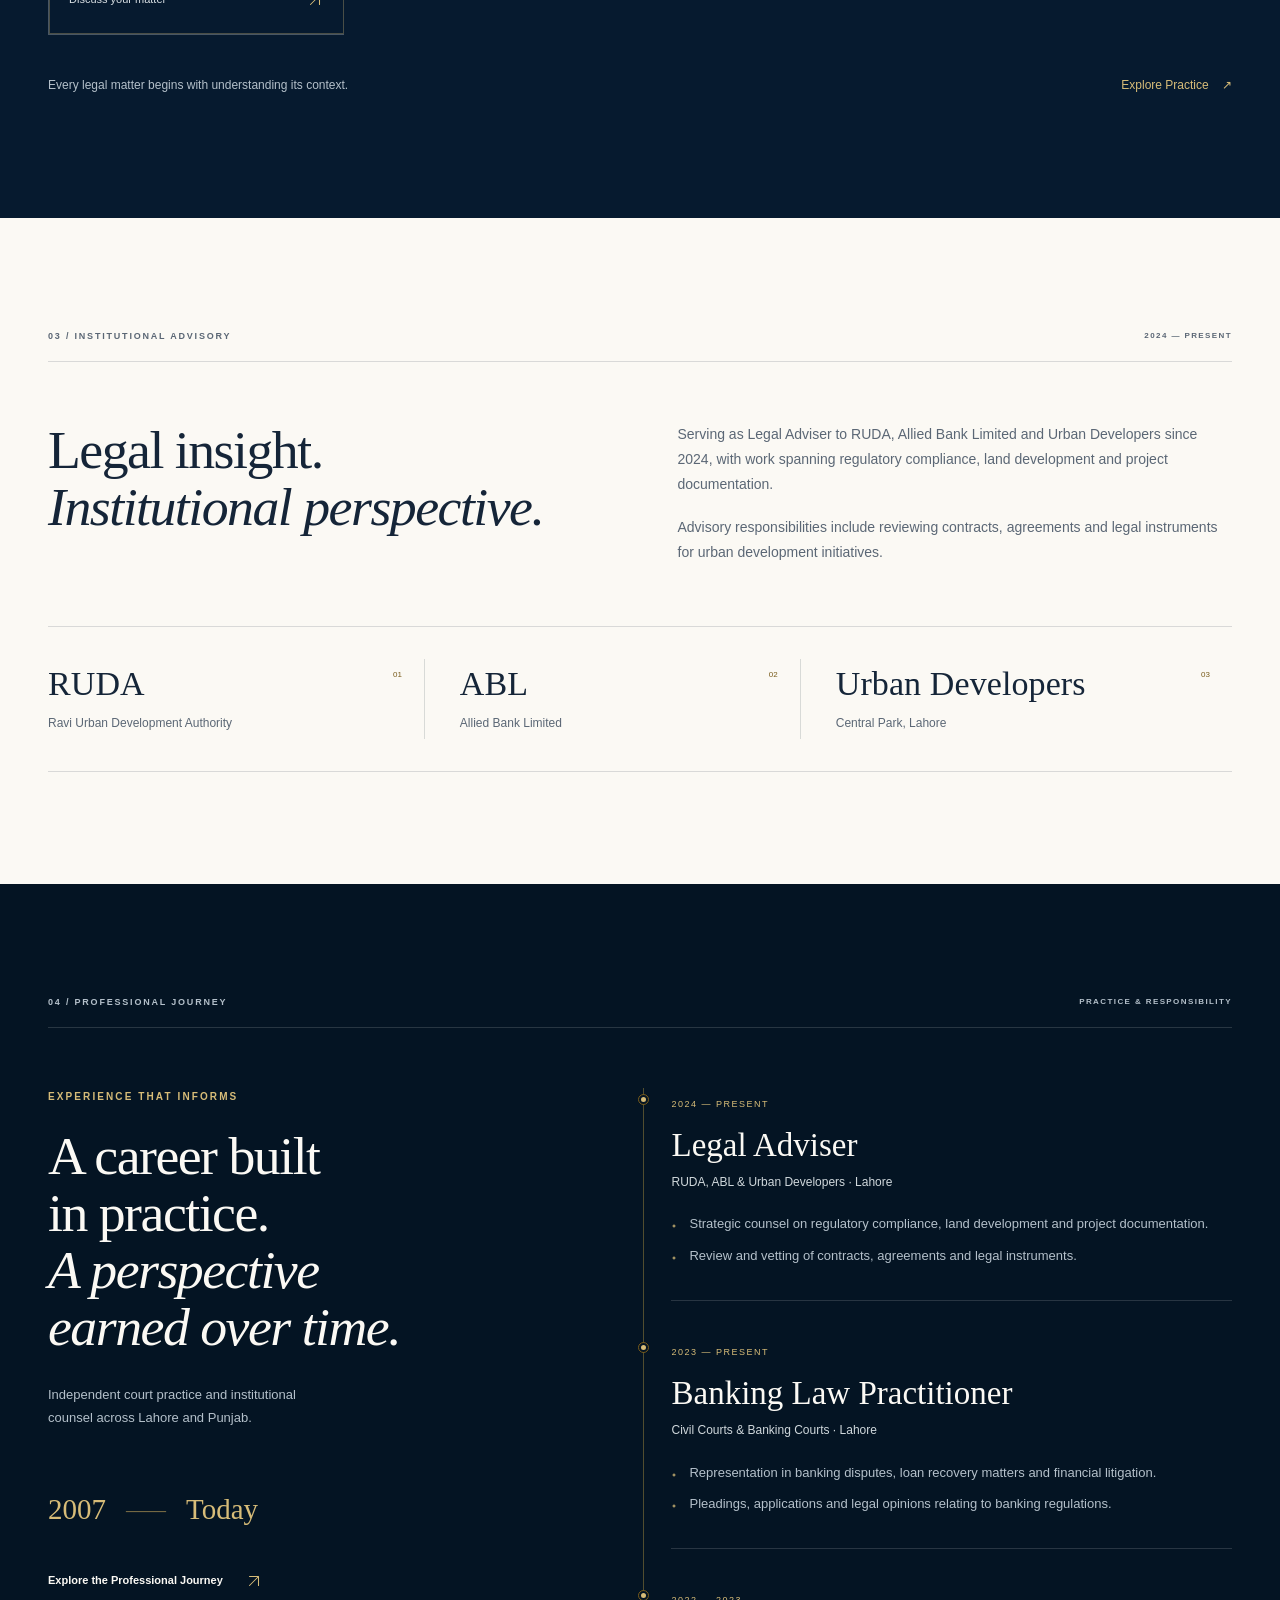
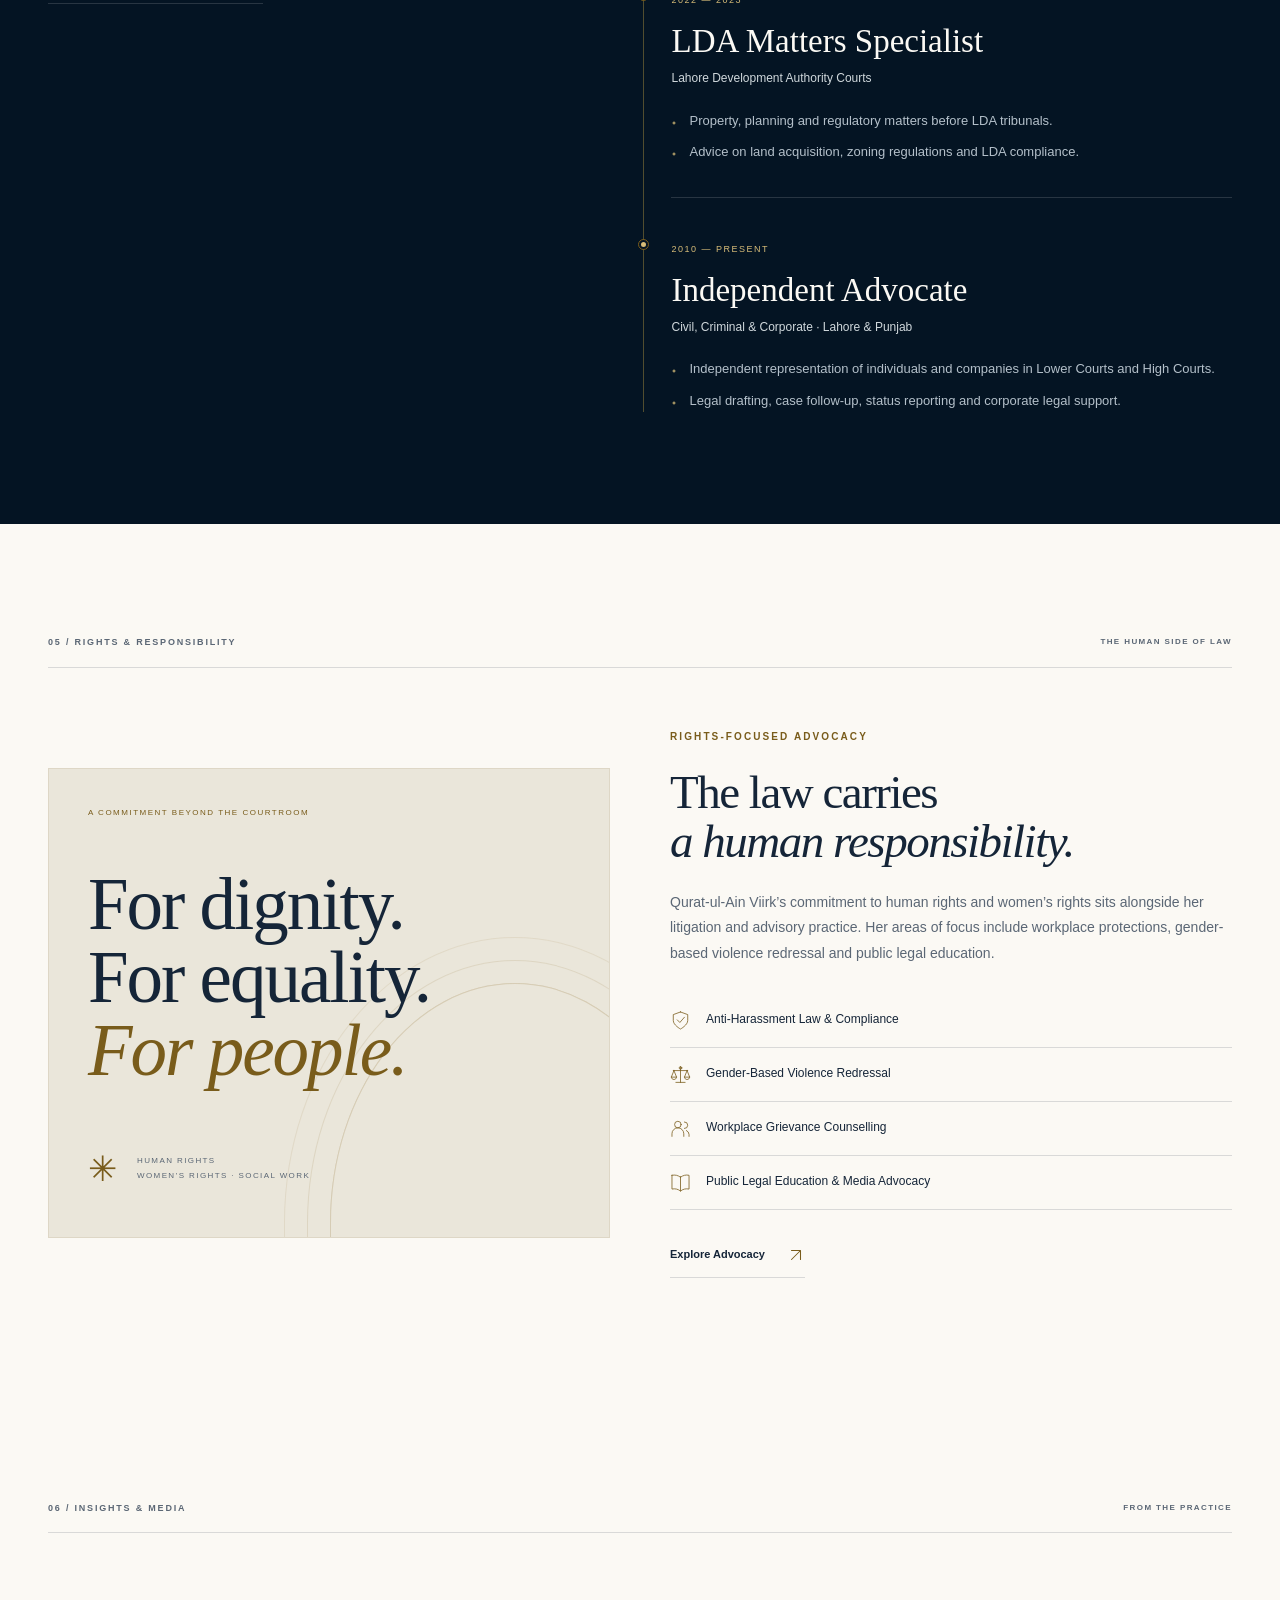
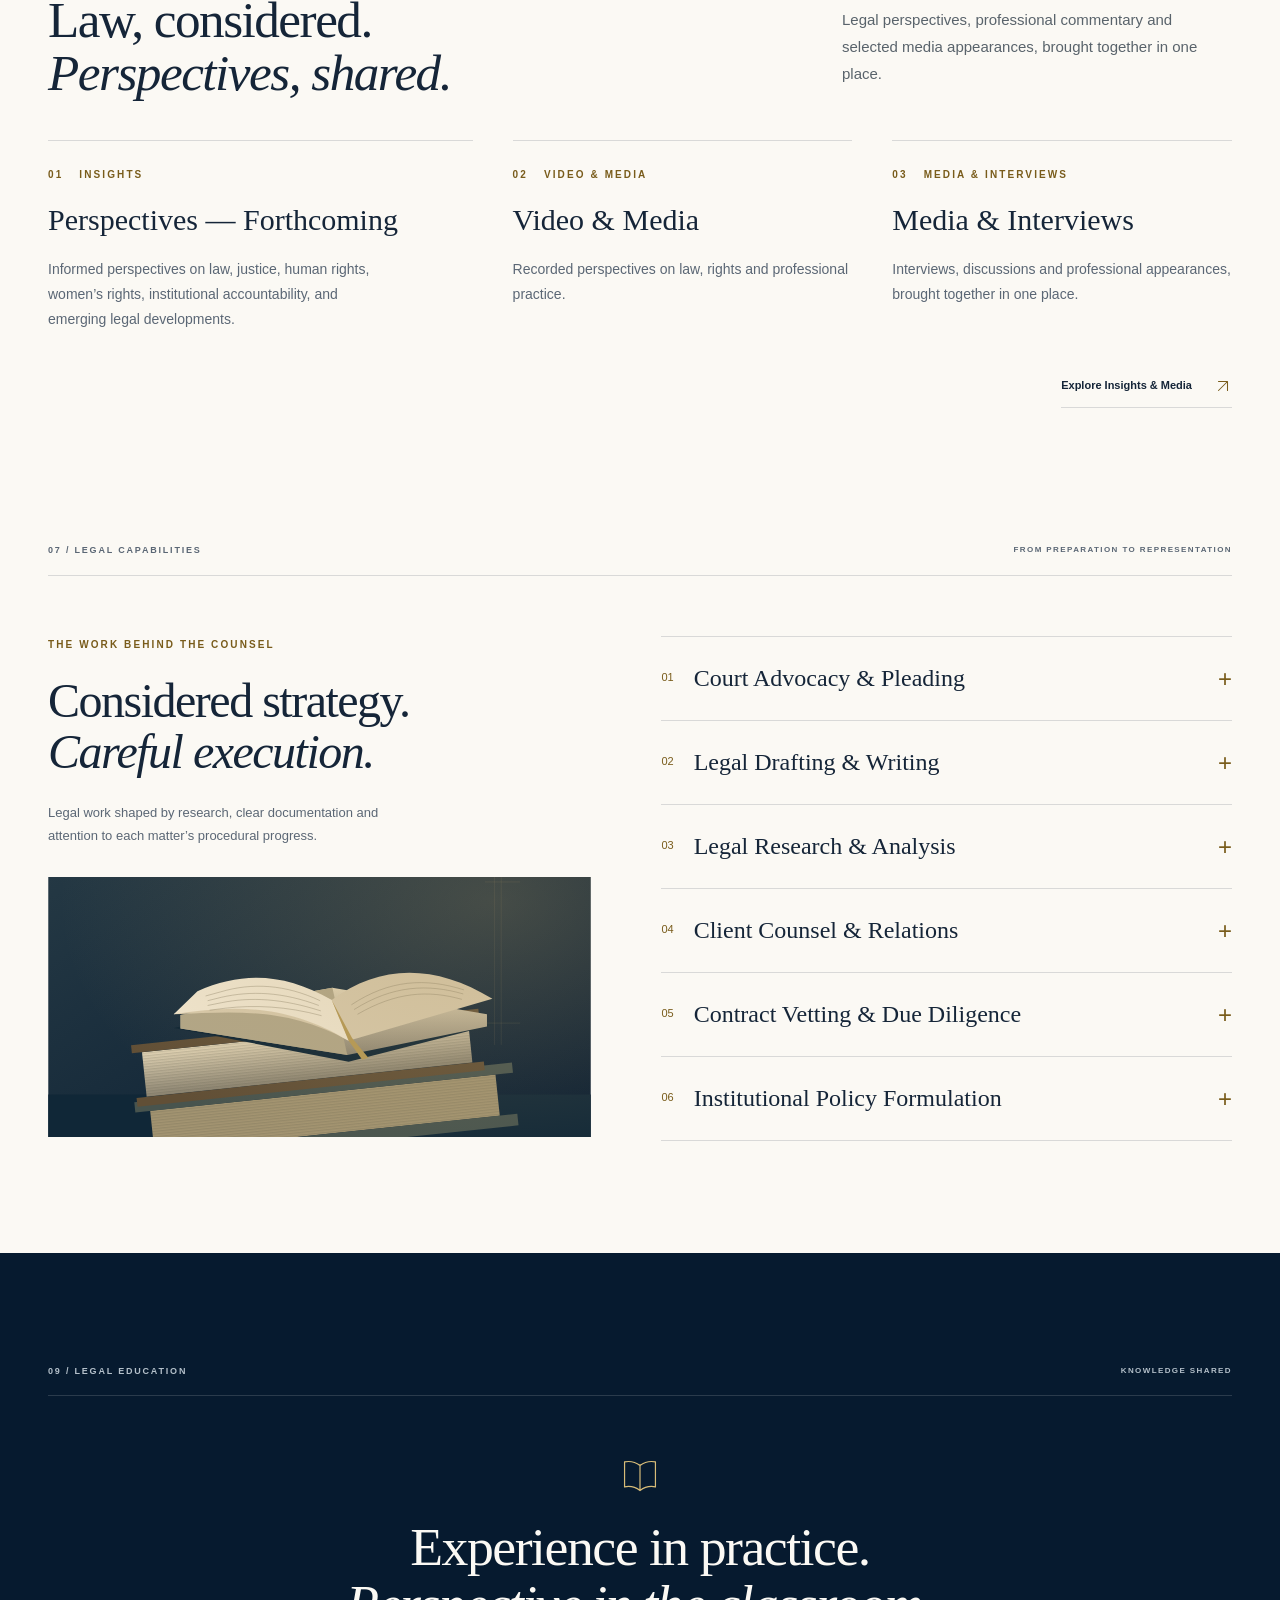
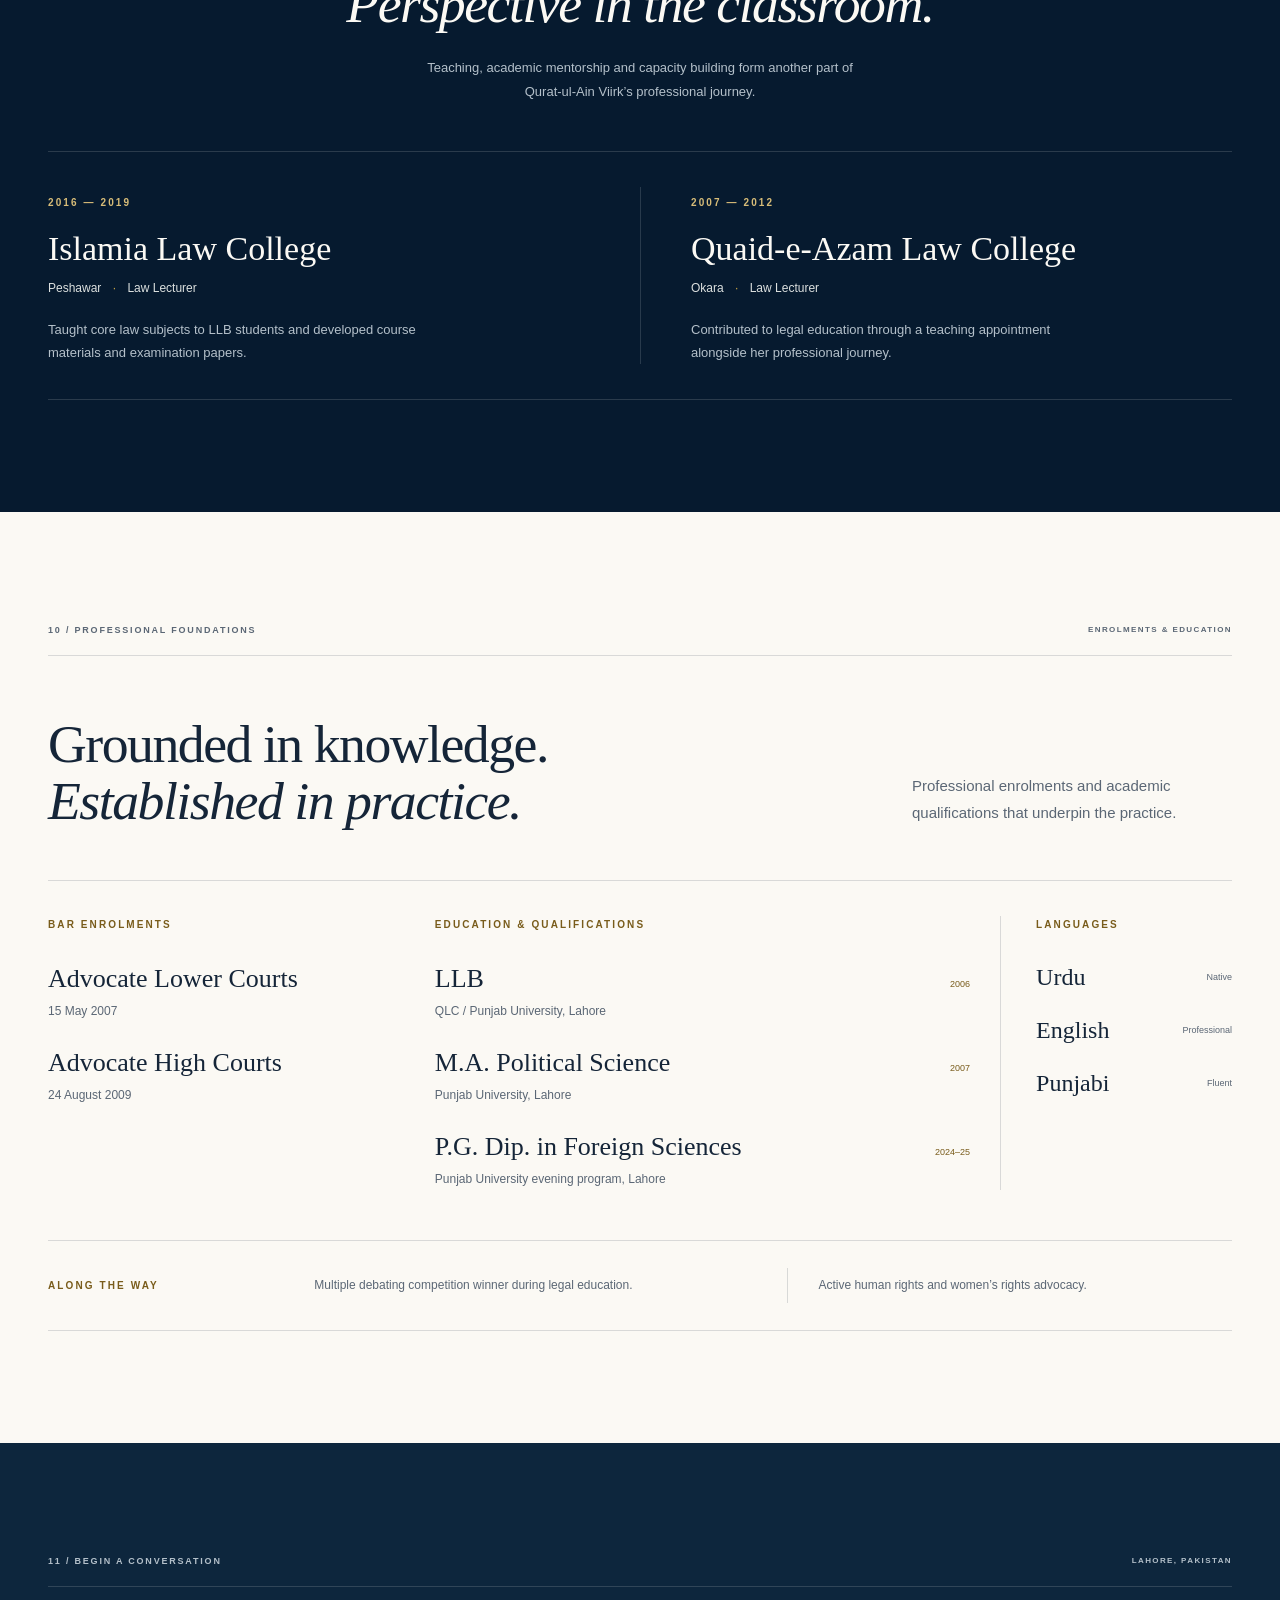
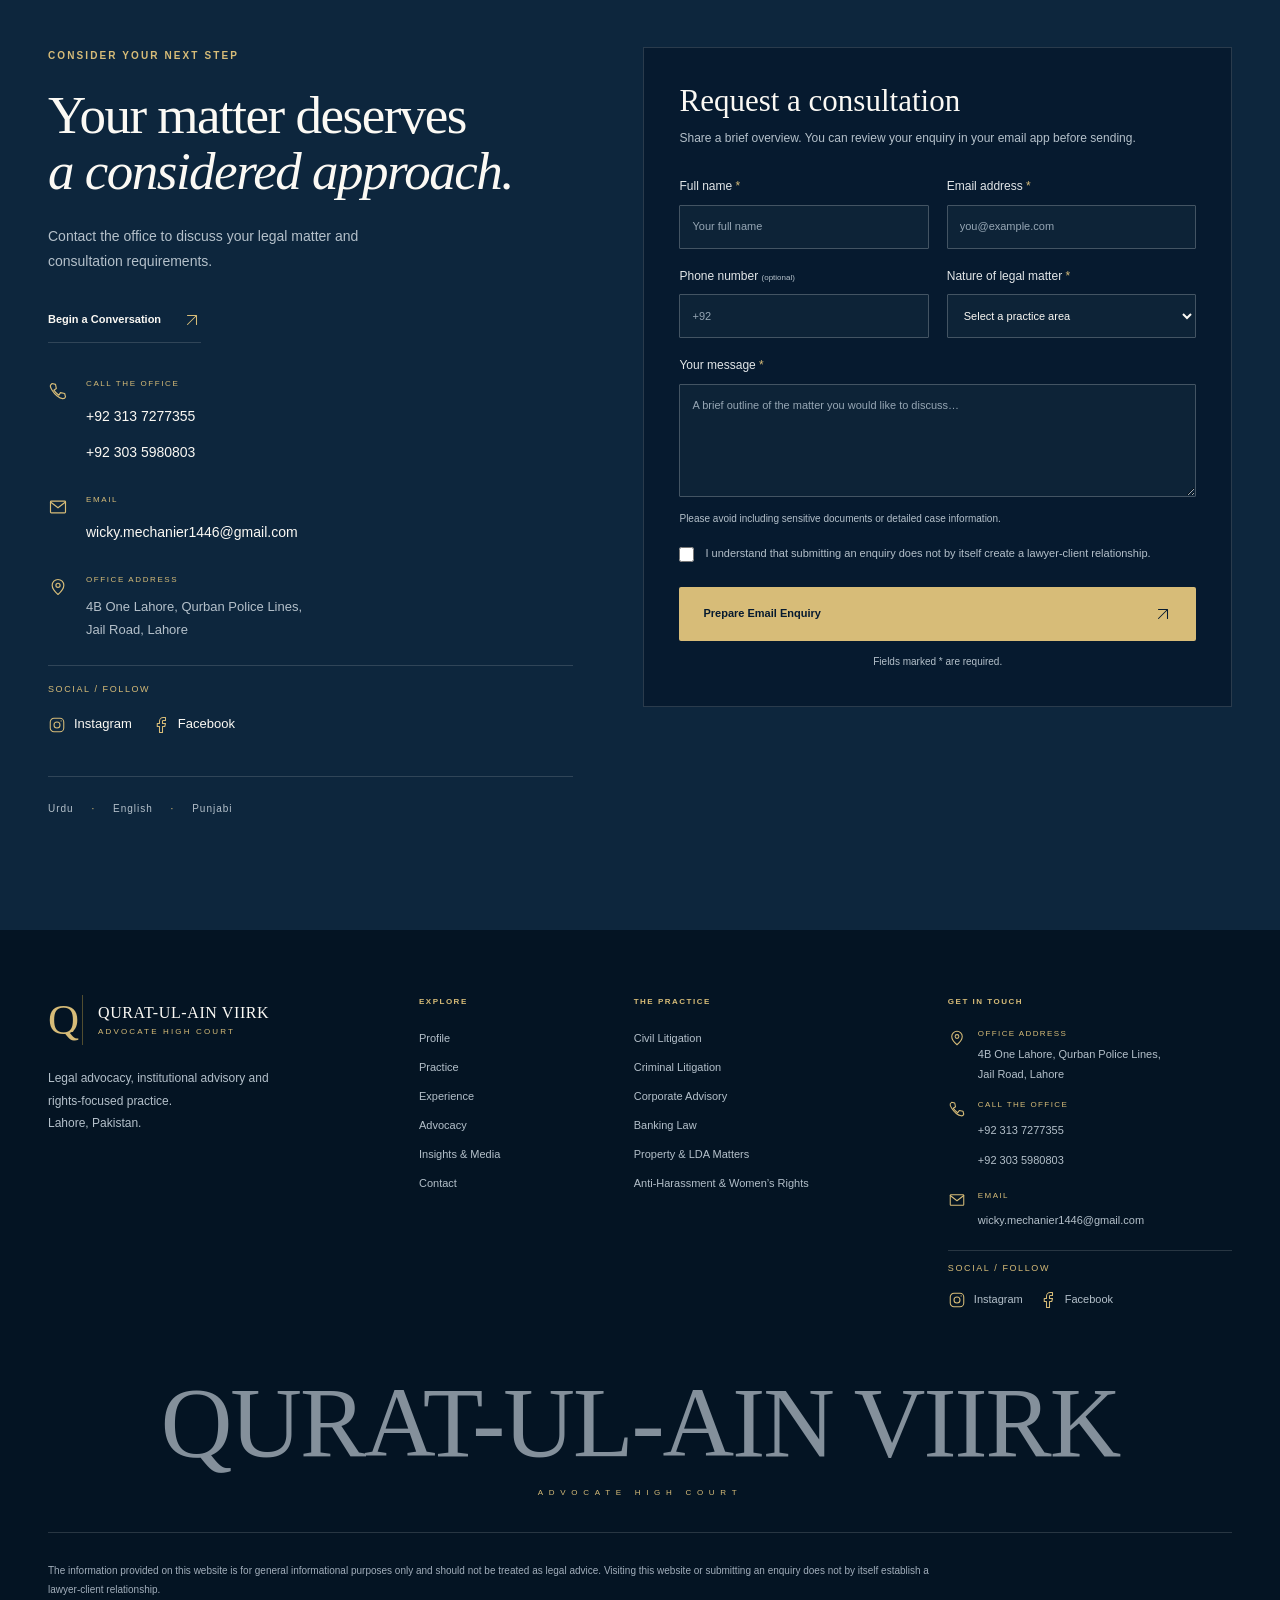
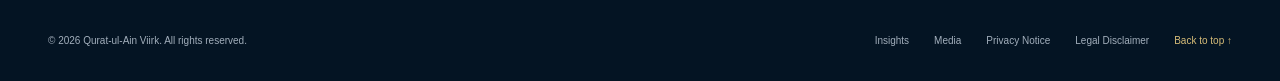
==== commit c889c777: "monogram edit" ====
--- a/admin.html
+++ b/admin.html
@@ -4,6 +4,9 @@
     <meta charset="utf-8" />
     <meta name="viewport" content="width=device-width, initial-scale=1" />
     <title>Admin Dashboard | Qurat-ul-Ain Viirk</title>
+    <link rel="icon" type="image/x-icon" sizes="16x16 32x32 48x48" href="/favicon.ico" />
+    <link rel="icon" type="image/png" sizes="512x512" href="/favicon.png" />
+    <link rel="apple-touch-icon" sizes="180x180" href="/apple-touch-icon.png" />
     <link rel="stylesheet" href="style.css" />
     <style>
       :root {
@@ -385,3 +388,4 @@
     </script>
   </body>
 </html>
+   
--- a/style.css
+++ b/style.css
@@ -3277,6 +3277,48 @@
     padding-top: 40px;
   }
 }
+/* Contact information and social links: shared across light and dark sections. */
+.contact-details > div > div { min-width: 0; }
+.contact-details a[href^="tel:"],
+.contact-details a[href^="mailto:"] { display: flex; align-items: center; min-height: 36px; transition: color .18s ease; }
+.contact-details .icon, .contact-item .icon, .contact-social .icon { stroke-linecap: round; stroke-linejoin: round; }
+.footer-contact-stack { display: grid; gap: 14px; min-width: 0; }
+.footer-contact .contact-item { display: grid; grid-template-columns: 18px minmax(0, 1fr); gap: 12px; color: var(--light-muted); font-size: 11px; line-height: 1.8; }
+.footer-contact .contact-item > .icon { width: 18px; height: 18px; margin-top: 1px; color: var(--gold-light); }
+.footer-contact .contact-item > div { min-width: 0; }
+.footer-contact .contact-label { font-size: 8px; line-height: 1.6; letter-spacing: 1.4px; margin-bottom: 4px; }
+.footer-contact .contact-item a { display: flex; align-items: center; min-height: 30px; width: fit-content; max-width: 100%; transition: color .18s ease; }
+.contact-social { --contact-accent: var(--gold-dark); --contact-rule: var(--line); margin-top: 24px; padding-top: 16px; border-top: 1px solid var(--contact-rule); }
+.dark .contact-social { --contact-accent: var(--gold-light); --contact-rule: var(--dark-line); }
+.contact-social > .contact-label { color: var(--contact-accent); font-size: 9px; line-height: 1.7; letter-spacing: 1.6px; margin-bottom: 5px; }
+.contact-office .contact-social > .contact-label { font-size: 10px; }
+.contact-office .contact-social { border-top: 0; padding-top: 0; }
+.contact-social-links { display: flex; flex-wrap: wrap; gap: 0 20px; }
+.contact-social-links a { display: inline-flex; align-items: center; gap: 8px; min-height: 44px; max-width: 100%; font-size: 13px; line-height: 1.6; transition: color .18s ease; text-underline-offset: 4px; }
+.contact-social-links .icon { width: 18px; height: 18px; color: var(--contact-accent); }
+.contact-social-links a:hover { color: var(--contact-accent); text-decoration: underline; text-decoration-thickness: 1px; }
+.footer-contact .contact-social { margin-top: 14px; padding-top: 10px; }
+.footer-contact .contact-social-links { gap: 0 16px; }
+.footer-contact .contact-social-links a { min-height: 36px; font-size: 11px; color: var(--light-muted); }
+.footer-contact .contact-social-links a:hover { color: var(--gold-light); }
+.contact-details a:focus-visible, .footer-contact a:focus-visible, .contact-social a:focus-visible { outline: 2px solid var(--gold-dark); outline-offset: 3px; }
+.dark .contact-details a:focus-visible, .dark .footer-contact a:focus-visible, .dark .contact-social a:focus-visible { outline-color: var(--gold-light); }
+@media (max-width: 1100px) {
+  .footer-contact > .footer-contact-stack { grid-column: 1 / -1; grid-template-columns: 1.1fr .8fr 1.1fr; gap: 24px 30px; }
+  .footer-contact > .contact-social { grid-column: 1 / -1; }
+  .footer-contact .contact-item a, .footer-contact .contact-social-links a,
+  .contact-details > div a[href^="tel:"], .contact-details > div a[href^="mailto:"] { min-height: 44px; }
+}
+@media (max-width: 700px) {
+  .footer-contact > .footer-contact-stack { grid-template-columns: minmax(0, 1fr); gap: 18px; }
+  .footer-contact .contact-item { font-size: 12px; }
+  .footer-contact .contact-social-links a { font-size: 12px; }
+}
+@media (prefers-reduced-motion: reduce) {
+  .contact-details a[href], .footer-contact .contact-item a, .contact-social-links a { transition: none; }
+}
+
+
 @media print {
   .site-header,
   .mobile-menu,
